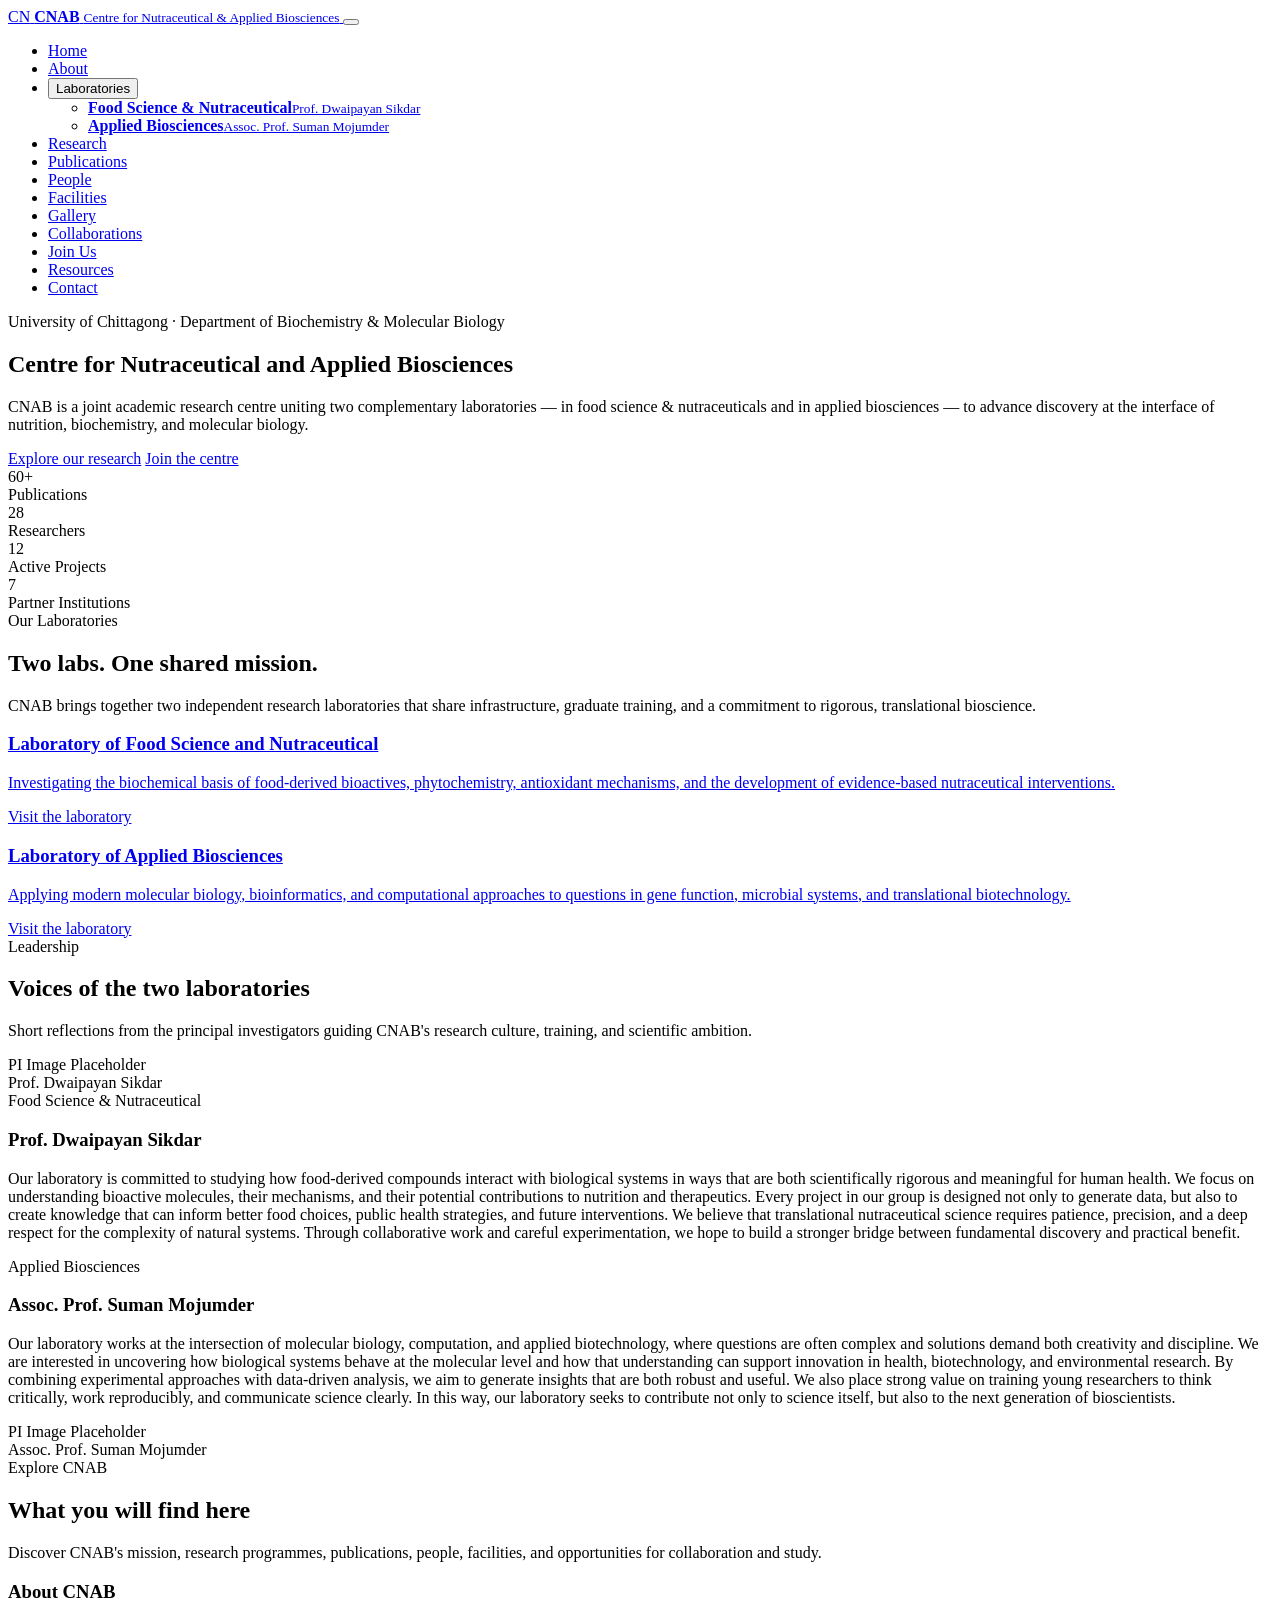
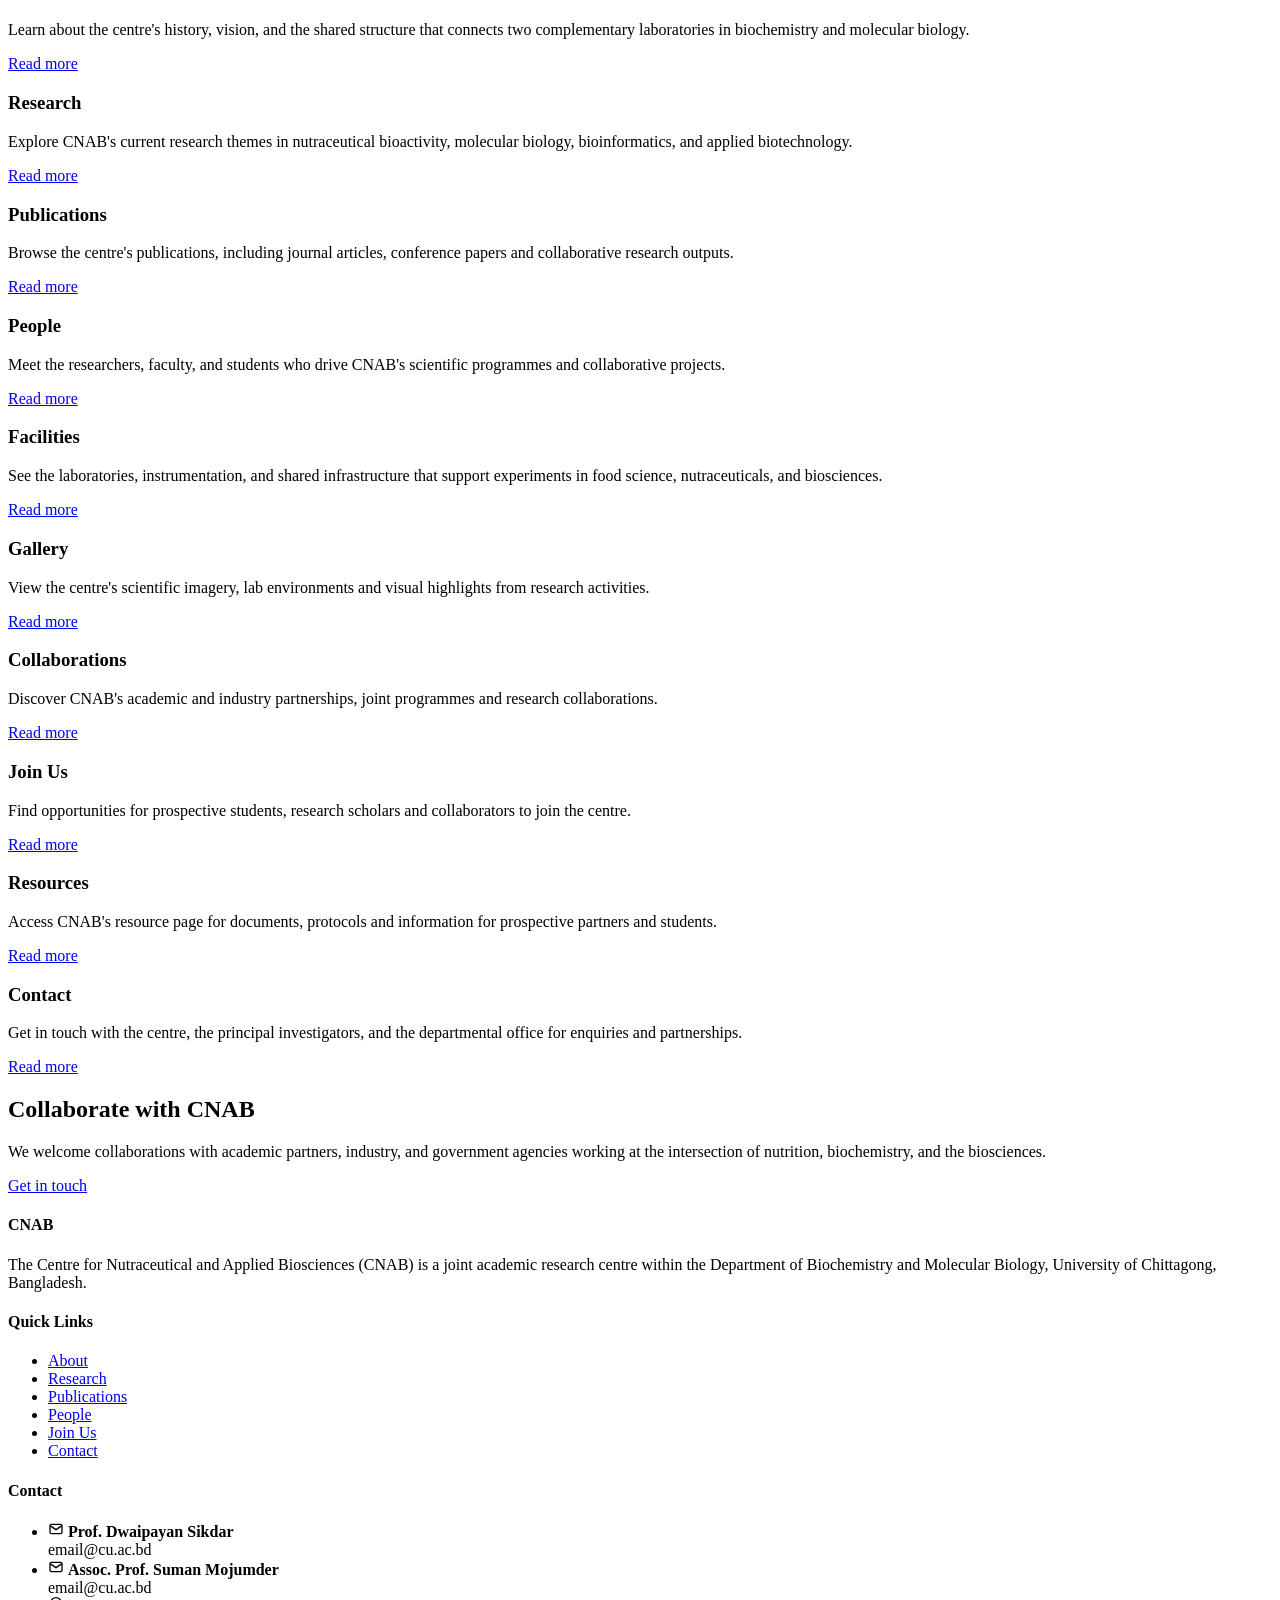
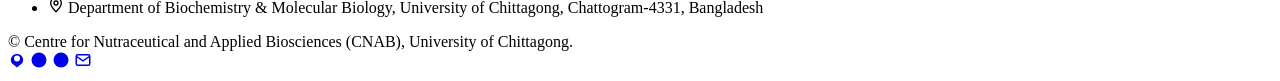
==== index.html @ 56a2db25 "Add files via upload" ====
<!DOCTYPE html>
<html lang="en">
<head>
  <meta charset="UTF-8" />
  <meta name="viewport" content="width=device-width, initial-scale=1.0" />
  <title>CNAB — Centre for Nutraceutical and Applied Biosciences | University of Chittagong</title>
  <meta name="description" content="CNAB is a joint academic research centre at the Department of Biochemistry and Molecular Biology, University of Chittagong, uniting the Laboratory of Food Science and Nutraceutical and the Laboratory of Applied Biosciences." />
  <meta name="keywords" content="CNAB, nutraceutical, food science, applied biosciences, University of Chittagong, biochemistry, molecular biology, Bangladesh" />
  <meta property="og:title" content="CNAB — Centre for Nutraceutical and Applied Biosciences" />
  <meta property="og:description" content="Joint academic research centre, Department of Biochemistry and Molecular Biology, University of Chittagong." />
  <meta property="og:type" content="website" />
  <meta property="og:url" content="./" />
  <link rel="preconnect" href="https://fonts.googleapis.com" />
  <link rel="preconnect" href="https://fonts.gstatic.com" crossorigin />
  <link href="https://fonts.googleapis.com/css2?family=Inter:wght@400;500;600;700&family=Playfair+Display:wght@600;700&display=swap" rel="stylesheet" />
  <link rel="stylesheet" href="./css/style.css" />
  <link rel="stylesheet" href="./css/responsive.css" />
</head>
<body class="home-page">

  <!-- ============ HEADER ============ -->
  <header class="site-header" role="banner">
    <div class="container header-inner">
      <a href="./index.html" class="logo" aria-label="CNAB home">
        <span class="logo-mark" aria-hidden="true">CN</span>
        <span class="logo-text">
          <strong>CNAB</strong>
          <small>Centre for Nutraceutical &amp; Applied Biosciences</small>
        </span>
      </a>

      <button class="nav-toggle" aria-label="Toggle navigation" aria-expanded="false" aria-controls="primary-nav">
        <span></span><span></span><span></span>
      </button>

      <nav class="primary-nav" id="primary-nav" aria-label="Primary">
        <ul class="nav-list">
          <li class="nav-item"><a href="./index.html">Home</a></li>
          <li class="nav-item"><a href="./about.html">About</a></li>
          <li class="nav-item has-dropdown">
            <button class="nav-link" aria-haspopup="true" aria-expanded="false">Laboratories</button>
            <ul class="dropdown" role="menu">
              <li><a href="./lab-food-nutraceutical.html" class="lab1" role="menuitem"><span class="dot"></span><span><strong>Food Science &amp; Nutraceutical</strong><small>Prof. Dwaipayan Sikdar</small></span></a></li>
              <li><a href="./lab-applied-biosciences.html" class="lab2" role="menuitem"><span class="dot"></span><span><strong>Applied Biosciences</strong><small>Assoc. Prof. Suman Mojumder</small></span></a></li>
            </ul>
          </li>
          <li class="nav-item"><a href="./research.html">Research</a></li>
          <li class="nav-item"><a href="./publications.html">Publications</a></li>
          <li class="nav-item"><a href="./people.html">People</a></li>
          <li class="nav-item"><a href="./facilities.html">Facilities</a></li>          <li class="nav-item"><a href="./gallery.html">Gallery</a></li>
          <li class="nav-item"><a href="./collaborations.html">Collaborations</a></li>
          <li class="nav-item"><a href="./join-us.html">Join Us</a></li>
          <li class="nav-item"><a href="./resources.html">Resources</a></li>
          <li class="nav-item"><a href="./contact.html">Contact</a></li>
        </ul>
      </nav>
      <div class="nav-backdrop" aria-hidden="true"></div>
    </div>
  </header>

  <main id="main">

    <!-- ============ HERO ============ -->
    <section class="hero" aria-labelledby="hero-title">
      <div class="container hero-inner">
        <span class="eyebrow">University of Chittagong · Department of Biochemistry &amp; Molecular Biology</span>
        <h1 id="hero-title">Centre for Nutraceutical and Applied Biosciences</h1>
        <p class="lead">CNAB is a joint academic research centre uniting two complementary laboratories — in food science &amp; nutraceuticals and in applied biosciences — to advance discovery at the interface of nutrition, biochemistry, and molecular biology.</p>
        <div class="hero-actions">
          <a class="btn btn-primary" href="./research.html">Explore our research</a>
          <a class="btn btn-outline" href="./join-us.html">Join the centre</a>
        </div>
      </div>
    </section>

    <!-- ============ STATS ============ -->
    <section class="container" aria-label="Centre statistics">
      <!-- PLACEHOLDER: replace with real numbers -->
      <div class="stats-bar reveal">
        <div class="stat"><div class="stat-number">60+</div><div class="stat-label">Publications</div></div>
        <div class="stat"><div class="stat-number">28</div><div class="stat-label">Researchers</div></div>
        <div class="stat"><div class="stat-number">12</div><div class="stat-label">Active Projects</div></div>
        <div class="stat"><div class="stat-number">7</div><div class="stat-label">Partner Institutions</div></div>
      </div>
    </section>

    <!-- ============ LABORATORIES ============ -->
    <section class="section" aria-labelledby="labs-title">
      <div class="container">
        <div class="section-title">
          <span class="eyebrow">Our Laboratories</span>
          <h2 id="labs-title">Two labs. One shared mission.</h2>
        </div>
        <p class="section-subtitle">CNAB brings together two independent research laboratories that share infrastructure, graduate training, and a commitment to rigorous, translational bioscience.</p>

        <div class="labs-preview">
          <a href="./lab-food-nutraceutical.html" class="lab-preview-card lab1 reveal" aria-label="Laboratory of Food Science and Nutraceutical">
            <h3>Laboratory of Food Science and Nutraceutical</h3>
            <p>Investigating the biochemical basis of food-derived bioactives, phytochemistry, antioxidant mechanisms, and the development of evidence-based nutraceutical interventions.</p>
            <span class="cta">Visit the laboratory</span>
          </a>
          <a href="./lab-applied-biosciences.html" class="lab-preview-card lab2 reveal" aria-label="Laboratory of Applied Biosciences">
            <h3>Laboratory of Applied Biosciences</h3>
            <p>Applying modern molecular biology, bioinformatics, and computational approaches to questions in gene function, microbial systems, and translational biotechnology.</p>
            <span class="cta">Visit the laboratory</span>
          </a>
        </div>
      </div>
    </section>

    <!-- ============ LEADERSHIP ============ -->
    <section class="section" aria-labelledby="leadership-title">
      <div class="container">
        <div class="section-title">
          <span class="eyebrow">Leadership</span>
          <h2 id="leadership-title">Voices of the two laboratories</h2>
        </div>
        <p class="section-subtitle">Short reflections from the principal investigators guiding CNAB's research culture, training, and scientific ambition.</p>

        <div class="leadership-stack">
          <article class="card reveal pi-spotlight pi-spotlight-left">
            <div class="pi-spotlight-media" role="img" aria-label="Portrait placeholder for Prof. Dwaipayan Sikdar">
              <span>PI Image Placeholder<br/>Prof. Dwaipayan Sikdar</span>
            </div>
            <div class="pi-spotlight-content">
              <span class="badge badge-lab1">Food Science &amp; Nutraceutical</span>
              <h3>Prof. Dwaipayan Sikdar</h3>
              <p>Our laboratory is committed to studying how food-derived compounds interact with biological systems in ways that are both scientifically rigorous and meaningful for human health. We focus on understanding bioactive molecules, their mechanisms, and their potential contributions to nutrition and therapeutics. Every project in our group is designed not only to generate data, but also to create knowledge that can inform better food choices, public health strategies, and future interventions. We believe that translational nutraceutical science requires patience, precision, and a deep respect for the complexity of natural systems. Through collaborative work and careful experimentation, we hope to build a stronger bridge between fundamental discovery and practical benefit.</p>
            </div>
          </article>

          <article class="card reveal pi-spotlight pi-spotlight-right">
            <div class="pi-spotlight-content">
              <span class="badge badge-lab2">Applied Biosciences</span>
              <h3>Assoc. Prof. Suman Mojumder</h3>
              <p>Our laboratory works at the intersection of molecular biology, computation, and applied biotechnology, where questions are often complex and solutions demand both creativity and discipline. We are interested in uncovering how biological systems behave at the molecular level and how that understanding can support innovation in health, biotechnology, and environmental research. By combining experimental approaches with data-driven analysis, we aim to generate insights that are both robust and useful. We also place strong value on training young researchers to think critically, work reproducibly, and communicate science clearly. In this way, our laboratory seeks to contribute not only to science itself, but also to the next generation of bioscientists.</p>
            </div>
            <div class="pi-spotlight-media" role="img" aria-label="Portrait placeholder for Assoc. Prof. Suman Mojumder">
              <span>PI Image Placeholder<br/>Assoc. Prof. Suman Mojumder</span>
            </div>
          </article>
        </div>
      </div>
    </section>

    <!-- ============ SITE OVERVIEW ============ -->
    <section class="section" aria-labelledby="overview-title">
      <div class="container">
        <div class="section-title">
          <span class="eyebrow">Explore CNAB</span>
          <h2 id="overview-title">What you will find here</h2>
        </div>
        <p class="section-subtitle">Discover CNAB's mission, research programmes, publications, people, facilities, and opportunities for collaboration and study.</p>

        <div class="grid grid-3">
          <article class="card reveal">
            <h3>About CNAB</h3>
            <p>Learn about the centre's history, vision, and the shared structure that connects two complementary laboratories in biochemistry and molecular biology.</p>
            <div class="card-footer"><a class="btn btn-outline" href="./about.html">Read more</a></div>
          </article>
          <article class="card reveal">
            <h3>Research</h3>
            <p>Explore CNAB's current research themes in nutraceutical bioactivity, molecular biology, bioinformatics, and applied biotechnology.</p>
            <div class="card-footer"><a class="btn btn-outline" href="./research.html">Read more</a></div>
          </article>
          <article class="card reveal">
            <h3>Publications</h3>
            <p>Browse the centre's publications, including journal articles, conference papers and collaborative research outputs.</p>
            <div class="card-footer"><a class="btn btn-outline" href="./publications.html">Read more</a></div>
          </article>
          <article class="card reveal">
            <h3>People</h3>
            <p>Meet the researchers, faculty, and students who drive CNAB's scientific programmes and collaborative projects.</p>
            <div class="card-footer"><a class="btn btn-outline" href="./people.html">Read more</a></div>
          </article>
          <article class="card reveal">
            <h3>Facilities</h3>
            <p>See the laboratories, instrumentation, and shared infrastructure that support experiments in food science, nutraceuticals, and biosciences.</p>
            <div class="card-footer"><a class="btn btn-outline" href="./facilities.html">Read more</a></div>
          </article>
          <article class="card reveal">
            <h3>Gallery</h3>
            <p>View the centre's scientific imagery, lab environments and visual highlights from research activities.</p>
            <div class="card-footer"><a class="btn btn-outline" href="./gallery.html">Read more</a></div>
          </article>
          <article class="card reveal">
            <h3>Collaborations</h3>
            <p>Discover CNAB's academic and industry partnerships, joint programmes and research collaborations.</p>
            <div class="card-footer"><a class="btn btn-outline" href="./collaborations.html">Read more</a></div>
          </article>
          <article class="card reveal">
            <h3>Join Us</h3>
            <p>Find opportunities for prospective students, research scholars and collaborators to join the centre.</p>
            <div class="card-footer"><a class="btn btn-outline" href="./join-us.html">Read more</a></div>
          </article>
          <article class="card reveal">
            <h3>Resources</h3>
            <p>Access CNAB's resource page for documents, protocols and information for prospective partners and students.</p>
            <div class="card-footer"><a class="btn btn-outline" href="./resources.html">Read more</a></div>
          </article>
          <article class="card reveal">
            <h3>Contact</h3>
            <p>Get in touch with the centre, the principal investigators, and the departmental office for enquiries and partnerships.</p>
            <div class="card-footer"><a class="btn btn-outline" href="./contact.html">Read more</a></div>
          </article>
        </div>
      </div>
    </section>

    <!-- ============ CTA ============ -->
    <section class="section" aria-labelledby="cta-title">
      <div class="container">
        <div class="cta-banner reveal">
          <h2 id="cta-title">Collaborate with CNAB</h2>
          <p>We welcome collaborations with academic partners, industry, and government agencies working at the intersection of nutrition, biochemistry, and the biosciences.</p>
          <a class="btn btn-primary" href="./contact.html">Get in touch</a>
        </div>
      </div>
    </section>

  </main>

  <!-- ============ FOOTER ============ -->
  <footer class="site-footer" role="contentinfo">
    <div class="container">
      <div class="footer-grid">
        <div>
          <h4>CNAB</h4>
          <p>The Centre for Nutraceutical and Applied Biosciences (CNAB) is a joint academic research centre within the Department of Biochemistry and Molecular Biology, University of Chittagong, Bangladesh.</p>
        </div>
        <div>
          <h4>Quick Links</h4>
          <ul class="footer-links">
            <li><a href="./about.html">About</a></li>
            <li><a href="./research.html">Research</a></li>
            <li><a href="./publications.html">Publications</a></li>
            <li><a href="./people.html">People</a></li>
            <li><a href="./join-us.html">Join Us</a></li>
            <li><a href="./contact.html">Contact</a></li>
          </ul>
        </div>
        <div>
          <h4>Contact</h4>
          <ul class="footer-links footer-contact">
            <li>
              <svg width="16" height="16" viewBox="0 0 24 24" fill="none" stroke="currentColor" stroke-width="2" aria-hidden="true"><path d="M3 7l9 6 9-6M5 19h14a2 2 0 002-2V7a2 2 0 00-2-2H5a2 2 0 00-2 2v10a2 2 0 002 2z"/></svg>
              <span><strong>Prof. Dwaipayan Sikdar</strong><br/>email@cu.ac.bd</span>
            </li>
            <li>
              <svg width="16" height="16" viewBox="0 0 24 24" fill="none" stroke="currentColor" stroke-width="2" aria-hidden="true"><path d="M3 7l9 6 9-6M5 19h14a2 2 0 002-2V7a2 2 0 00-2-2H5a2 2 0 00-2 2v10a2 2 0 002 2z"/></svg>
              <span><strong>Assoc. Prof. Suman Mojumder</strong><br/>email@cu.ac.bd</span>
            </li>
            <li>
              <svg width="16" height="16" viewBox="0 0 24 24" fill="none" stroke="currentColor" stroke-width="2" aria-hidden="true"><path d="M12 22s-8-7.58-8-13a8 8 0 1116 0c0 5.42-8 13-8 13z"/><circle cx="12" cy="9" r="3"/></svg>
              <span>Department of Biochemistry &amp; Molecular Biology, University of Chittagong, Chattogram-4331, Bangladesh</span>
            </li>
          </ul>
        </div>
      </div>
      <div class="footer-bottom">
        <div>© <span id="current-year"></span> Centre for Nutraceutical and Applied Biosciences (CNAB), University of Chittagong.</div>
        <div class="social-links" aria-label="Social and academic links">
          <!-- PLACEHOLDER: replace hrefs with real profiles -->
          <a href="#" aria-label="Google Scholar"><svg width="18" height="18" viewBox="0 0 24 24" fill="currentColor" aria-hidden="true"><path d="M5.2 16.4A8 8 0 0112 4a8 8 0 016.8 12.4L12 22l-6.8-5.6zM12 6a4 4 0 100 8 4 4 0 000-8z"/></svg></a>
          <a href="#" aria-label="ResearchGate"><svg width="18" height="18" viewBox="0 0 24 24" fill="currentColor" aria-hidden="true"><circle cx="12" cy="12" r="10"/></svg></a>
          <a href="#" aria-label="ORCID"><svg width="18" height="18" viewBox="0 0 24 24" fill="currentColor" aria-hidden="true"><circle cx="12" cy="12" r="10"/></svg></a>
          <a href="#" aria-label="Email"><svg width="18" height="18" viewBox="0 0 24 24" fill="none" stroke="currentColor" stroke-width="2" aria-hidden="true"><path d="M3 7l9 6 9-6M5 19h14a2 2 0 002-2V7a2 2 0 00-2-2H5a2 2 0 00-2 2v10a2 2 0 002 2z"/></svg></a>
        </div>
      </div>
    </div>
  </footer>

  <script src="./js/main.js"></script>
</body>
</html>
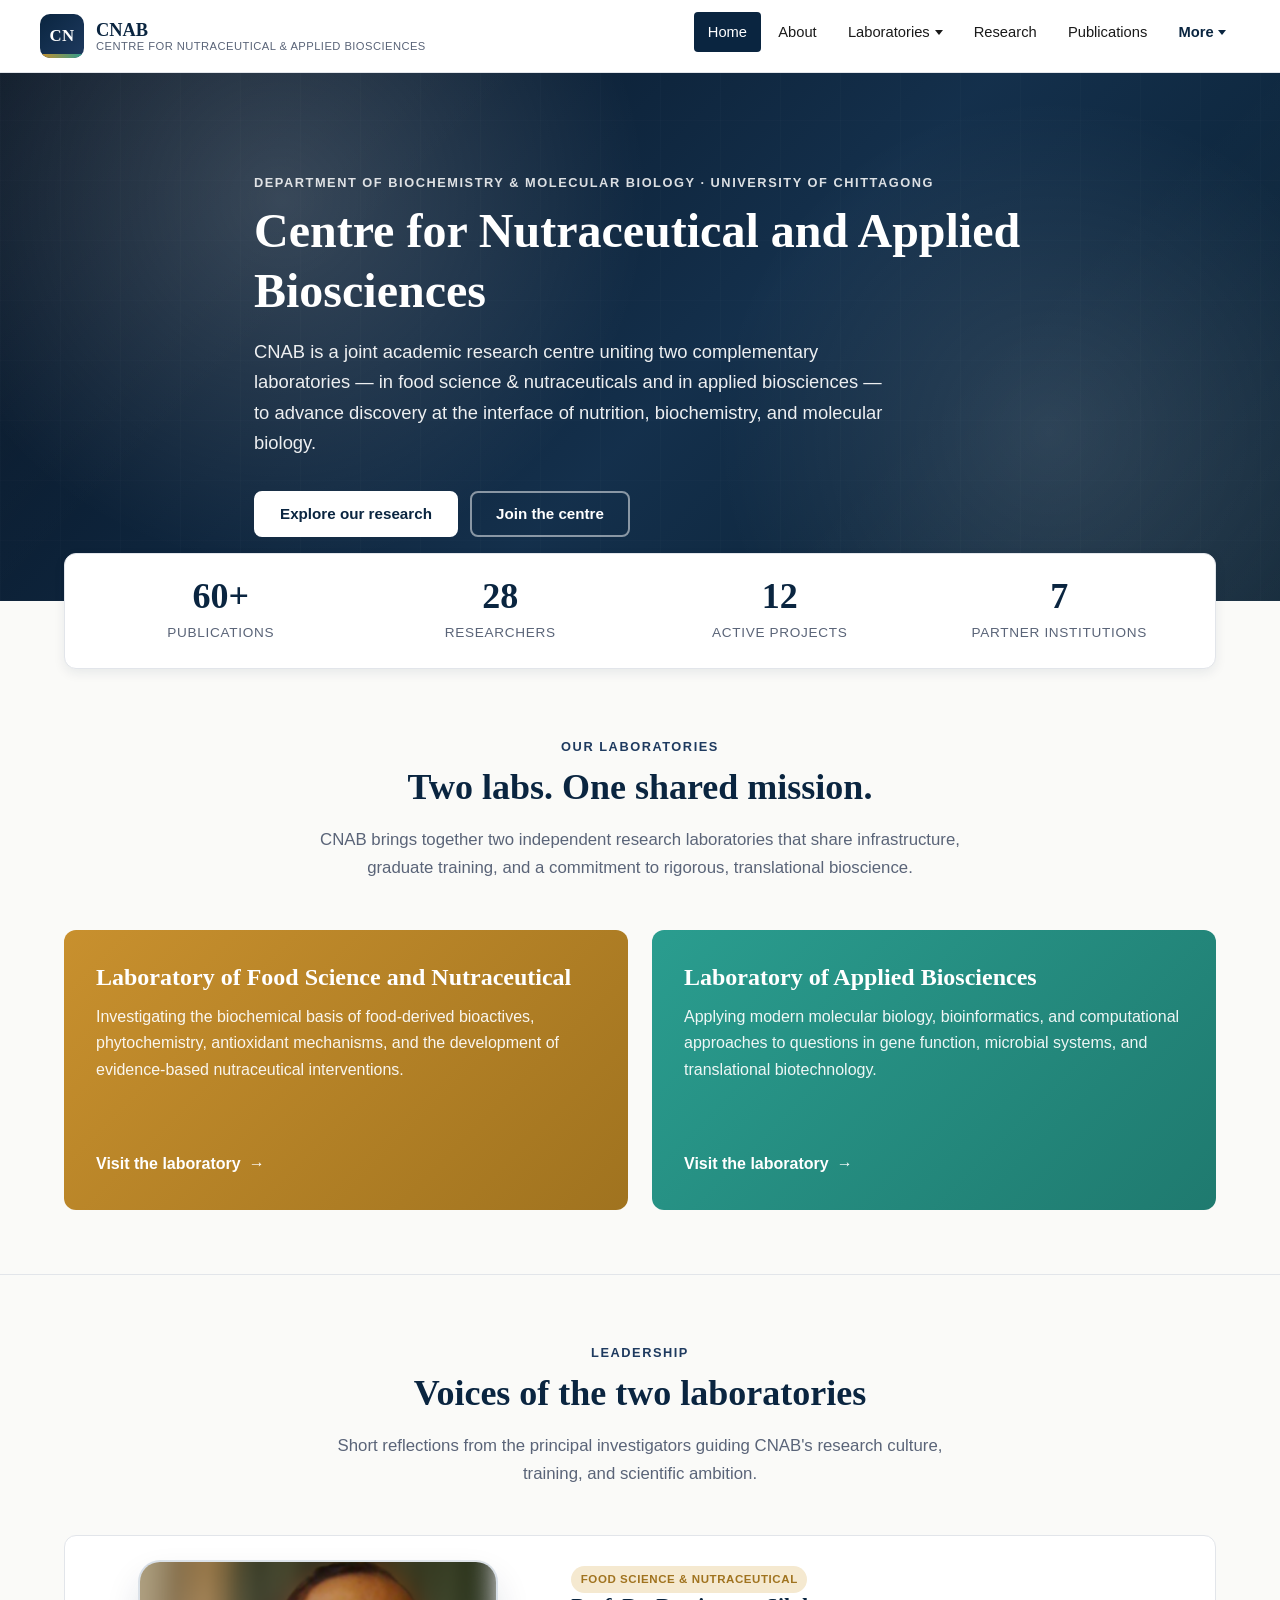
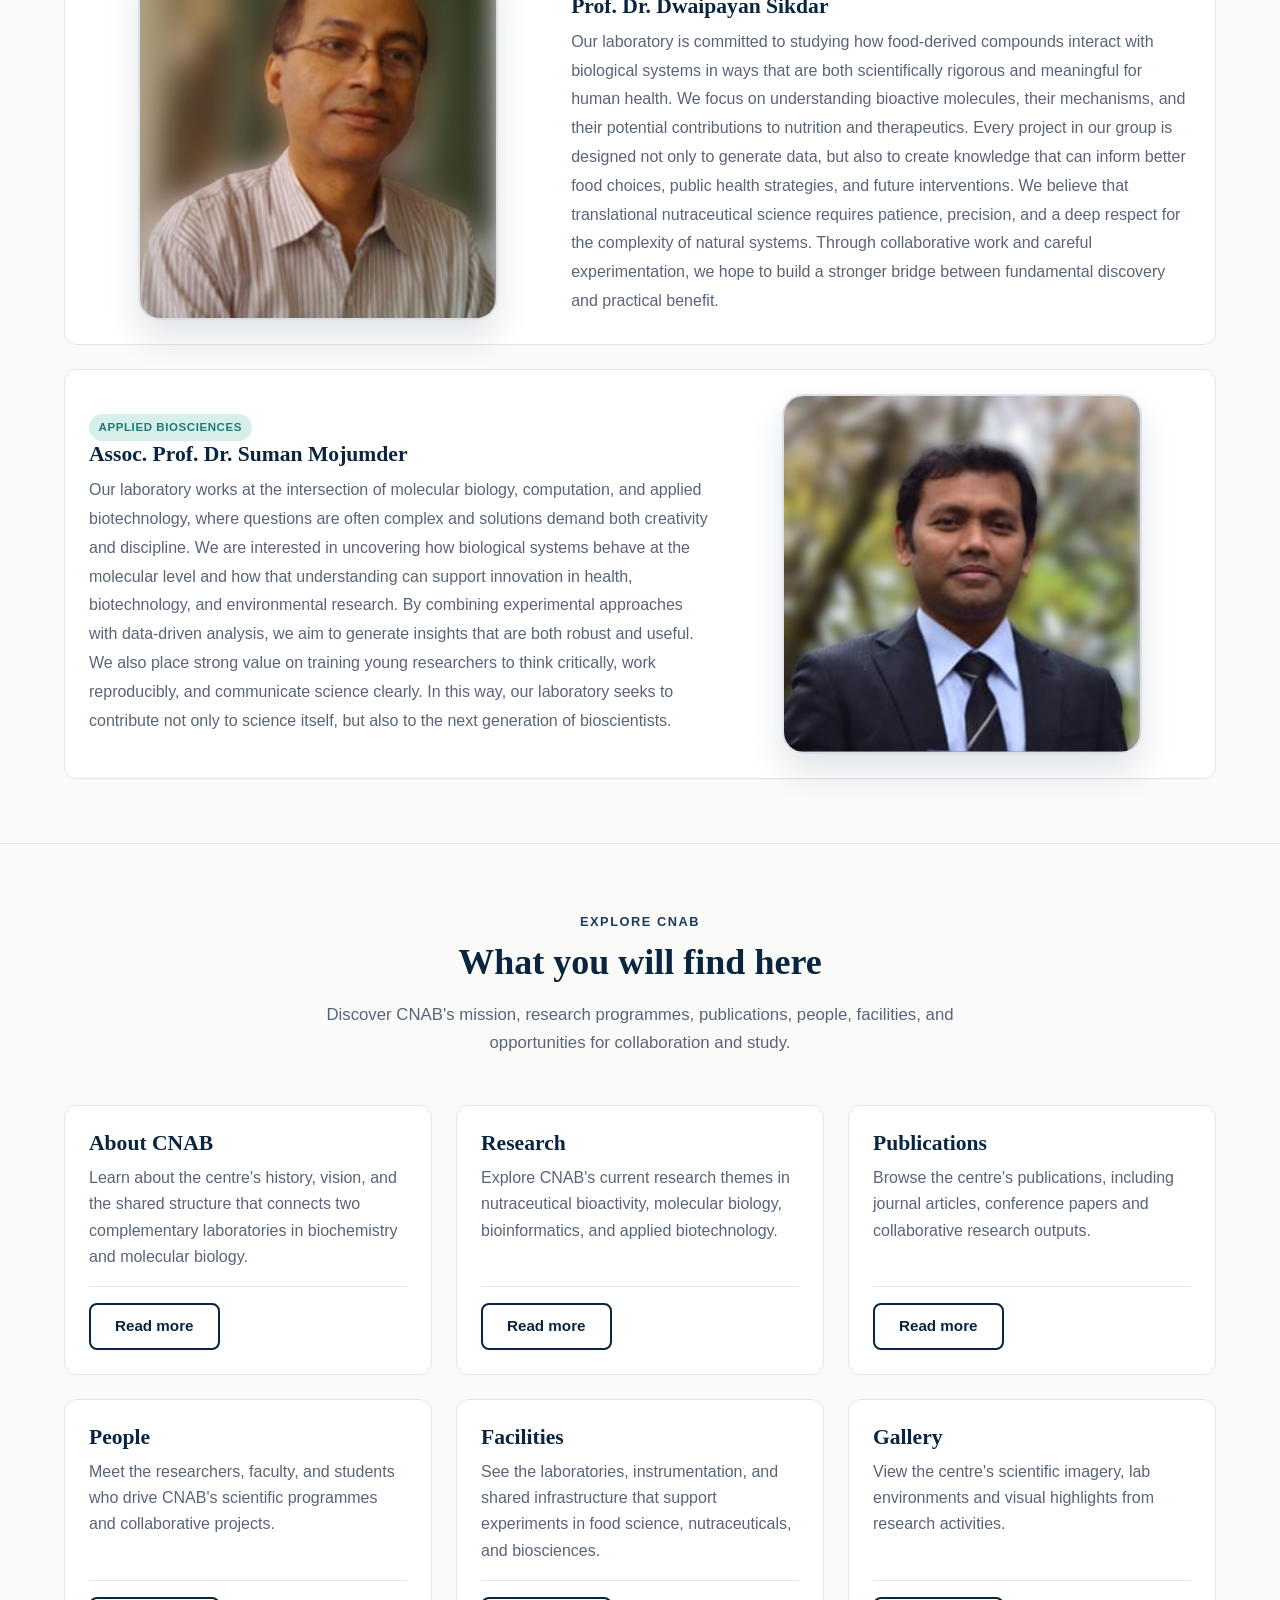
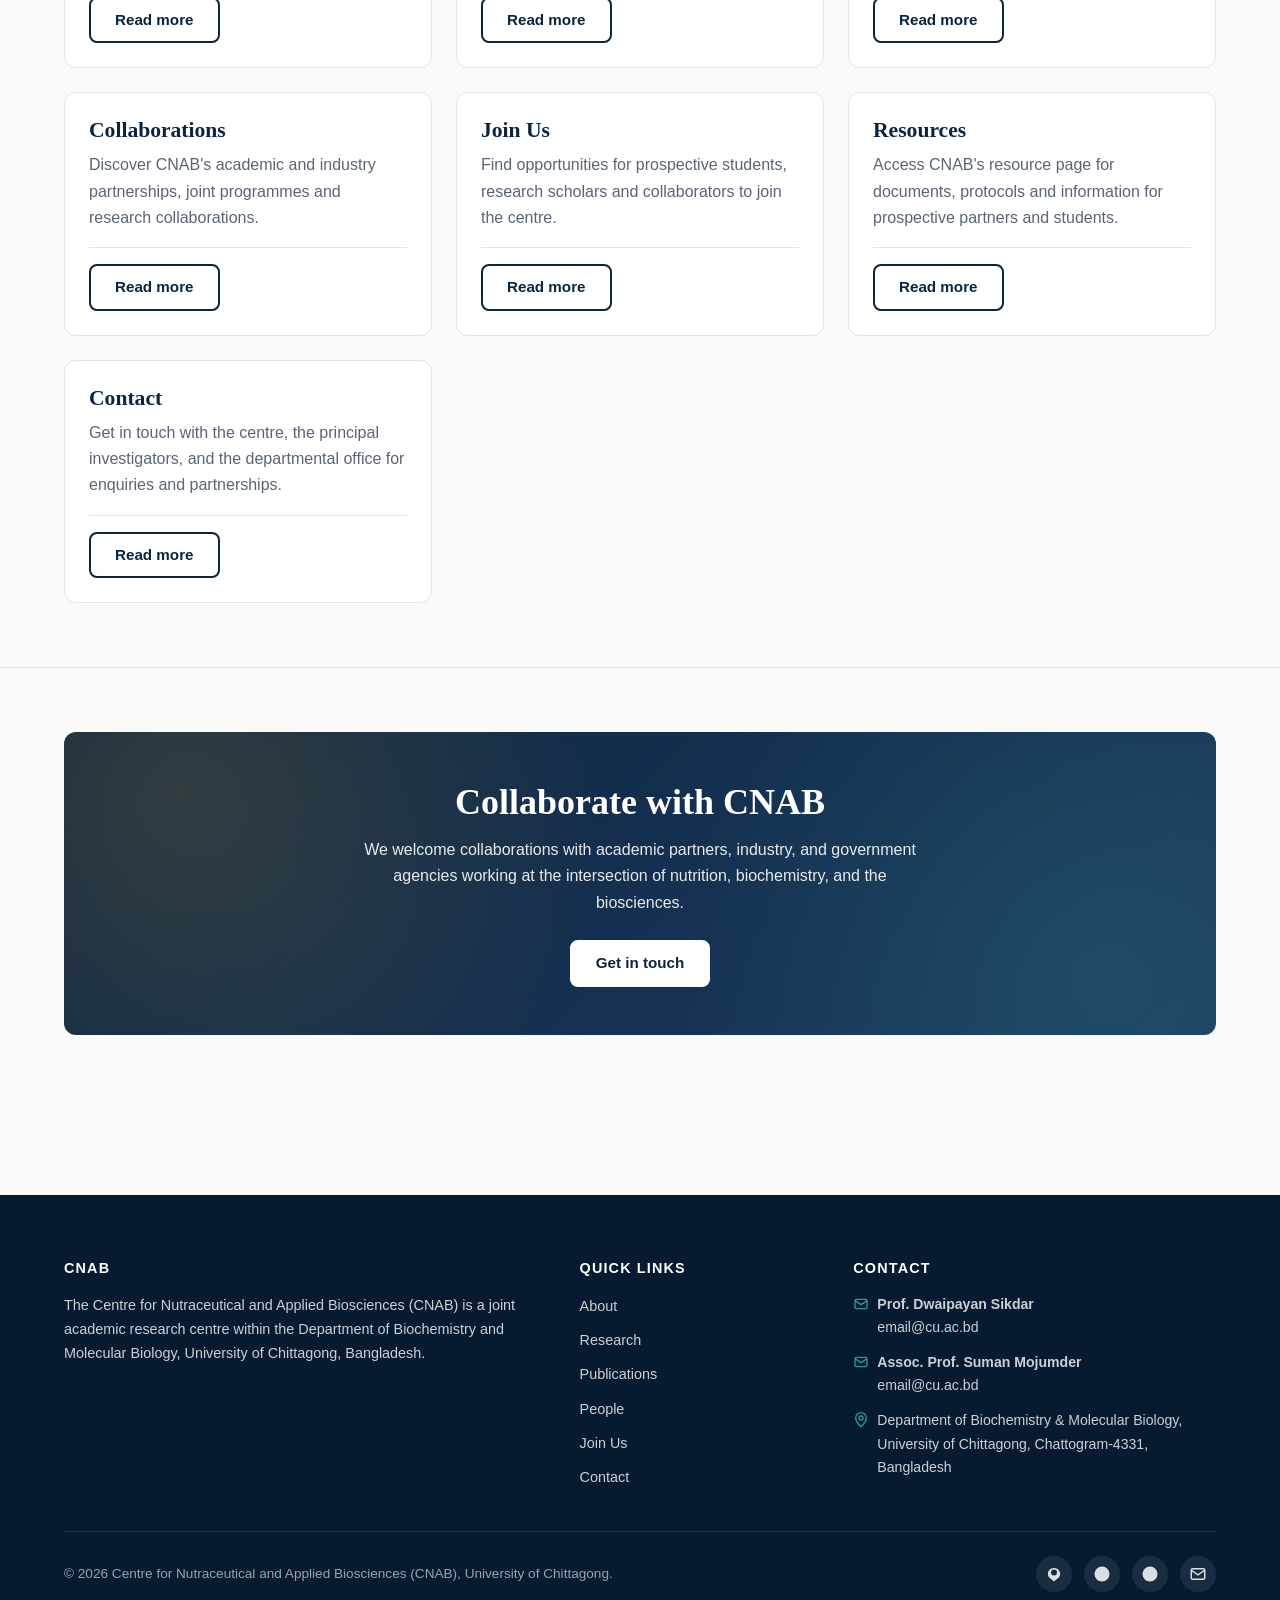
==== commit 80361023: "Add files via upload" ====
--- a/index.html
+++ b/index.html
@@ -61,9 +61,9 @@
   <main id="main">
 
     <!-- ============ HERO ============ -->
-    <section class="hero" aria-labelledby="hero-title">
+    <section class="hero" aria-labelledby="hero-title" data-bg-url="https://images.unsplash.com/photo-1628595351029-c2bf17511435?q=80&w=1332&auto=format&fit=crop&ixlib=rb-4.1.0&ixid=M3wxMjA3fDB8MHxwaG90by1wYWdlfHx8fGVufDB8fHx8fA%3D%3D">
       <div class="container hero-inner">
-        <span class="eyebrow">University of Chittagong · Department of Biochemistry &amp; Molecular Biology</span>
+        <span class="eyebrow">Department of Biochemistry &amp; Molecular Biology · University of Chittagong </span>
         <h1 id="hero-title">Centre for Nutraceutical and Applied Biosciences</h1>
         <p class="lead">CNAB is a joint academic research centre uniting two complementary laboratories — in food science &amp; nutraceuticals and in applied biosciences — to advance discovery at the interface of nutrition, biochemistry, and molecular biology.</p>
         <div class="hero-actions">
@@ -108,40 +108,80 @@
       </div>
     </section>
 
-    <!-- ============ LEADERSHIP ============ -->
-    <section class="section" aria-labelledby="leadership-title">
-      <div class="container">
-        <div class="section-title">
-          <span class="eyebrow">Leadership</span>
-          <h2 id="leadership-title">Voices of the two laboratories</h2>
-        </div>
-        <p class="section-subtitle">Short reflections from the principal investigators guiding CNAB's research culture, training, and scientific ambition.</p>
-
-        <div class="leadership-stack">
-          <article class="card reveal pi-spotlight pi-spotlight-left">
-            <div class="pi-spotlight-media" role="img" aria-label="Portrait placeholder for Prof. Dwaipayan Sikdar">
-              <span>PI Image Placeholder<br/>Prof. Dwaipayan Sikdar</span>
-            </div>
-            <div class="pi-spotlight-content">
-              <span class="badge badge-lab1">Food Science &amp; Nutraceutical</span>
-              <h3>Prof. Dwaipayan Sikdar</h3>
-              <p>Our laboratory is committed to studying how food-derived compounds interact with biological systems in ways that are both scientifically rigorous and meaningful for human health. We focus on understanding bioactive molecules, their mechanisms, and their potential contributions to nutrition and therapeutics. Every project in our group is designed not only to generate data, but also to create knowledge that can inform better food choices, public health strategies, and future interventions. We believe that translational nutraceutical science requires patience, precision, and a deep respect for the complexity of natural systems. Through collaborative work and careful experimentation, we hope to build a stronger bridge between fundamental discovery and practical benefit.</p>
-            </div>
-          </article>
-
-          <article class="card reveal pi-spotlight pi-spotlight-right">
-            <div class="pi-spotlight-content">
-              <span class="badge badge-lab2">Applied Biosciences</span>
-              <h3>Assoc. Prof. Suman Mojumder</h3>
-              <p>Our laboratory works at the intersection of molecular biology, computation, and applied biotechnology, where questions are often complex and solutions demand both creativity and discipline. We are interested in uncovering how biological systems behave at the molecular level and how that understanding can support innovation in health, biotechnology, and environmental research. By combining experimental approaches with data-driven analysis, we aim to generate insights that are both robust and useful. We also place strong value on training young researchers to think critically, work reproducibly, and communicate science clearly. In this way, our laboratory seeks to contribute not only to science itself, but also to the next generation of bioscientists.</p>
-            </div>
-            <div class="pi-spotlight-media" role="img" aria-label="Portrait placeholder for Assoc. Prof. Suman Mojumder">
-              <span>PI Image Placeholder<br/>Assoc. Prof. Suman Mojumder</span>
-            </div>
-          </article>
-        </div>
-      </div>
-    </section>
+   <!-- ============ LEADERSHIP ============ -->
+<section class="section" aria-labelledby="leadership-title">
+  <div class="container">
+    <div class="section-title">
+      <span class="eyebrow">Leadership</span>
+      <h2 id="leadership-title">Voices of the two laboratories</h2>
+    </div>
+
+    <p class="section-subtitle">
+      Short reflections from the principal investigators guiding CNAB's research culture,
+      training, and scientific ambition.
+    </p>
+
+    <div class="leadership-stack">
+
+      <!-- PI 1 -->
+      <article class="card reveal pi-spotlight pi-spotlight-left">
+
+        <img
+          src="Team/Dr. Dwaipayan Sikdar.png"
+          alt="Portrait of Prof. Dr. Dwaipayan Sikdar"
+          class="pi-spotlight-media"
+        >
+
+        <div class="pi-spotlight-content">
+          <span class="badge badge-lab1">Food Science &amp; Nutraceutical</span>
+          <h3>Prof. Dr. Dwaipayan Sikdar</h3>
+
+          <p>
+            Our laboratory is committed to studying how food-derived compounds interact with biological
+            systems in ways that are both scientifically rigorous and meaningful for human health. We
+            focus on understanding bioactive molecules, their mechanisms, and their potential
+            contributions to nutrition and therapeutics. Every project in our group is designed not only
+            to generate data, but also to create knowledge that can inform better food choices, public
+            health strategies, and future interventions. We believe that translational nutraceutical
+            science requires patience, precision, and a deep respect for the complexity of natural
+            systems. Through collaborative work and careful experimentation, we hope to build a stronger
+            bridge between fundamental discovery and practical benefit.
+          </p>
+        </div>
+
+      </article>
+
+      <!-- PI 2 -->
+      <article class="card reveal pi-spotlight pi-spotlight-right">
+
+        <div class="pi-spotlight-content">
+          <span class="badge badge-lab2">Applied Biosciences</span>
+          <h3>Assoc. Prof. Dr. Suman Mojumder</h3>
+
+          <p>
+            Our laboratory works at the intersection of molecular biology, computation, and applied
+            biotechnology, where questions are often complex and solutions demand both creativity and
+            discipline. We are interested in uncovering how biological systems behave at the molecular
+            level and how that understanding can support innovation in health, biotechnology, and
+            environmental research. By combining experimental approaches with data-driven analysis, we
+            aim to generate insights that are both robust and useful. We also place strong value on
+            training young researchers to think critically, work reproducibly, and communicate science
+            clearly. In this way, our laboratory seeks to contribute not only to science itself, but
+            also to the next generation of bioscientists.
+          </p>
+        </div>
+
+        <img
+          src="Team/Dr. Suman Mojumder.png"
+          alt="Portrait of Assoc. Prof. Dr. Suman Mojumder"
+          class="pi-spotlight-media"
+        >
+
+      </article>
+
+    </div>
+  </div>
+</section>
 
     <!-- ============ SITE OVERVIEW ============ -->
     <section class="section" aria-labelledby="overview-title">
--- a/css/style.css
+++ b/css/style.css
@@ -0,0 +1,1325 @@
+/* ==========================================================================
+   CNAB — Centre for Nutraceutical and Applied Biosciences
+   Global stylesheet: variables, typography, layout primitives, header, footer
+   ========================================================================== */
+
+:root {
+  /* Brand palette */
+  --primary: #0A2540;
+  --primary-dark: #061A30;
+  --primary-light: #1E3A5F;
+  --primary-soft: #E8EEF5;
+
+  /* Lab accent colors */
+  --lab1-accent: #C8902E;          /* Food Science & Nutraceutical — amber/gold */
+  --lab1-accent-dark: #A0731F;
+  --lab1-accent-soft: #F5E9D0;
+
+  --lab2-accent: #2A9D8F;          /* Applied Biosciences — teal/green */
+  --lab2-accent-dark: #1F7A6F;
+  --lab2-accent-soft: #D6EFEB;
+
+  /* Neutrals */
+  --text: #1A1A1A;
+  --text-muted: #5A6478;
+  --bg: #FAFAF8;
+  --bg-alt: #F2F4F7;
+  --border: #E2E5EA;
+  --white: #FFFFFF;
+
+  /* Typography */
+  --font-heading: 'Playfair Display', 'Georgia', serif;
+  --font-body: 'Inter', -apple-system, BlinkMacSystemFont, 'Segoe UI', Roboto, sans-serif;
+  --font-mono: 'JetBrains Mono', 'Consolas', monospace;
+
+  /* Spacing scale */
+  --space-1: 0.25rem;
+  --space-2: 0.5rem;
+  --space-3: 0.75rem;
+  --space-4: 1rem;
+  --space-5: 1.5rem;
+  --space-6: 2rem;
+  --space-7: 3rem;
+  --space-8: 4rem;
+  --space-9: 6rem;
+
+  /* Radii */
+  --radius-sm: 4px;
+  --radius-md: 8px;
+  --radius-lg: 12px;
+
+  /* Shadows */
+  --shadow-sm: 0 1px 2px rgba(10, 37, 64, 0.06);
+  --shadow-md: 0 4px 12px rgba(10, 37, 64, 0.08);
+  --shadow-lg: 0 12px 32px rgba(10, 37, 64, 0.12);
+
+  /* Layout */
+  --container-max: 1200px;
+  --header-height: 72px;
+
+  /* Motion */
+  --ease: cubic-bezier(0.4, 0, 0.2, 1);
+}
+
+/* ---------- Reset & base ---------- */
+*, *::before, *::after { box-sizing: border-box; }
+html { scroll-behavior: smooth; -webkit-text-size-adjust: 100%; }
+body {
+  margin: 0;
+  font-family: var(--font-body);
+  font-size: 1rem;
+  line-height: 1.65;
+  color: var(--text);
+  background: var(--bg);
+  -webkit-font-smoothing: antialiased;
+  -moz-osx-font-smoothing: grayscale;
+}
+
+img, svg { max-width: 100%; display: block; }
+a { color: var(--primary-light); text-decoration: none; transition: color .2s var(--ease); }
+a:hover, a:focus { color: var(--primary); text-decoration: underline; }
+a:focus-visible, button:focus-visible, input:focus-visible, textarea:focus-visible, select:focus-visible {
+  outline: 2px solid var(--primary);
+  outline-offset: 2px;
+}
+
+h1, h2, h3, h4, h5, h6 {
+  font-family: var(--font-heading);
+  font-weight: 700;
+  color: var(--primary);
+  line-height: 1.25;
+  margin: 0 0 var(--space-4);
+}
+h1 { font-size: clamp(2rem, 4vw + 1rem, 3rem); }
+h2 { font-size: clamp(1.6rem, 2.5vw + 1rem, 2.25rem); }
+h3 { font-size: 1.35rem; }
+h4 { font-size: 1.1rem; }
+p { margin: 0 0 var(--space-4); }
+
+ul, ol { padding-left: 1.25rem; }
+ul li, ol li { margin-bottom: var(--space-2); }
+
+hr { border: 0; border-top: 1px solid var(--border); margin: var(--space-6) 0; }
+
+/* ---------- Layout primitives ---------- */
+.container {
+  width: 100%;
+  max-width: var(--container-max);
+  margin: 0 auto;
+  padding: 0 var(--space-5);
+}
+
+.section {
+  padding: var(--space-8) 0;
+}
+.section + .section { border-top: 1px solid var(--border); }
+
+.section-title {
+  text-align: center;
+  margin-bottom: var(--space-3);
+}
+.section-subtitle {
+  text-align: center;
+  color: var(--text-muted);
+  max-width: 640px;
+  margin: 0 auto var(--space-7);
+  font-size: 1.05rem;
+}
+
+.eyebrow {
+  display: inline-block;
+  font-family: var(--font-body);
+  font-size: 0.8rem;
+  font-weight: 600;
+  letter-spacing: 0.12em;
+  text-transform: uppercase;
+  color: var(--primary-light);
+  margin-bottom: var(--space-2);
+}
+
+.grid { display: grid; gap: var(--space-5); }
+.grid-2 { grid-template-columns: repeat(1, 1fr); }
+.grid-3 { grid-template-columns: repeat(1, 1fr); }
+.grid-4 { grid-template-columns: repeat(1, 1fr); }
+
+.flex { display: flex; gap: var(--space-4); }
+.flex-center { display: flex; align-items: center; justify-content: center; }
+.flex-between { display: flex; align-items: center; justify-content: space-between; }
+
+/* ---------- Buttons ---------- */
+.btn {
+  display: inline-flex;
+  align-items: center;
+  gap: var(--space-2);
+  padding: 0.75rem 1.5rem;
+  font-family: var(--font-body);
+  font-size: 0.95rem;
+  font-weight: 600;
+  border-radius: var(--radius-md);
+  border: 2px solid transparent;
+  cursor: pointer;
+  text-decoration: none;
+  transition: all .2s var(--ease);
+  line-height: 1.2;
+}
+.btn-primary {
+  background: var(--primary);
+  color: var(--white);
+  border-color: var(--primary);
+}
+.btn-primary:hover, .btn-primary:focus {
+  background: var(--primary-dark);
+  border-color: var(--primary-dark);
+  color: var(--white);
+  text-decoration: none;
+  transform: translateY(-1px);
+  box-shadow: var(--shadow-md);
+}
+.btn-outline {
+  background: transparent;
+  color: var(--primary);
+  border-color: var(--primary);
+}
+.btn-outline:hover, .btn-outline:focus {
+  background: var(--primary);
+  color: var(--white);
+  text-decoration: none;
+}
+.btn-lab1 { background: var(--lab1-accent); color: var(--white); border-color: var(--lab1-accent); }
+.btn-lab1:hover, .btn-lab1:focus { background: var(--lab1-accent-dark); border-color: var(--lab1-accent-dark); color: var(--white); text-decoration: none; }
+.btn-lab2 { background: var(--lab2-accent); color: var(--white); border-color: var(--lab2-accent); }
+.btn-lab2:hover, .btn-lab2:focus { background: var(--lab2-accent-dark); border-color: var(--lab2-accent-dark); color: var(--white); text-decoration: none; }
+
+/* ---------- Badges ---------- */
+.badge {
+  display: inline-block;
+  font-size: 0.72rem;
+  font-weight: 600;
+  letter-spacing: 0.05em;
+  text-transform: uppercase;
+  padding: 0.25rem 0.6rem;
+  border-radius: 999px;
+  background: var(--primary-soft);
+  color: var(--primary);
+}
+.badge-lab1 { background: var(--lab1-accent-soft); color: var(--lab1-accent-dark); }
+.badge-lab2 { background: var(--lab2-accent-soft); color: var(--lab2-accent-dark); }
+
+/* ---------- Cards ---------- */
+.card {
+  background: var(--white);
+  border: 1px solid var(--border);
+  border-radius: var(--radius-lg);
+  padding: var(--space-5);
+  transition: transform .25s var(--ease), box-shadow .25s var(--ease);
+  display: flex;
+  flex-direction: column;
+  min-width: 0;
+}
+.card:hover {
+  transform: translateY(-3px);
+  box-shadow: var(--shadow-lg);
+}
+.card h3 { margin-bottom: var(--space-2); }
+.card p { color: var(--text-muted); margin-bottom: var(--space-4); flex-grow: 1; }
+.card img {
+  width: 100%;
+  border-radius: var(--radius-md);
+  object-fit: cover;
+  aspect-ratio: 16 / 9;
+  margin-bottom: var(--space-4);
+}
+.card .pi-spotlight-media {
+  width: 100%;
+  height: auto;
+  aspect-ratio: 1 / 1;
+  object-fit: cover;
+  object-position: center;
+  border-radius: 22px;
+  margin-bottom: 0;
+  display: block;
+}
+.card-meta {
+  font-size: 0.85rem;
+  color: var(--text-muted);
+  margin-bottom: var(--space-3);
+}
+.card-footer {
+  margin-top: auto;
+  padding-top: var(--space-4);
+  border-top: 1px solid var(--border);
+  display: flex;
+  justify-content: space-between;
+  align-items: center;
+  gap: var(--space-3);
+}
+
+.leadership-stack {
+  display: grid;
+  gap: var(--space-5);
+}
+.pi-spotlight {
+  display: grid;
+  grid-template-columns: 1fr;
+  gap: var(--space-5);
+  align-items: center;
+}
+.pi-spotlight-media {
+  overflow: hidden;
+  border-radius: 22px;
+  width: 100%;
+  max-width: 360px;
+  aspect-ratio: 1 / 1;
+  object-fit: cover;
+  object-position: center;
+  box-shadow: 0 18px 34px rgba(10, 37, 64, 0.12);
+  background: linear-gradient(135deg, var(--primary-soft) 0%, var(--bg-alt) 100%);
+  border: 2px solid rgba(10, 37, 64, 0.08);
+  display: block;
+  align-items: center;
+  justify-content: center;
+  text-align: center;
+  color: var(--text-muted);
+  font-weight: 600;
+  padding: 0;
+  margin: 0 auto;
+}
+.pi-spotlight-content h3 {
+  margin-bottom: var(--space-2);
+}
+.pi-spotlight-content p {
+  color: var(--text-muted);
+  font-size: 1rem;
+  line-height: 1.8;
+  margin-bottom: 0;
+}
+.pi-spotlight-right {
+  grid-template-columns: 1.15fr 0.85fr;
+}
+.pi-spotlight-left {
+  grid-template-columns: 0.85fr 1.15fr;
+}
+
+/* ---------- Placeholder image ---------- */
+.placeholder-img {
+  background:
+    linear-gradient(135deg, var(--primary-soft) 0%, var(--bg-alt) 100%);
+  border: 1px dashed var(--border);
+  border-radius: var(--radius-md);
+  display: flex;
+  align-items: center;
+  justify-content: center;
+  color: var(--text-muted);
+  font-size: 0.85rem;
+  font-style: italic;
+  text-align: center;
+  padding: var(--space-4);
+  min-height: 180px;
+  position: relative;
+  overflow: hidden;
+}
+.placeholder-img::before {
+  content: '';
+  position: absolute;
+  inset: 0;
+  background-image:
+    linear-gradient(45deg, transparent 48%, rgba(10,37,64,0.04) 48%, rgba(10,37,64,0.04) 52%, transparent 52%),
+    linear-gradient(-45deg, transparent 48%, rgba(10,37,64,0.04) 48%, rgba(10,37,64,0.04) 52%, transparent 52%);
+  background-size: 24px 24px;
+  pointer-events: none;
+}
+.placeholder-img span { position: relative; z-index: 1; }
+
+/* ---------- Header ---------- */
+.site-header {
+  position: sticky;
+  top: 0;
+  z-index: 100;
+  background: rgba(255, 255, 255, 0.97);
+  backdrop-filter: saturate(180%) blur(8px);
+  -webkit-backdrop-filter: saturate(180%) blur(8px);
+  border-bottom: 1px solid var(--border);
+  transition: box-shadow .25s var(--ease);
+}
+.site-header.scrolled { box-shadow: var(--shadow-sm); }
+
+.header-inner {
+  display: flex;
+  align-items: center;
+  justify-content: space-between;
+  min-height: var(--header-height);
+  height: auto;
+  gap: var(--space-3);
+  padding: 0.5rem 0;
+}
+
+/* Logo wordmark */
+.logo {
+  display: flex;
+  align-items: center;
+  gap: var(--space-3);
+  text-decoration: none;
+  color: var(--primary);
+  min-width: 0;
+  flex: 0 0 auto;
+}
+.logo:hover { text-decoration: none; color: var(--primary); }
+.logo-mark {
+  width: 44px;
+  height: 44px;
+  border-radius: 10px;
+  background: linear-gradient(135deg, var(--primary) 0%, var(--primary-light) 100%);
+  color: var(--white);
+  display: flex;
+  align-items: center;
+  justify-content: center;
+  font-family: var(--font-heading);
+  font-weight: 700;
+  font-size: 1.05rem;
+  letter-spacing: 0.02em;
+  position: relative;
+  overflow: hidden;
+}
+.logo-mark::after {
+  content: '';
+  position: absolute;
+  bottom: 0; left: 0; right: 0;
+  height: 4px;
+  background: linear-gradient(90deg, var(--lab1-accent) 0%, var(--lab2-accent) 100%);
+}
+.logo-text { display: flex; flex-direction: column; line-height: 1.1; }
+.logo-text strong {
+  font-family: var(--font-heading);
+  font-size: 1.15rem;
+  font-weight: 700;
+  color: var(--primary);
+}
+.logo-text small {
+  font-size: 0.7rem;
+  color: var(--text-muted);
+  letter-spacing: 0.04em;
+  text-transform: uppercase;
+}
+
+/* Navigation */
+.primary-nav {
+  display: flex;
+  align-items: center;
+  justify-content: flex-end;
+  min-width: 0;
+  flex: 1 1 auto;
+}
+.nav-list {
+  list-style: none;
+  margin: 0;
+  padding: 0;
+  display: flex;
+  align-items: center;
+  justify-content: flex-end;
+  flex-wrap: wrap;
+  gap: var(--space-1);
+}
+.nav-list a, .nav-list button.nav-link {
+  display: block;
+  padding: 0.5rem 0.85rem;
+  font-size: 0.92rem;
+  font-weight: 500;
+  color: var(--text);
+  border-radius: var(--radius-sm);
+  background: transparent;
+  border: 0;
+  cursor: pointer;
+  font-family: inherit;
+  transition: background .2s var(--ease), color .2s var(--ease);
+}
+.nav-list a:hover, .nav-list button.nav-link:hover,
+.nav-list a:focus, .nav-list button.nav-link:focus {
+  background: var(--primary-soft);
+  color: var(--primary);
+  text-decoration: none;
+}
+.nav-list a.active {
+  background: var(--primary);
+  color: var(--white);
+}
+
+/* Dropdown */
+.nav-item { position: relative; }
+.nav-item.has-dropdown > .nav-link {
+  display: inline-flex;
+  align-items: center;
+  gap: 0.3rem;
+}
+.nav-item.has-dropdown > .nav-link::after {
+  content: '';
+  width: 0; height: 0;
+  border-left: 4px solid transparent;
+  border-right: 4px solid transparent;
+  border-top: 5px solid currentColor;
+  transition: transform .2s var(--ease);
+}
+.dropdown {
+  position: absolute;
+  top: calc(100% + 4px);
+  left: 0;
+  min-width: 260px;
+  background: var(--white);
+  border: 1px solid var(--border);
+  border-radius: var(--radius-md);
+  box-shadow: var(--shadow-lg);
+  padding: var(--space-2);
+  list-style: none;
+  margin: 0;
+  opacity: 0;
+  visibility: hidden;
+  transform: translateY(-6px);
+  transition: opacity .2s var(--ease), transform .2s var(--ease), visibility .2s;
+}
+.nav-item.has-dropdown:hover .dropdown,
+.nav-item.has-dropdown:focus-within .dropdown,
+.nav-item.has-dropdown.open .dropdown {
+  opacity: 1;
+  visibility: visible;
+  transform: translateY(0);
+}
+.nav-item.has-dropdown:hover > .nav-link::after,
+.nav-item.has-dropdown:focus-within > .nav-link::after {
+  transform: rotate(180deg);
+}
+.dropdown li { margin: 0; }
+.dropdown a {
+  display: flex;
+  align-items: center;
+  gap: var(--space-3);
+  padding: 0.65rem 0.75rem;
+  border-radius: var(--radius-sm);
+  font-size: 0.9rem;
+}
+.dropdown a .dot {
+  width: 8px; height: 8px; border-radius: 50%;
+  background: var(--primary-light);
+  flex-shrink: 0;
+}
+.dropdown a.lab1 .dot { background: var(--lab1-accent); }
+.dropdown a.lab2 .dot { background: var(--lab2-accent); }
+.dropdown a:hover { background: var(--bg-alt); text-decoration: none; }
+.dropdown a strong { display: block; font-weight: 600; color: var(--text); }
+.dropdown a small { display: block; font-size: 0.78rem; color: var(--text-muted); }
+.nav-item.more-nav > .nav-link { font-weight: 600; color: var(--primary); }
+
+/* Hamburger */
+.nav-toggle {
+  display: none;
+  background: transparent;
+  border: 0;
+  padding: 0.5rem;
+  cursor: pointer;
+  width: 44px; height: 44px;
+  position: relative;
+}
+.nav-toggle span {
+  display: block;
+  width: 22px;
+  height: 2px;
+  background: var(--primary);
+  margin: 5px auto;
+  transition: all .3s var(--ease);
+}
+.nav-toggle[aria-expanded="true"] span:nth-child(1) { transform: translateY(7px) rotate(45deg); }
+.nav-toggle[aria-expanded="true"] span:nth-child(2) { opacity: 0; }
+.nav-toggle[aria-expanded="true"] span:nth-child(3) { transform: translateY(-7px) rotate(-45deg); }
+
+/* ---------- Hero ---------- */
+.hero {
+  --banner-bg-image: none;
+  background-color: var(--primary);
+  background-image: linear-gradient(135deg, rgba(4, 16, 31, 0.94) 0%, rgba(22, 50, 78, 0.82) 55%, rgba(7, 29, 46, 0.9) 100%), var(--banner-bg-image, none);
+  background-position: center;
+  background-size: cover;
+  background-repeat: no-repeat;
+  color: var(--white);
+  padding: var(--space-9) 0 var(--space-8);
+  position: relative;
+  overflow: hidden;
+}
+.hero::before {
+  content: '';
+  position: absolute;
+  inset: 0;
+  background-image:
+    radial-gradient(circle at 22% 24%, rgba(255,255,255,0.18) 0%, transparent 34%),
+    radial-gradient(circle at 82% 68%, rgba(255,255,255,0.12) 0%, transparent 30%),
+    linear-gradient(135deg, rgba(255,255,255,0.04) 0%, transparent 30%, transparent 70%, rgba(255,255,255,0.06) 100%);
+  pointer-events: none;
+}
+.hero::after {
+  content: '';
+  position: absolute;
+  inset: 0;
+  background-image: repeating-linear-gradient(90deg, rgba(255,255,255,0.04) 0 1px, transparent 1px 60px), repeating-linear-gradient(0deg, rgba(255,255,255,0.03) 0 1px, transparent 1px 60px);
+  opacity: 0.4;
+  pointer-events: none;
+}
+.hero-inner { position: relative; max-width: 820px; }
+.hero .eyebrow { color: rgba(255,255,255,0.85); }
+.hero h1 { color: var(--white); margin-bottom: var(--space-4); }
+.hero p.lead {
+  font-size: 1.15rem;
+  color: rgba(255,255,255,0.92);
+  max-width: 640px;
+  margin-bottom: var(--space-6);
+}
+.hero-actions { display: flex; flex-wrap: wrap; gap: var(--space-3); }
+.hero .btn-primary { background: var(--white); color: var(--primary); border-color: var(--white); }
+.hero .btn-primary:hover { background: var(--bg-alt); color: var(--primary); }
+.hero .btn-outline { color: var(--white); border-color: rgba(255,255,255,0.5); }
+.hero .btn-outline:hover { background: rgba(255,255,255,0.1); color: var(--white); border-color: var(--white); }
+
+/* ---------- Page banner (for inner pages) ---------- */
+.page-banner {
+  --banner-bg-image: none;
+  background-color: var(--primary);
+  background-image: linear-gradient(135deg, rgba(6, 26, 48, 0.94) 0%, rgba(31, 82, 110, 0.88) 48%, rgba(42, 157, 143, 0.72) 100%), var(--banner-bg-image, none);
+  background-position: center;
+  background-size: cover;
+  background-repeat: no-repeat;
+  color: var(--white);
+  padding: var(--space-8) 0 var(--space-7);
+  position: relative;
+  overflow: hidden;
+  min-height: 320px;
+}
+body.about-page .page-banner {
+  background-image: linear-gradient(135deg, rgba(6, 26, 48, 0.94) 0%, rgba(31, 82, 110, 0.88) 48%, rgba(42, 157, 143, 0.72) 100%), var(--banner-bg-image, none);
+}
+body.collaborations-page .page-banner {
+  background-image: linear-gradient(135deg, rgba(6, 26, 48, 0.94) 0%, rgba(31, 82, 110, 0.88) 48%, rgba(42, 157, 143, 0.72) 100%), var(--banner-bg-image, none);
+}
+body.contact-page .page-banner {
+  background-image: linear-gradient(135deg, rgba(6, 26, 48, 0.94) 0%, rgba(31, 82, 110, 0.88) 48%, rgba(42, 157, 143, 0.72) 100%), var(--banner-bg-image, none);
+}
+body.facilities-page .page-banner {
+  background-image: linear-gradient(135deg, rgba(6, 26, 48, 0.94) 0%, rgba(31, 82, 110, 0.88) 48%, rgba(42, 157, 143, 0.72) 100%), var(--banner-bg-image, none);
+}
+body.gallery-page .page-banner {
+  background-image: linear-gradient(135deg, rgba(6, 26, 48, 0.94) 0%, rgba(31, 82, 110, 0.88) 48%, rgba(42, 157, 143, 0.72) 100%), var(--banner-bg-image, none);
+}
+body.join-us-page .page-banner {
+  background-image: linear-gradient(135deg, rgba(6, 26, 48, 0.94) 0%, rgba(31, 82, 110, 0.88) 48%, rgba(42, 157, 143, 0.72) 100%), var(--banner-bg-image, none);
+}
+body.lab1-page .page-banner {
+  background-image: linear-gradient(135deg, rgba(6, 26, 48, 0.94) 0%, rgba(31, 82, 110, 0.88) 48%, rgba(42, 157, 143, 0.72) 100%), var(--banner-bg-image, none);
+}
+body.lab2-page .page-banner {
+  background-image: linear-gradient(135deg, rgba(6, 26, 48, 0.94) 0%, rgba(31, 82, 110, 0.88) 48%, rgba(42, 157, 143, 0.72) 100%), var(--banner-bg-image, none);
+}
+body.people-page .page-banner {
+  background-image: linear-gradient(135deg, rgba(6, 26, 48, 0.94) 0%, rgba(31, 82, 110, 0.88) 48%, rgba(42, 157, 143, 0.72) 100%), var(--banner-bg-image, none);
+}
+body.publications-page .page-banner {
+  background-image: linear-gradient(135deg, rgba(6, 26, 48, 0.94) 0%, rgba(31, 82, 110, 0.88) 48%, rgba(42, 157, 143, 0.72) 100%), var(--banner-bg-image, none);
+}
+body.research-page .page-banner {
+  background-image: linear-gradient(135deg, rgba(6, 26, 48, 0.94) 0%, rgba(31, 82, 110, 0.88) 48%, rgba(42, 157, 143, 0.72) 100%), var(--banner-bg-image, none);
+}
+body.resources-page .page-banner {
+  background-image: linear-gradient(135deg, rgba(6, 26, 48, 0.94) 0%, rgba(31, 82, 110, 0.88) 48%, rgba(42, 157, 143, 0.72) 100%), var(--banner-bg-image, none);
+}
+.page-banner::before {
+  content: '';
+  position: absolute;
+  inset: 0;
+  background-image:
+    radial-gradient(circle at 18% 25%, rgba(255,255,255,0.12) 0%, transparent 28%),
+    radial-gradient(circle at 85% 24%, rgba(42, 157, 143, 0.18) 0%, transparent 28%),
+    radial-gradient(circle at 50% 80%, rgba(200, 144, 46, 0.12) 0%, transparent 25%);
+  pointer-events: none;
+}
+.page-banner::after {
+  content: '';
+  position: absolute;
+  inset: 0;
+  background-image: repeating-linear-gradient(45deg, rgba(255,255,255,0.04) 0 1px, transparent 1px 40px);
+  opacity: 0.35;
+  pointer-events: none;
+}
+.page-banner h1 { color: var(--white); margin-bottom: var(--space-2); }
+.page-banner p { color: rgba(255,255,255,0.88); max-width: 640px; margin: 0; }
+
+.breadcrumbs {
+  font-size: 0.85rem;
+  color: rgba(255,255,255,0.72);
+  margin-bottom: var(--space-3);
+}
+.breadcrumbs a { color: rgba(255,255,255,0.9); }
+.breadcrumbs a:hover { color: var(--white); }
+.breadcrumbs span { margin: 0 0.4rem; opacity: 0.65; }
+
+/* ---------- Stats bar ---------- */
+.stats-bar {
+  background: var(--white);
+  border: 1px solid var(--border);
+  border-radius: var(--radius-lg);
+  padding: var(--space-5);
+  display: grid;
+  grid-template-columns: repeat(4, 1fr);
+  gap: var(--space-4);
+  margin-top: calc(var(--space-7) * -1);
+  position: relative;
+  z-index: 2;
+  box-shadow: var(--shadow-md);
+}
+.stat { text-align: center; }
+.stat-number {
+  font-family: var(--font-heading);
+  font-size: 2.25rem;
+  font-weight: 700;
+  color: var(--primary);
+  line-height: 1;
+  margin-bottom: var(--space-2);
+}
+.stat-label {
+  font-size: 0.85rem;
+  color: var(--text-muted);
+  text-transform: uppercase;
+  letter-spacing: 0.05em;
+}
+
+/* ---------- Labs preview ---------- */
+.labs-preview {
+  display: grid;
+  grid-template-columns: repeat(2, 1fr);
+  gap: var(--space-5);
+}
+.lab-preview-card {
+  border-radius: var(--radius-lg);
+  padding: var(--space-6);
+  color: var(--white);
+  position: relative;
+  overflow: hidden;
+  transition: transform .3s var(--ease), box-shadow .3s var(--ease);
+  display: flex;
+  flex-direction: column;
+  min-height: 280px;
+}
+.lab-preview-card:hover { transform: translateY(-4px); box-shadow: var(--shadow-lg); text-decoration: none; }
+.lab-preview-card.lab1 { background: linear-gradient(135deg, var(--lab1-accent) 0%, var(--lab1-accent-dark) 100%); }
+.lab-preview-card.lab2 { background: linear-gradient(135deg, var(--lab2-accent) 0%, var(--lab2-accent-dark) 100%); }
+.lab-preview-card h3 { color: var(--white); font-size: 1.5rem; margin-bottom: var(--space-3); }
+.lab-preview-card p { color: rgba(255,255,255,0.92); margin-bottom: var(--space-5); flex-grow: 1; }
+.lab-preview-card .cta {
+  display: inline-flex;
+  align-items: center;
+  gap: var(--space-2);
+  font-weight: 600;
+  color: var(--white);
+}
+.lab-preview-card .cta::after {
+  content: '→';
+  transition: transform .2s var(--ease);
+}
+.lab-preview-card:hover .cta::after { transform: translateX(4px); }
+
+/* ---------- PI profile ---------- */
+.pi-profile {
+  display: grid;
+  grid-template-columns: 240px 1fr;
+  gap: var(--space-6);
+  align-items: start;
+  background: var(--white);
+  padding: var(--space-6);
+  border-radius: var(--radius-lg);
+  border: 1px solid var(--border);
+}
+.pi-photo {
+  aspect-ratio: 1;
+  border-radius: var(--radius-md);
+}
+.pi-info h2 { margin-bottom: var(--space-2); }
+.pi-info .pi-title {
+  color: var(--text-muted);
+  font-size: 1rem;
+  margin-bottom: var(--space-4);
+}
+.pi-contact {
+  display: flex;
+  flex-wrap: wrap;
+  gap: var(--space-3);
+  margin-top: var(--space-4);
+  padding-top: var(--space-4);
+  border-top: 1px solid var(--border);
+}
+.pi-contact a {
+  display: inline-flex;
+  align-items: center;
+  gap: var(--space-2);
+  font-size: 0.9rem;
+  color: var(--primary);
+}
+
+/* ---------- Filter bar ---------- */
+.filter-bar {
+  background: var(--white);
+  border: 1px solid var(--border);
+  border-radius: var(--radius-md);
+  padding: var(--space-4);
+  margin-bottom: var(--space-6);
+  display: flex;
+  flex-wrap: wrap;
+  gap: var(--space-3);
+  align-items: center;
+}
+.filter-bar label {
+  font-size: 0.85rem;
+  font-weight: 600;
+  color: var(--text-muted);
+  text-transform: uppercase;
+  letter-spacing: 0.05em;
+}
+.filter-bar input[type="search"],
+.filter-bar select {
+  font-family: inherit;
+  font-size: 0.95rem;
+  padding: 0.55rem 0.85rem;
+  border: 1px solid var(--border);
+  border-radius: var(--radius-sm);
+  background: var(--white);
+  color: var(--text);
+  min-width: 180px;
+}
+.filter-bar input[type="search"] { flex: 1; min-width: 220px; }
+.filter-bar input[type="search"]:focus,
+.filter-bar select:focus {
+  border-color: var(--primary);
+  outline: none;
+  box-shadow: 0 0 0 3px var(--primary-soft);
+}
+
+/* ---------- Tabs ---------- */
+.tabs {
+  display: flex;
+  flex-wrap: wrap;
+  gap: var(--space-2);
+  margin-bottom: var(--space-5);
+  border-bottom: 1px solid var(--border);
+}
+.tab-btn {
+  background: transparent;
+  border: 0;
+  border-bottom: 3px solid transparent;
+  padding: 0.75rem 1.25rem;
+  font-family: inherit;
+  font-size: 0.95rem;
+  font-weight: 500;
+  color: var(--text-muted);
+  cursor: pointer;
+  margin-bottom: -1px;
+  transition: all .2s var(--ease);
+}
+.tab-btn:hover { color: var(--primary); }
+.tab-btn.active {
+  color: var(--primary);
+  border-bottom-color: var(--primary);
+  font-weight: 600;
+}
+.tab-btn[data-tab="lab1"].active { color: var(--lab1-accent-dark); border-bottom-color: var(--lab1-accent); }
+.tab-btn[data-tab="lab2"].active { color: var(--lab2-accent-dark); border-bottom-color: var(--lab2-accent); }
+.tab-panel { display: none; }
+.tab-panel.active { display: block; animation: fadeIn .3s var(--ease); }
+@keyframes fadeIn { from { opacity: 0; transform: translateY(6px); } to { opacity: 1; transform: translateY(0); } }
+
+/* ---------- Publication list ---------- */
+.pub-list { list-style: none; padding: 0; margin: 0; }
+.pub-item {
+  background: var(--white);
+  border: 1px solid var(--border);
+  border-left: 4px solid var(--primary-light);
+  border-radius: var(--radius-md);
+  padding: var(--space-4) var(--space-5);
+  margin-bottom: var(--space-3);
+  transition: box-shadow .2s var(--ease), transform .2s var(--ease);
+}
+.pub-item:hover { box-shadow: var(--shadow-md); transform: translateX(2px); }
+.pub-item.lab1 { border-left-color: var(--lab1-accent); }
+.pub-item.lab2 { border-left-color: var(--lab2-accent); }
+.pub-item h4 { margin-bottom: var(--space-2); font-family: var(--font-body); font-weight: 600; color: var(--text); }
+.pub-authors { font-size: 0.9rem; color: var(--text-muted); margin-bottom: var(--space-2); }
+.pub-journal { font-style: italic; font-size: 0.9rem; color: var(--text); }
+.pub-meta {
+  display: flex;
+  flex-wrap: wrap;
+  gap: var(--space-3);
+  align-items: center;
+  margin-top: var(--space-3);
+  font-size: 0.85rem;
+}
+.pub-meta .badge { font-size: 0.7rem; }
+.pub-doi {
+  font-family: var(--font-mono);
+  font-size: 0.8rem;
+  color: var(--primary-light);
+}
+.empty-state {
+  text-align: center;
+  padding: var(--space-7);
+  color: var(--text-muted);
+  background: var(--bg-alt);
+  border-radius: var(--radius-md);
+}
+
+/* ---------- People grid ---------- */
+.people-grid {
+  display: grid;
+  grid-template-columns: repeat(1, 1fr);
+  gap: var(--space-5);
+}
+.person-card {
+  background: var(--white);
+  border: 1px solid var(--border);
+  border-radius: var(--radius-lg);
+  padding: var(--space-5);
+  text-align: center;
+  transition: transform .25s var(--ease), box-shadow .25s var(--ease);
+}
+.person-card:hover { transform: translateY(-3px); box-shadow: var(--shadow-md); }
+.person-photo {
+  width: 120px;
+  height: 120px;
+  border-radius: 50%;
+  margin: 0 auto var(--space-4);
+}
+.person-card h4 { margin-bottom: var(--space-1); }
+.person-role { color: var(--text-muted); font-size: 0.9rem; margin-bottom: var(--space-3); }
+
+/* ---------- Facilities ---------- */
+.facility-card {
+  background: var(--white);
+  border: 1px solid var(--border);
+  border-radius: var(--radius-lg);
+  overflow: hidden;
+  transition: transform .25s var(--ease), box-shadow .25s var(--ease);
+}
+.facility-card:hover { transform: translateY(-3px); box-shadow: var(--shadow-md); }
+.facility-img { aspect-ratio: 16 / 10; }
+.facility-body { padding: var(--space-4) var(--space-5) var(--space-5); }
+.facility-body h3 { font-size: 1.15rem; margin-bottom: var(--space-2); }
+.facility-body p { font-size: 0.92rem; color: var(--text-muted); margin: 0; }
+
+/* ---------- Timeline / News ---------- */
+.timeline {
+  list-style: none;
+  padding: 0;
+  margin: 0;
+  position: relative;
+}
+.timeline::before {
+  content: '';
+  position: absolute;
+  left: 12px;
+  top: 8px;
+  bottom: 8px;
+  width: 2px;
+  background: var(--border);
+}
+.timeline-item {
+  position: relative;
+  padding-left: 48px;
+  padding-bottom: var(--space-5);
+}
+.timeline-item::before {
+  content: '';
+  position: absolute;
+  left: 6px;
+  top: 6px;
+  width: 14px;
+  height: 14px;
+  border-radius: 50%;
+  background: var(--white);
+  border: 3px solid var(--primary);
+}
+.timeline-item.lab1::before { border-color: var(--lab1-accent); }
+.timeline-item.lab2::before { border-color: var(--lab2-accent); }
+.timeline-date {
+  font-size: 0.82rem;
+  font-weight: 600;
+  color: var(--text-muted);
+  text-transform: uppercase;
+  letter-spacing: 0.05em;
+  margin-bottom: var(--space-1);
+}
+.timeline-item h3 { font-size: 1.15rem; margin-bottom: var(--space-2); }
+.timeline-item p { color: var(--text-muted); margin: 0; }
+
+/* ---------- Gallery ---------- */
+.gallery-grid {
+  display: grid;
+  grid-template-columns: repeat(2, 1fr);
+  gap: var(--space-3);
+}
+.gallery-item {
+  aspect-ratio: 4 / 3;
+  border-radius: var(--radius-md);
+  overflow: hidden;
+  cursor: pointer;
+  transition: transform .25s var(--ease);
+  position: relative;
+}
+.gallery-item:hover { transform: scale(1.02); }
+.gallery-item:focus-visible { outline: 3px solid var(--primary); outline-offset: 2px; }
+.gallery-caption {
+  position: absolute;
+  left: 0; right: 0; bottom: 0;
+  padding: var(--space-3) var(--space-4);
+  background: linear-gradient(to top, rgba(10,37,64,0.85), transparent);
+  color: var(--white);
+  font-size: 0.85rem;
+  font-weight: 500;
+}
+
+/* Lightbox */
+.lightbox {
+  position: fixed;
+  inset: 0;
+  background: rgba(6, 26, 48, 0.95);
+  z-index: 1000;
+  display: none;
+  align-items: center;
+  justify-content: center;
+  padding: var(--space-5);
+}
+.lightbox.open { display: flex; animation: fadeIn .2s var(--ease); }
+.lightbox-content {
+  max-width: 900px;
+  width: 100%;
+  background: var(--white);
+  border-radius: var(--radius-lg);
+  overflow: hidden;
+  position: relative;
+}
+.lightbox-media {
+  aspect-ratio: 16 / 10;
+  background: var(--bg-alt);
+  display: flex;
+  align-items: center;
+  justify-content: center;
+  color: var(--text-muted);
+  font-style: italic;
+  padding: var(--space-6);
+  text-align: center;
+}
+.lightbox-media img {
+  width: 100%;
+  height: 100%;
+  object-fit: contain;
+}
+.lightbox-caption {
+  padding: var(--space-4) var(--space-5);
+  border-top: 1px solid var(--border);
+}
+.lightbox-caption h4 { margin: 0 0 var(--space-1); }
+.lightbox-caption p { margin: 0; color: var(--text-muted); font-size: 0.9rem; }
+.lightbox-close, .lightbox-prev, .lightbox-next {
+  position: absolute;
+  background: rgba(255,255,255,0.95);
+  border: 0;
+  width: 44px; height: 44px;
+  border-radius: 50%;
+  font-size: 1.2rem;
+  cursor: pointer;
+  display: flex;
+  align-items: center;
+  justify-content: center;
+  color: var(--primary);
+  transition: background .2s var(--ease), transform .2s var(--ease);
+  box-shadow: var(--shadow-md);
+}
+.lightbox-close:hover, .lightbox-prev:hover, .lightbox-next:hover { background: var(--white); transform: scale(1.08); }
+.lightbox-close { top: var(--space-4); right: var(--space-4); }
+.lightbox-prev { left: var(--space-4); top: 50%; transform: translateY(-50%); }
+.lightbox-next { right: var(--space-4); top: 50%; transform: translateY(-50%); }
+.lightbox-prev:hover { transform: translateY(-50%) scale(1.08); }
+.lightbox-next:hover { transform: translateY(-50%) scale(1.08); }
+
+/* ---------- Forms ---------- */
+.form-group { margin-bottom: var(--space-4); }
+.form-group label {
+  display: block;
+  font-size: 0.9rem;
+  font-weight: 600;
+  margin-bottom: var(--space-2);
+  color: var(--text);
+}
+.form-group input,
+.form-group textarea,
+.form-group select {
+  width: 100%;
+  font-family: inherit;
+  font-size: 0.95rem;
+  padding: 0.7rem 0.9rem;
+  border: 1px solid var(--border);
+  border-radius: var(--radius-sm);
+  background: var(--white);
+  color: var(--text);
+  transition: border-color .2s var(--ease), box-shadow .2s var(--ease);
+}
+.form-group input:focus,
+.form-group textarea:focus,
+.form-group select:focus {
+  border-color: var(--primary);
+  outline: none;
+  box-shadow: 0 0 0 3px var(--primary-soft);
+}
+.form-group textarea { min-height: 140px; resize: vertical; }
+
+/* ---------- Contact blocks ---------- */
+.contact-grid {
+  display: grid;
+  grid-template-columns: repeat(2, 1fr);
+  gap: var(--space-5);
+}
+.contact-block {
+  background: var(--white);
+  border: 1px solid var(--border);
+  border-radius: var(--radius-lg);
+  padding: var(--space-5);
+}
+.contact-block.lab1 { border-top: 4px solid var(--lab1-accent); }
+.contact-block.lab2 { border-top: 4px solid var(--lab2-accent); }
+.contact-block h3 { margin-bottom: var(--space-3); }
+.contact-block .pi-name { font-weight: 600; color: var(--primary); margin-bottom: var(--space-3); }
+.contact-block ul { list-style: none; padding: 0; margin: 0; }
+.contact-block li {
+  display: flex;
+  align-items: flex-start;
+  gap: var(--space-3);
+  padding: var(--space-2) 0;
+  font-size: 0.92rem;
+  color: var(--text-muted);
+}
+.contact-block li svg { flex-shrink: 0; color: var(--primary); margin-top: 2px; }
+
+/* ---------- Map placeholder ---------- */
+.map-embed {
+  aspect-ratio: 16 / 7;
+  background: var(--bg-alt);
+  border: 1px solid var(--border);
+  border-radius: var(--radius-lg);
+  display: flex;
+  align-items: center;
+  justify-content: center;
+  color: var(--text-muted);
+  font-style: italic;
+  text-align: center;
+  padding: var(--space-5);
+  margin-top: var(--space-6);
+}
+
+/* ---------- Resources list ---------- */
+.resource-list { list-style: none; padding: 0; margin: 0; }
+.resource-item {
+  display: flex;
+  align-items: center;
+  gap: var(--space-4);
+  padding: var(--space-4);
+  background: var(--white);
+  border: 1px solid var(--border);
+  border-radius: var(--radius-md);
+  margin-bottom: var(--space-3);
+  transition: border-color .2s var(--ease), box-shadow .2s var(--ease);
+}
+.resource-item:hover { border-color: var(--primary-light); box-shadow: var(--shadow-sm); }
+.resource-icon {
+  width: 44px; height: 44px;
+  border-radius: var(--radius-sm);
+  background: var(--primary-soft);
+  color: var(--primary);
+  display: flex;
+  align-items: center;
+  justify-content: center;
+  flex-shrink: 0;
+}
+.resource-info { flex: 1; }
+.resource-info h4 { margin: 0 0 2px; font-family: var(--font-body); font-size: 1rem; }
+.resource-info small { color: var(--text-muted); font-size: 0.82rem; }
+.resource-download {
+  font-size: 0.85rem;
+  font-weight: 600;
+  color: var(--primary);
+}
+
+/* ---------- CTA banner ---------- */
+.cta-banner {
+  background: linear-gradient(135deg, var(--primary) 0%, var(--primary-light) 100%);
+  color: var(--white);
+  padding: var(--space-7) var(--space-5);
+  border-radius: var(--radius-lg);
+  text-align: center;
+  position: relative;
+  overflow: hidden;
+}
+.cta-banner::before {
+  content: '';
+  position: absolute;
+  inset: 0;
+  background-image:
+    radial-gradient(circle at 10% 20%, rgba(200, 144, 46, 0.2) 0%, transparent 40%),
+    radial-gradient(circle at 90% 80%, rgba(42, 157, 143, 0.2) 0%, transparent 40%);
+  pointer-events: none;
+}
+.cta-banner > * { position: relative; }
+.cta-banner h2 { color: var(--white); margin-bottom: var(--space-3); }
+.cta-banner p { color: rgba(255,255,255,0.9); max-width: 560px; margin: 0 auto var(--space-5); }
+.cta-banner .btn-primary { background: var(--white); color: var(--primary); border-color: var(--white); }
+.cta-banner .btn-primary:hover { background: var(--bg-alt); }
+
+/* ---------- Org chart ---------- */
+.org-chart {
+  display: flex;
+  flex-direction: column;
+  align-items: center;
+  gap: var(--space-5);
+  padding: var(--space-6) var(--space-4);
+  background: var(--white);
+  border: 1px solid var(--border);
+  border-radius: var(--radius-lg);
+}
+.org-node {
+  background: var(--primary);
+  color: var(--white);
+  padding: var(--space-4) var(--space-5);
+  border-radius: var(--radius-md);
+  text-align: center;
+  min-width: 240px;
+  max-width: 360px;
+  box-shadow: var(--shadow-md);
+}
+.org-node h4 { color: var(--white); margin: 0 0 var(--space-1); font-size: 1.05rem; }
+.org-node small { color: rgba(255,255,255,0.8); font-size: 0.82rem; }
+.org-node.lab1 { background: var(--lab1-accent); }
+.org-node.lab2 { background: var(--lab2-accent); }
+.org-connector {
+  width: 2px;
+  height: 28px;
+  background: var(--border);
+  position: relative;
+}
+.org-branch {
+  display: grid;
+  grid-template-columns: 1fr 1fr;
+  gap: var(--space-5);
+  width: 100%;
+  max-width: 720px;
+  position: relative;
+}
+.org-branch::before {
+  content: '';
+  position: absolute;
+  top: -28px;
+  left: 25%;
+  right: 25%;
+  height: 2px;
+  background: var(--border);
+}
+.org-branch::after {
+  content: '';
+  position: absolute;
+  top: -28px;
+  left: 50%;
+  width: 2px;
+  height: 28px;
+  background: var(--border);
+  transform: translateX(-50%);
+}
+.org-branch .org-node { width: 100%; }
+
+/* ---------- Footer ---------- */
+.site-footer {
+  background: var(--primary-dark);
+  color: rgba(255,255,255,0.8);
+  padding: var(--space-8) 0 var(--space-5);
+  margin-top: var(--space-9);
+}
+.footer-grid {
+  display: grid;
+  grid-template-columns: 2fr 1fr 1.5fr;
+  gap: var(--space-6);
+  margin-bottom: var(--space-6);
+}
+.site-footer h4 {
+  color: var(--white);
+  font-family: var(--font-body);
+  font-size: 0.9rem;
+  text-transform: uppercase;
+  letter-spacing: 0.08em;
+  margin-bottom: var(--space-4);
+}
+.site-footer p { font-size: 0.9rem; line-height: 1.7; }
+.site-footer a { color: rgba(255,255,255,0.8); }
+.site-footer a:hover { color: var(--white); }
+.footer-links { list-style: none; padding: 0; margin: 0; }
+.footer-links li { margin-bottom: var(--space-2); }
+.footer-links a { font-size: 0.9rem; }
+.footer-contact li {
+  display: flex;
+  align-items: flex-start;
+  gap: var(--space-2);
+  margin-bottom: var(--space-3);
+  font-size: 0.88rem;
+}
+.footer-contact svg { flex-shrink: 0; margin-top: 3px; color: var(--lab2-accent); }
+.footer-bottom {
+  border-top: 1px solid rgba(255,255,255,0.1);
+  padding-top: var(--space-5);
+  display: flex;
+  flex-wrap: wrap;
+  justify-content: space-between;
+  align-items: center;
+  gap: var(--space-4);
+  font-size: 0.85rem;
+  color: rgba(255,255,255,0.6);
+}
+.social-links {
+  display: flex;
+  gap: var(--space-3);
+}
+.social-links a {
+  width: 36px; height: 36px;
+  border-radius: 50%;
+  background: rgba(255,255,255,0.08);
+  display: inline-flex;
+  align-items: center;
+  justify-content: center;
+  color: rgba(255,255,255,0.85);
+  transition: background .2s var(--ease), color .2s var(--ease);
+}
+.social-links a:hover { background: var(--lab2-accent); color: var(--white); text-decoration: none; }
+
+/* ---------- Animations ---------- */
+.reveal {
+  opacity: 0;
+  transform: translateY(24px);
+  transition: opacity .6s var(--ease), transform .6s var(--ease);
+}
+.reveal.visible { opacity: 1; transform: translateY(0); }
+
+/* ---------- Utilities ---------- */
+.text-center { text-align: center; }
+.mt-0 { margin-top: 0; }
+.mb-0 { margin-bottom: 0; }
+.sr-only {
+  position: absolute;
+  width: 1px; height: 1px;
+  padding: 0; margin: -1px;
+  overflow: hidden; clip: rect(0,0,0,0);
+  white-space: nowrap; border: 0;
+}
+
+/* ---------- Print ---------- */
+@media print {
+  .site-header, .site-footer, .nav-toggle, .cta-banner, .filter-bar, .tabs, .lightbox { display: none !important; }
+  body { background: white; color: black; font-size: 11pt; }
+  a { color: black; text-decoration: underline; }
+  .card, .pub-item, .person-card, .facility-card, .contact-block { break-inside: avoid; box-shadow: none; border: 1px solid #ccc; }
+  .hero, .page-banner { background: white !important; color: black !important; }
+  .hero h1, .page-banner h1, h1, h2, h3 { color: black !important; }
+}
--- a/css/responsive.css
+++ b/css/responsive.css
@@ -0,0 +1,179 @@
+/* ==========================================================================
+   Responsive breakpoints — mobile-first
+   ========================================================================== */
+
+/* Tablet (≥ 640px) */
+@media (min-width: 640px) {
+  .grid-2 { grid-template-columns: repeat(2, 1fr); }
+  .grid-3 { grid-template-columns: repeat(2, 1fr); }
+  .grid-4 { grid-template-columns: repeat(2, 1fr); }
+  .people-grid { grid-template-columns: repeat(2, 1fr); }
+  .gallery-grid { grid-template-columns: repeat(3, 1fr); }
+  .focus-list { grid-template-columns: repeat(2, 1fr); }
+  .members-list { grid-template-columns: repeat(2, 1fr); }
+}
+
+/* Desktop (≥ 960px) */
+@media (min-width: 960px) {
+  .grid-3 { grid-template-columns: repeat(3, 1fr); }
+  .grid-4 { grid-template-columns: repeat(4, 1fr); }
+  .people-grid { grid-template-columns: repeat(3, 1fr); }
+  .gallery-grid { grid-template-columns: repeat(4, 1fr); }
+  .focus-list { grid-template-columns: repeat(2, 1fr); }
+  .members-list { grid-template-columns: repeat(2, 1fr); }
+}
+
+/* Large desktop (≥ 1200px) */
+@media (min-width: 1200px) {
+  .people-grid { grid-template-columns: repeat(4, 1fr); }
+  .focus-list { grid-template-columns: repeat(3, 1fr); }
+}
+
+/* ---------- Mobile navigation ---------- */
+@media (max-width: 959px) {
+  .header-inner {
+    min-height: 64px;
+    padding: 0.5rem 0;
+  }
+  .logo {
+    flex: 1 1 auto;
+    min-width: 0;
+  }
+  .logo-text strong { font-size: 0.95rem; }
+  .logo-text small { display: none; }
+  .nav-toggle { display: block; flex-shrink: 0; }
+
+  .primary-nav {
+    position: fixed;
+    top: var(--header-height);
+    right: 0;
+    bottom: 0;
+    width: min(320px, 100%);
+    background: var(--white);
+    border-left: 1px solid var(--border);
+    box-shadow: var(--shadow-lg);
+    padding: var(--space-5);
+    transform: translateX(100%);
+    transition: transform .3s var(--ease);
+    overflow-y: auto;
+    z-index: 99;
+    overscroll-behavior: contain;
+  }
+  .primary-nav.open { transform: translateX(0); }
+
+  .nav-list {
+    flex-direction: column;
+    align-items: stretch;
+    gap: var(--space-1);
+  }
+  .nav-list a, .nav-list button.nav-link {
+    padding: 0.85rem 1rem;
+    font-size: 1rem;
+    width: 100%;
+    text-align: left;
+  }
+
+  .nav-item.has-dropdown > .nav-link::after {
+    margin-left: auto;
+  }
+  .dropdown {
+    position: static;
+    opacity: 1;
+    visibility: visible;
+    transform: none;
+    box-shadow: none;
+    border: 0;
+    padding: 0 0 0 var(--space-4);
+    margin: 0;
+    max-height: 0;
+    overflow: hidden;
+    transition: max-height .3s var(--ease);
+    background: var(--bg-alt);
+    border-radius: var(--radius-sm);
+  }
+  .nav-item.has-dropdown.open .dropdown { max-height: 500px; }
+  .nav-item.has-dropdown.open > .nav-link::after { transform: rotate(180deg); }
+
+  /* Overlay backdrop */
+  .nav-backdrop {
+    display: none;
+    position: fixed;
+    inset: 0 0 0 0;
+    background: rgba(6, 26, 48, 0.42);
+    z-index: 98;
+  }
+  .nav-backdrop.open { display: block; }
+
+  /* Logo text adjustments */
+  .logo-text strong { font-size: 1rem; }
+  .logo-text small { font-size: 0.62rem; }
+}
+
+/* ---------- Tablet+ header tweaks ---------- */
+@media (min-width: 960px) {
+  .nav-backdrop { display: none !important; }
+}
+
+/* ---------- Stats bar responsive ---------- */
+@media (max-width: 639px) {
+  .stats-bar {
+    grid-template-columns: repeat(2, 1fr);
+    gap: var(--space-4);
+  }
+  .stat-number { font-size: 1.75rem; }
+  .labs-preview { grid-template-columns: 1fr; }
+  .pi-profile { grid-template-columns: 1fr; text-align: center; }
+  .pi-photo { margin: 0 auto; max-width: 200px; }
+  .pi-contact { justify-content: center; }
+  .pi-spotlight,
+  .pi-spotlight-left,
+  .pi-spotlight-right {
+    grid-template-columns: 1fr;
+    gap: var(--space-4);
+  }
+  .pi-spotlight-media {
+    max-width: min(100%, 280px);
+    width: 100%;
+    margin: 0 auto;
+  }
+  .page-banner {
+    min-height: 260px;
+    padding: var(--space-7) 0 var(--space-6);
+  }
+  .page-banner h1 {
+    font-size: clamp(1.8rem, 5vw, 2.4rem);
+  }
+  .contact-grid { grid-template-columns: 1fr; }
+  .footer-grid { grid-template-columns: 1fr; gap: var(--space-5); }
+  .footer-bottom { flex-direction: column; text-align: center; }
+  .org-branch { grid-template-columns: 1fr; }
+  .org-branch::before { display: none; }
+  .org-node { min-width: 0; width: 100%; }
+}
+
+/* ---------- Small mobile ---------- */
+@media (max-width: 480px) {
+  .container { padding: 0 var(--space-4); }
+  .section { padding: var(--space-6) 0; }
+  .header-inner { min-height: 60px; }
+  .hero { padding: var(--space-7) 0 var(--space-6); }
+  .hero-inner { max-width: 100%; }
+  .hero-actions { flex-direction: column; align-items: stretch; }
+  .hero-actions .btn { justify-content: center; }
+  .page-banner { min-height: 230px; padding: var(--space-6) 0; }
+  .page-banner h1 { font-size: 1.8rem; }
+  .filter-bar { flex-direction: column; align-items: stretch; }
+  .filter-bar input[type="search"], .filter-bar select { min-width: 0; width: 100%; }
+  .lightbox-prev { left: var(--space-2); }
+  .lightbox-next { right: var(--space-2); }
+}
+
+/* ---------- Reduced motion ---------- */
+@media (prefers-reduced-motion: reduce) {
+  *, *::before, *::after {
+    animation-duration: 0.01ms !important;
+    transition-duration: 0.01ms !important;
+    scroll-behavior: auto !important;
+  }
+  .reveal { opacity: 1; transform: none; }
+}
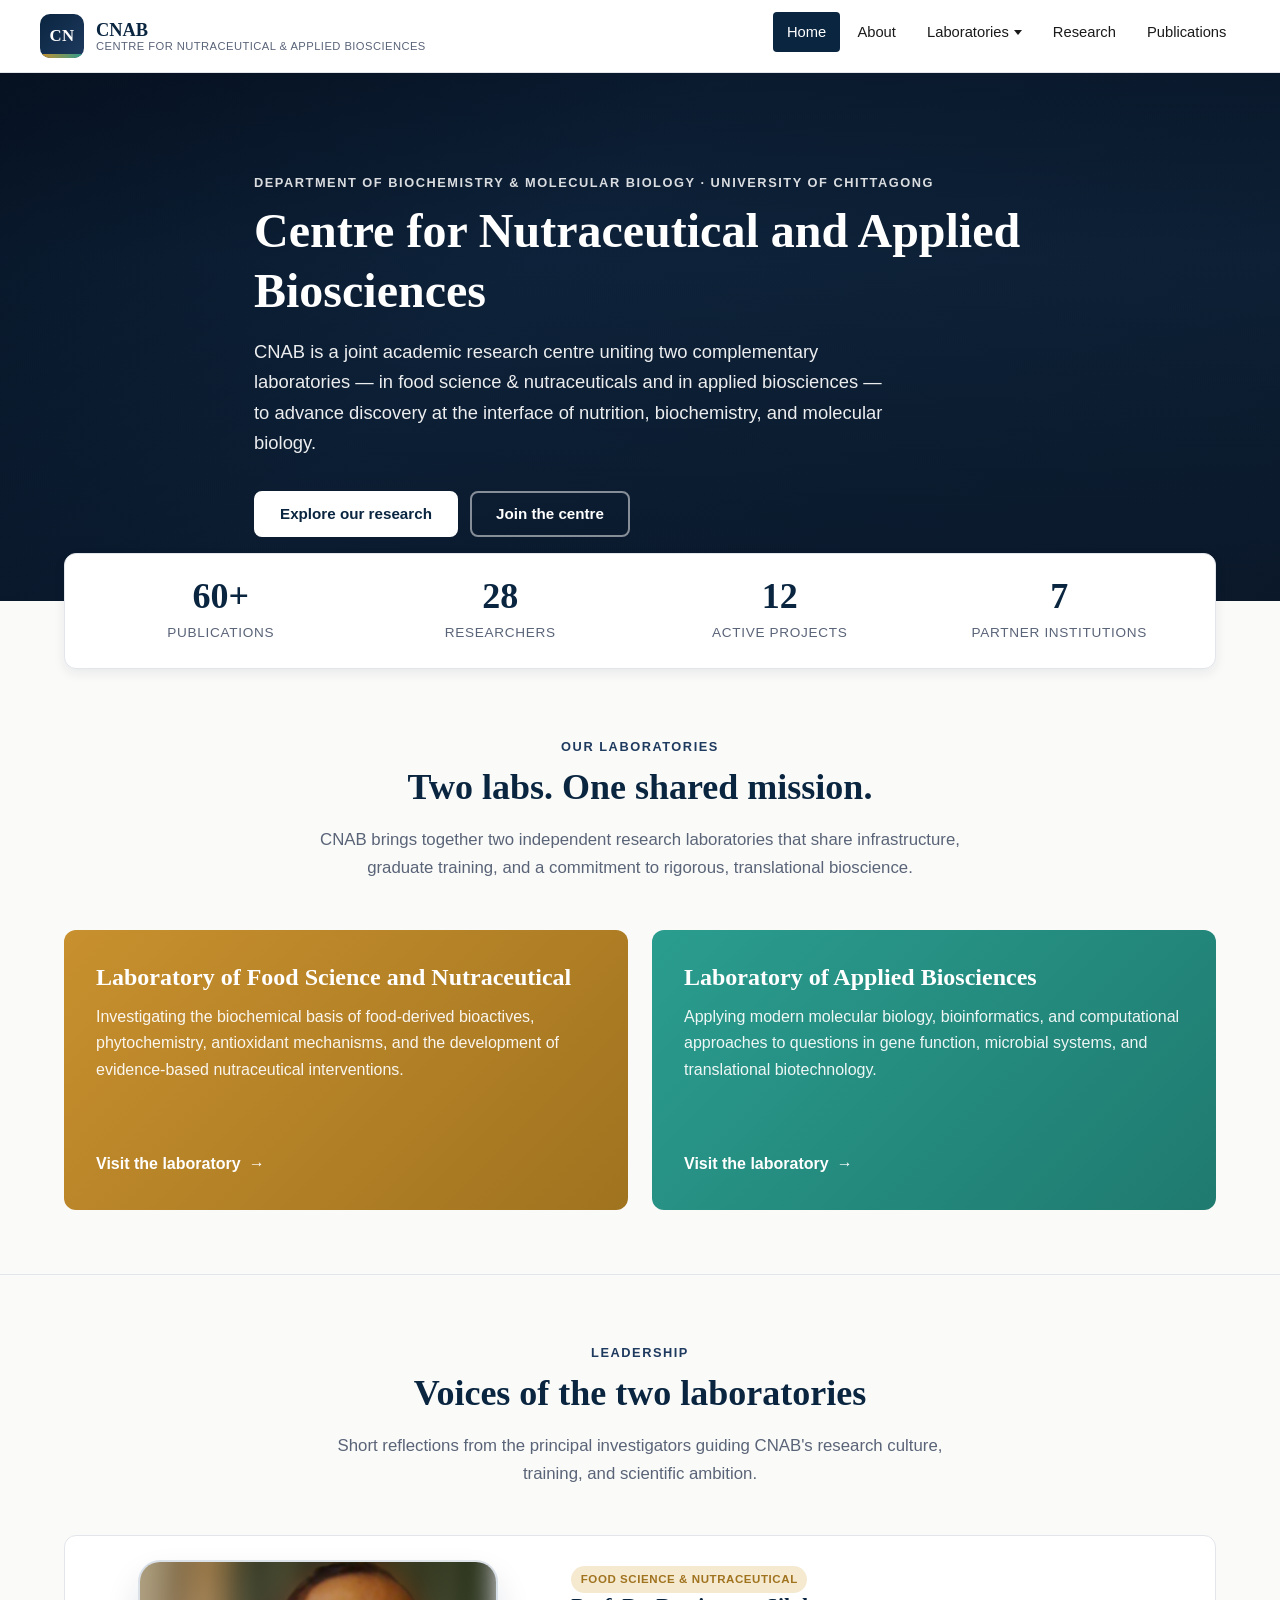
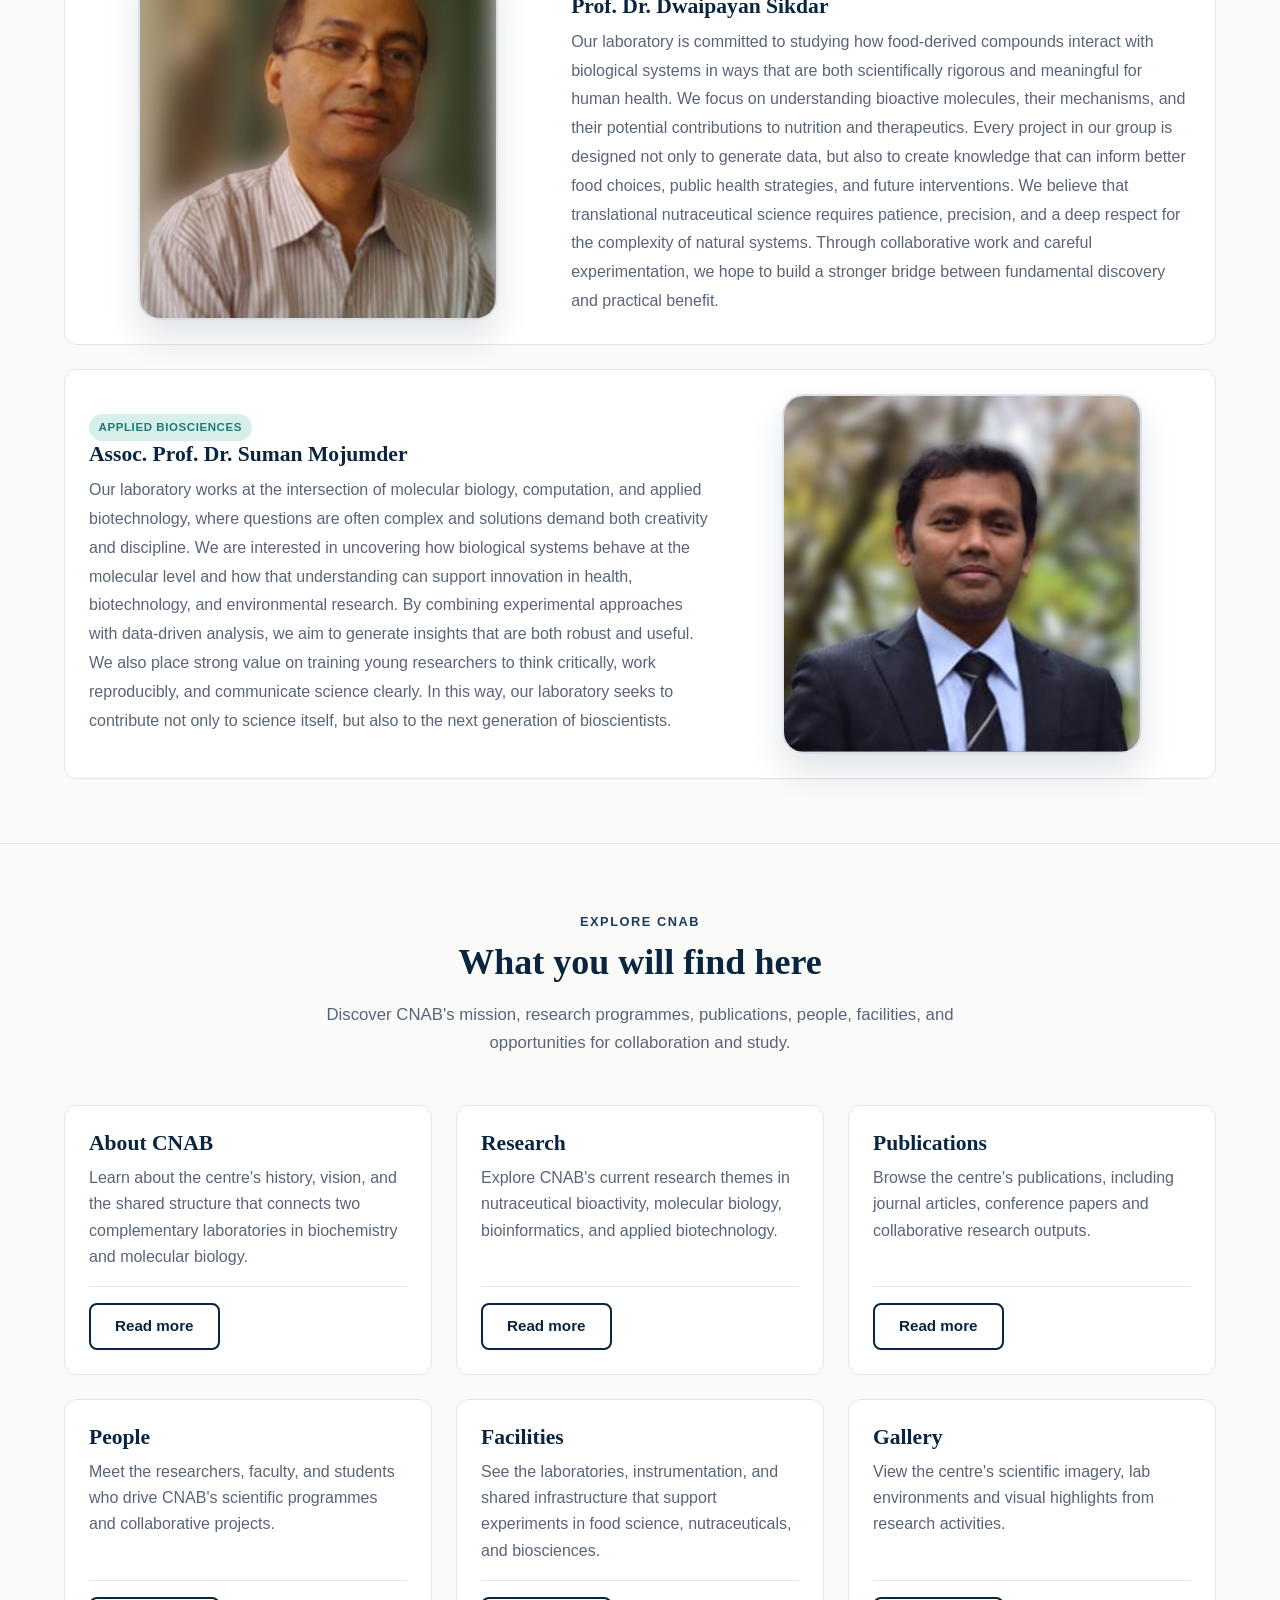
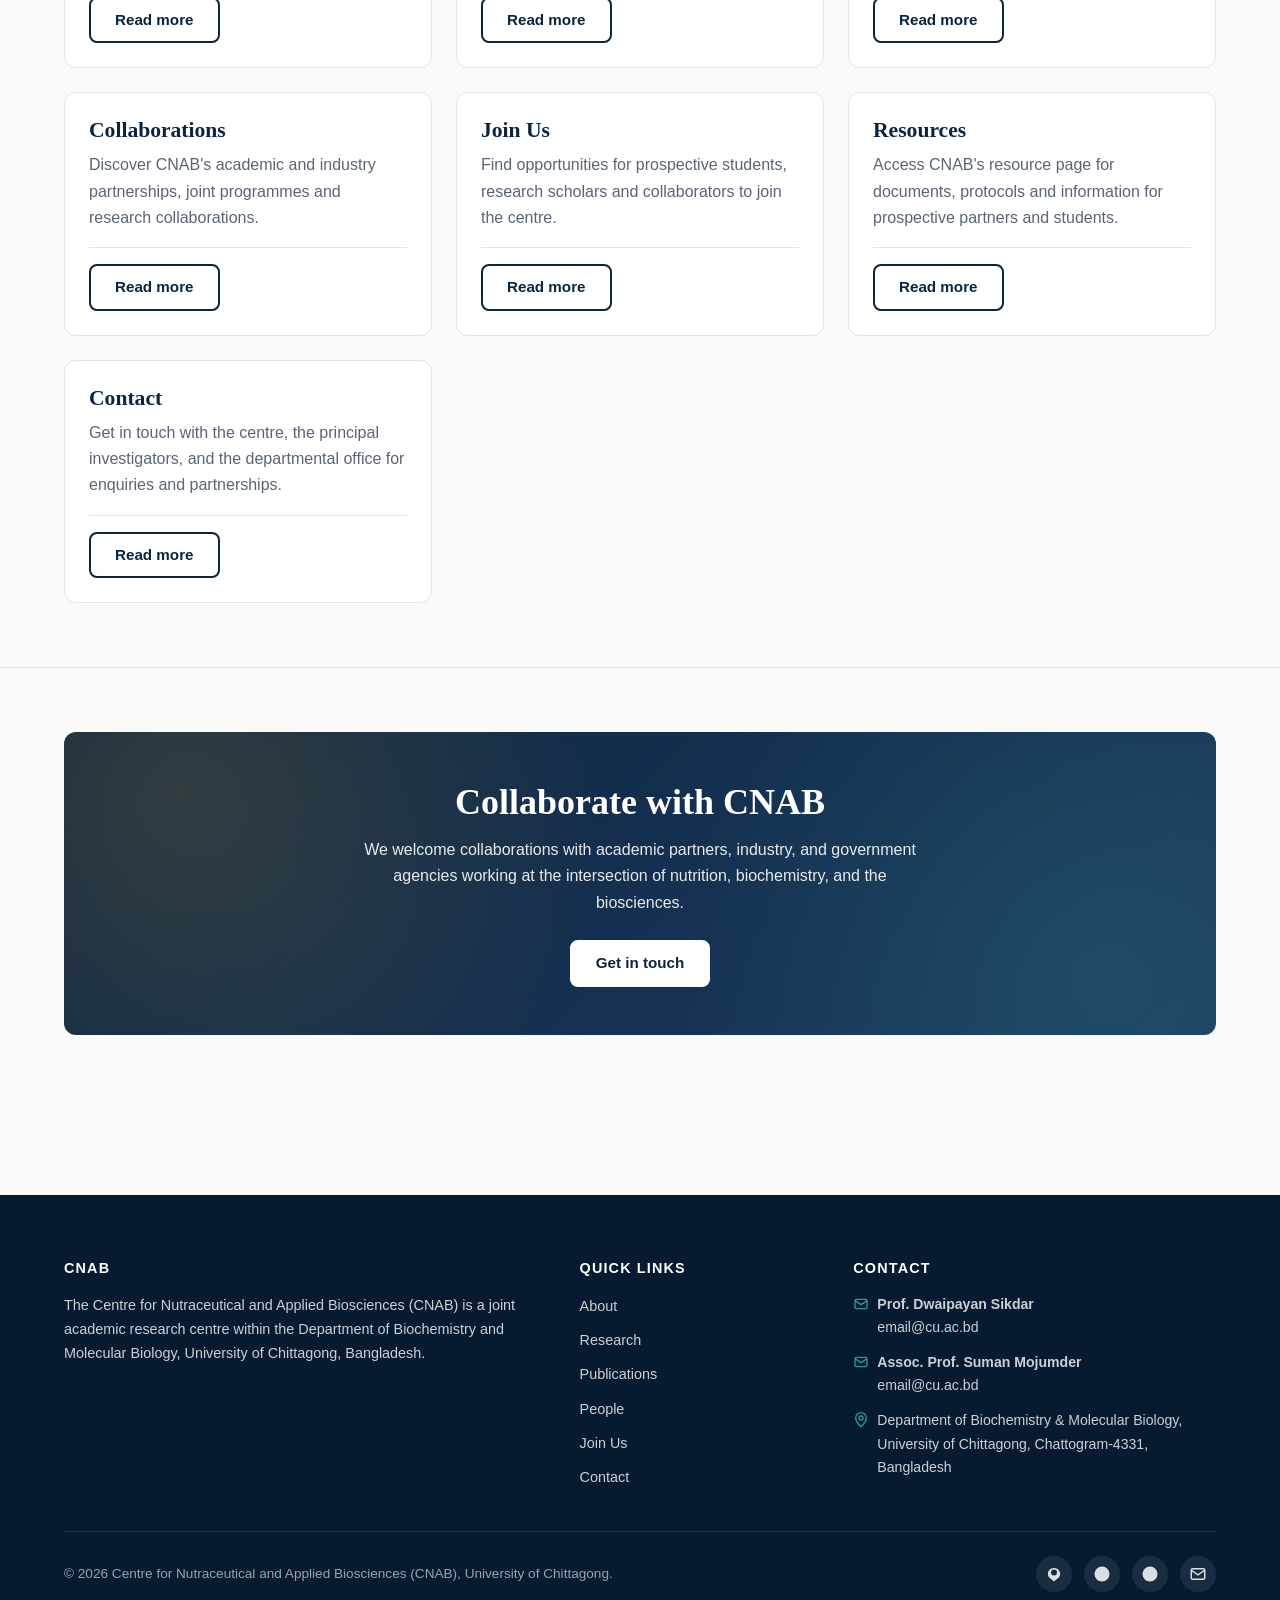
==== commit 3c602eaf: "Add files via upload" ====
--- a/index.html
+++ b/index.html
@@ -61,7 +61,7 @@
   <main id="main">
 
     <!-- ============ HERO ============ -->
-    <section class="hero" aria-labelledby="hero-title" data-bg-url="https://images.unsplash.com/photo-1628595351029-c2bf17511435?q=80&w=1332&auto=format&fit=crop&ixlib=rb-4.1.0&ixid=M3wxMjA3fDB8MHxwaG90by1wYWdlfHx8fGVufDB8fHx8fA%3D%3D">
+    <section class="hero" aria-labelledby="hero-title" data-bg-urls="https://images.unsplash.com/photo-1628595351029-c2bf17511435?q=80&w=1332&auto=format&fit=crop&ixlib=rb-4.1.0&ixid=M3wxMjA3fDB8MHxwaG90by1wYWdlfHx8fGVufDB8fHx8fA%3D%3D, https://images.unsplash.com/photo-1576086213369-97a306d36557?q=80&w=2080&auto=format&fit=crop&ixlib=rb-4.1.0&ixid=M3wxMjA3fDB8MHxwaG90by1wYWdlfHx8fGVufDB8fHx8fA%3D%3D, https://images.unsplash.com/photo-1631816285219-c6af3851e360?q=80&w=2076&auto=format&fit=crop&ixlib=rb-4.1.0&ixid=M3wxMjA3fDB8MHxwaG90by1wYWdlfHx8fGVufDB8fHx8fA%3D%3D , https://images.unsplash.com/photo-1747454250258-1ca7fdc21ae3?q=80&w=2070&auto=format&fit=crop&ixlib=rb-4.1.0&ixid=M3wxMjA3fDB8MHxwaG90by1wYWdlfHx8fGVufDB8fHx8fA%3D%3D">
       <div class="container hero-inner">
         <span class="eyebrow">Department of Biochemistry &amp; Molecular Biology · University of Chittagong </span>
         <h1 id="hero-title">Centre for Nutraceutical and Applied Biosciences</h1>
--- a/css/style.css
+++ b/css/style.css
@@ -18,6 +18,9 @@
   --lab2-accent: #2A9D8F;          /* Applied Biosciences — teal/green */
   --lab2-accent-dark: #1F7A6F;
   --lab2-accent-soft: #D6EFEB;
+  /* DNA cursor colors (high-contrast defaults) */
+  --dna-strand-1: #0B3D91; /* deep blue */
+  --dna-strand-2: #A3E635; /* lime */
 
   /* Neutrals */
   --text: #1A1A1A;
@@ -533,7 +536,7 @@
 .hero {
   --banner-bg-image: none;
   background-color: var(--primary);
-  background-image: linear-gradient(135deg, rgba(4, 16, 31, 0.94) 0%, rgba(22, 50, 78, 0.82) 55%, rgba(7, 29, 46, 0.9) 100%), var(--banner-bg-image, none);
+  background-image: linear-gradient(135deg, rgba(6, 16, 30, 0.75) 0%, rgba(18, 40, 65, 0.58) 40%, rgba(15, 32, 50, 0.75) 100%), var(--banner-bg-image, none);
   background-position: center;
   background-size: cover;
   background-repeat: no-repeat;
@@ -542,7 +545,51 @@
   position: relative;
   overflow: hidden;
 }
+.hero-slider-bg-wrapper {
+  position: absolute;
+  inset: 0;
+  overflow: hidden;
+  pointer-events: none;
+  z-index: 0;
+}
+.hero-slider-bg {
+  position: absolute;
+  inset: 0;
+  background-position: center;
+  background-size: cover;
+  background-repeat: no-repeat;
+  opacity: 0;
+  transition: opacity 0.9s ease;
+  filter: brightness(0.55) saturate(1.08);
+}
+.hero-slider-bg-current {
+  opacity: 1;
+}
+.hero-slider-bg-next.visible {
+  opacity: 1;
+}
 .hero::before {
+  z-index: 1;
+  content: '';
+  position: absolute;
+  inset: 0;
+  background: linear-gradient(180deg, rgba(5, 11, 25, 0.45) 0%, rgba(10, 22, 40, 0.25) 35%, rgba(8, 18, 34, 0.60) 100%);
+  pointer-events: none;
+}
+.hero::after {
+  content: '';
+  position: absolute;
+  inset: 0;
+  background-image: repeating-linear-gradient(90deg, rgba(255,255,255,0.03) 0 1px, transparent 1px 60px), repeating-linear-gradient(0deg, rgba(255,255,255,0.02) 0 1px, transparent 1px 60px);
+  opacity: 0.12;
+  z-index: 1;
+  pointer-events: none;
+}
+.hero-inner {
+  position: relative;
+  max-width: 820px;
+  z-index: 2;
+}
   content: '';
   position: absolute;
   inset: 0;
@@ -558,9 +605,10 @@
   inset: 0;
   background-image: repeating-linear-gradient(90deg, rgba(255,255,255,0.04) 0 1px, transparent 1px 60px), repeating-linear-gradient(0deg, rgba(255,255,255,0.03) 0 1px, transparent 1px 60px);
   opacity: 0.4;
+  z-index: 1;
   pointer-events: none;
 }
-.hero-inner { position: relative; max-width: 820px; }
+.hero-inner { position: relative; max-width: 820px; z-index: 2; }
 .hero .eyebrow { color: rgba(255,255,255,0.85); }
 .hero h1 { color: var(--white); margin-bottom: var(--space-4); }
 .hero p.lead {
@@ -1015,6 +1063,7 @@
 .lightbox-caption {
   padding: var(--space-4) var(--space-5);
   border-top: 1px solid var(--border);
+  display: none !important;
 }
 .lightbox-caption h4 { margin: 0 0 var(--space-1); }
 .lightbox-caption p { margin: 0; color: var(--text-muted); font-size: 0.9rem; }
@@ -1039,6 +1088,61 @@
 .lightbox-next { right: var(--space-4); top: 50%; transform: translateY(-50%); }
 .lightbox-prev:hover { transform: translateY(-50%) scale(1.08); }
 .lightbox-next:hover { transform: translateY(-50%) scale(1.08); }
+
+/* ---------- Custom pointer (desktop only) ---------- */
+@media (hover: hover) and (pointer: fine) {
+  body.custom-cursor-enabled { cursor: none; }
+
+  .custom-cursor {
+    position: fixed;
+    left: 0;
+    top: 0;
+    width: 40px;
+    height: 40px;
+    pointer-events: none;
+    transform: translate(-50%, -50%);
+    z-index: 2147483647;
+    will-change: transform, opacity;
+    display: grid;
+    place-items: center;
+    transition: transform .12s var(--ease), opacity .12s linear;
+    opacity: 1;
+  }
+
+  .custom-cursor .ring {
+    position: absolute;
+    width: 44px;
+    height: 44px;
+    border-radius: 50%;
+    border: 2.6px solid rgba(6,26,48,0.98);
+    background: radial-gradient(circle at 30% 30%, rgba(255,255,255,0.08), rgba(255,255,255,0.02));
+    box-shadow: 0 12px 28px rgba(10,37,64,0.18), 0 2px 0 rgba(255,255,255,0.2) inset;
+    transition: transform .18s var(--ease), background .18s var(--ease), border-color .18s var(--ease), box-shadow .18s var(--ease);
+    animation: cursor-rotate 6s linear infinite;
+  }
+
+  .custom-cursor .dot {
+    position: relative;
+    width: 12px;
+    height: 12px;
+    border-radius: 50%;
+    background: linear-gradient(135deg, var(--lab2-accent), var(--lab1-accent));
+    box-shadow: 0 6px 18px rgba(42,157,143,0.28), 0 1px 0 rgba(255,255,255,0.25) inset;
+    transition: transform .12s var(--ease), background .12s var(--ease), box-shadow .12s var(--ease);
+  }
+
+  /* when over interactive elements, make the ring shrink and accent the dot */
+  .custom-cursor.interact .ring { transform: scale(0.6); border-color: var(--lab1-accent-dark); background: rgba(200,200,200,0.04); }
+  .custom-cursor.interact .dot { transform: scale(0.8); background: var(--lab1-accent); box-shadow: 0 4px 14px rgba(200,140,46,0.28); }
+
+  .custom-cursor.hidden { opacity: 0; }
+  .custom-cursor.shrink { transform: translate(-50%, -50%) scale(0.6); }
+}
+
+@keyframes cursor-rotate {
+  from { transform: rotate(0deg); }
+  to { transform: rotate(360deg); }
+}
 
 /* ---------- Forms ---------- */
 .form-group { margin-bottom: var(--space-4); }
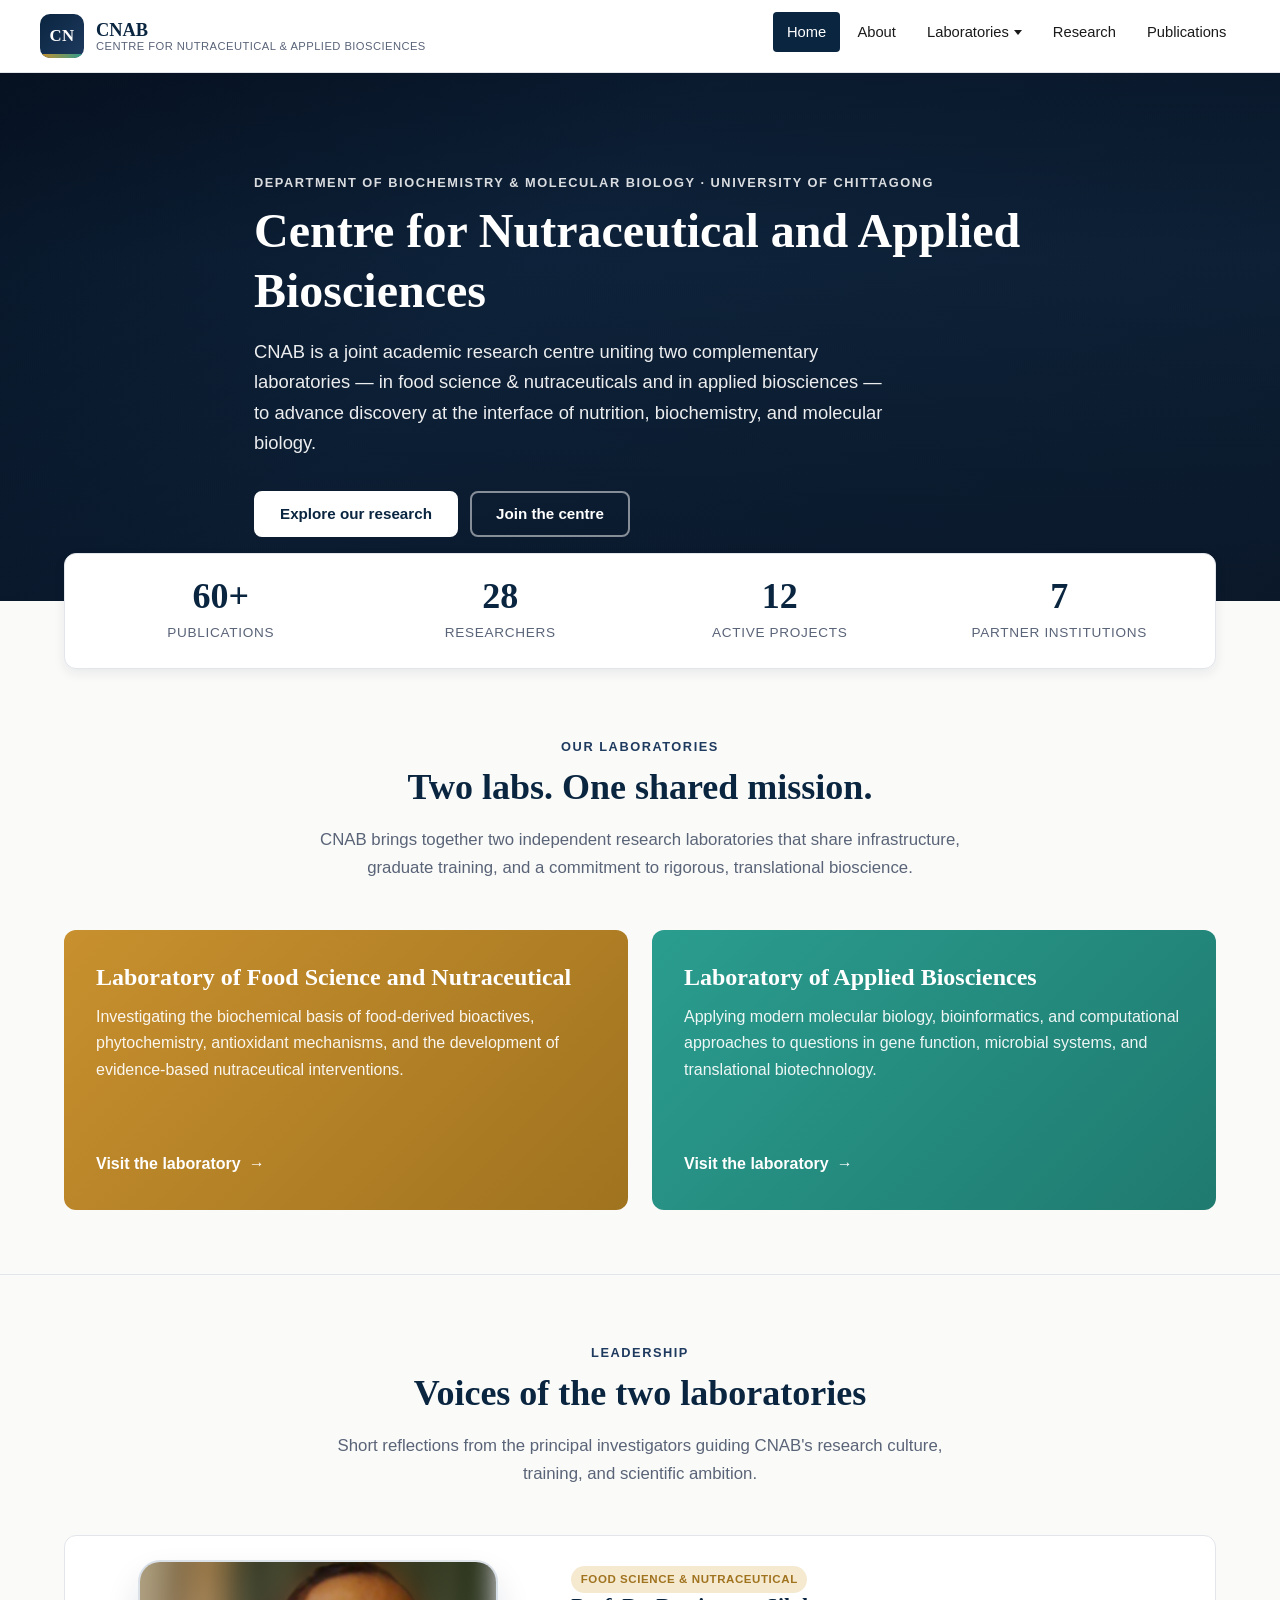
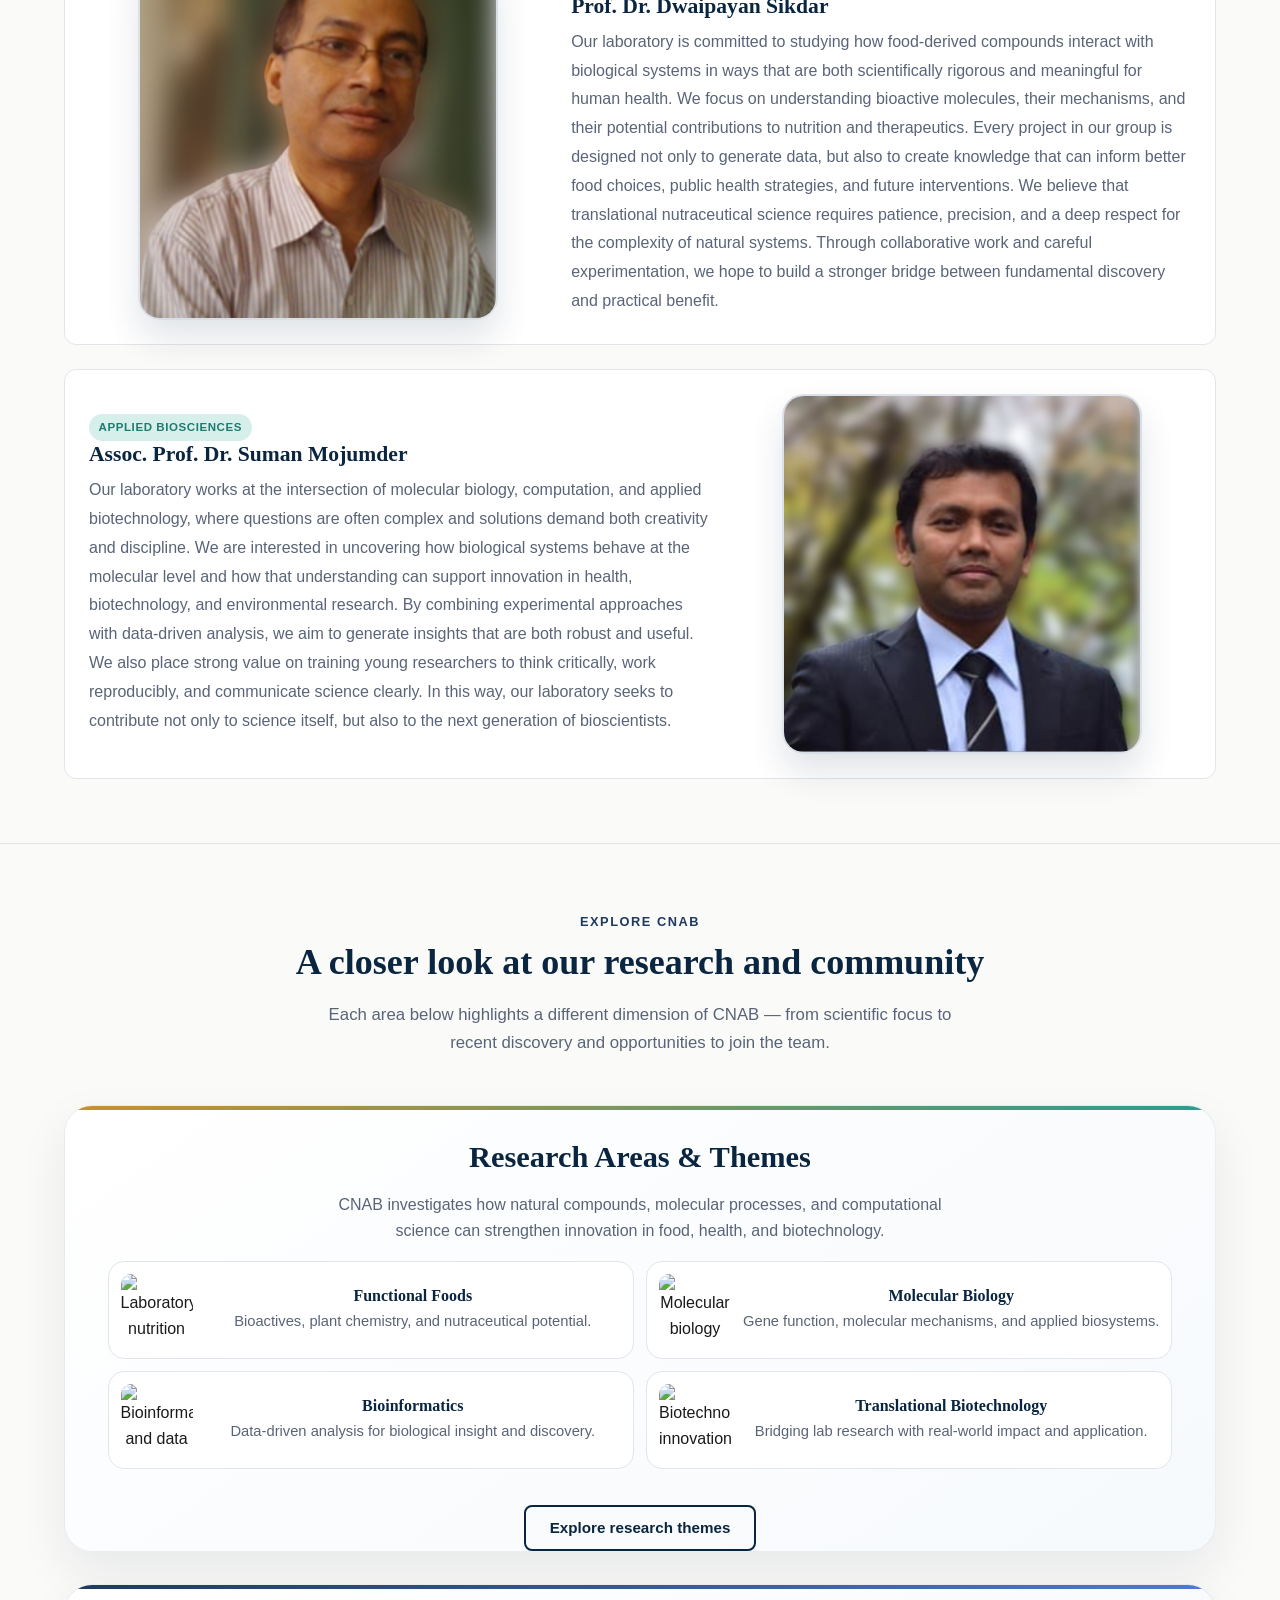
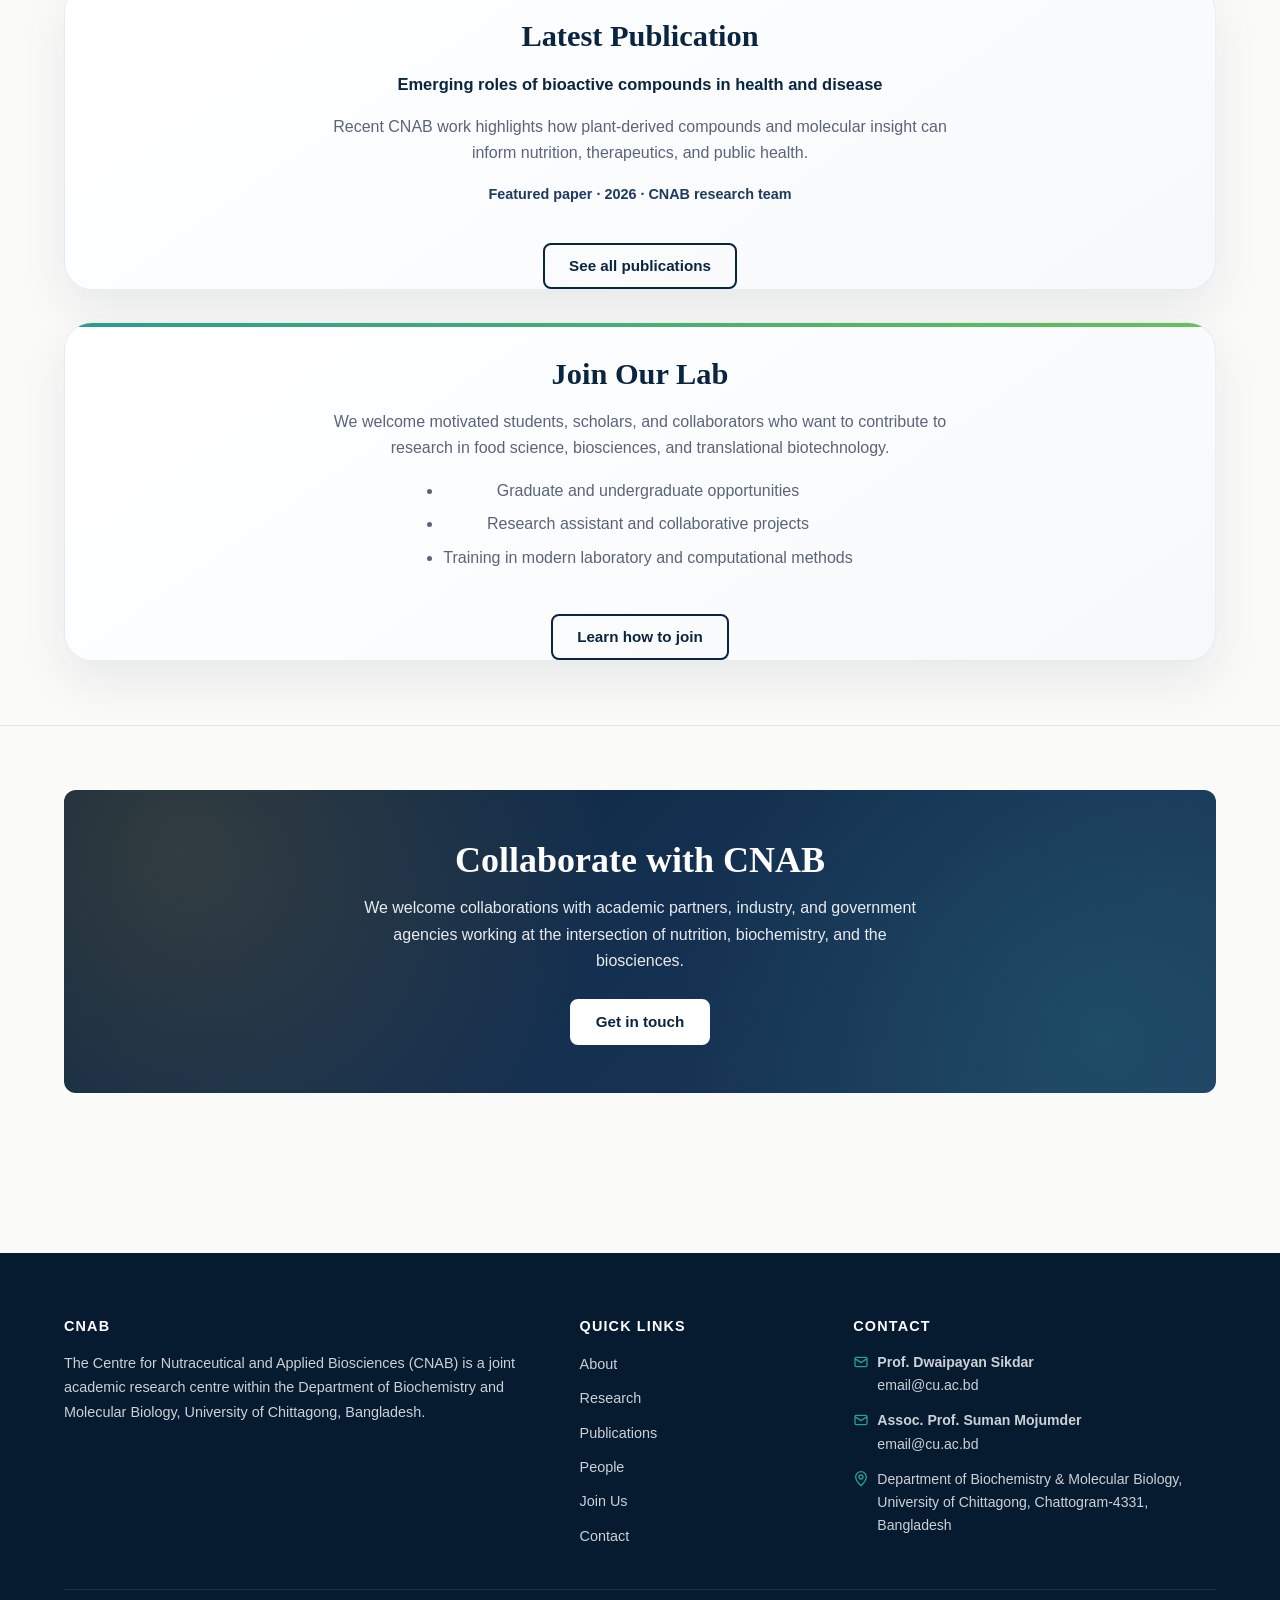
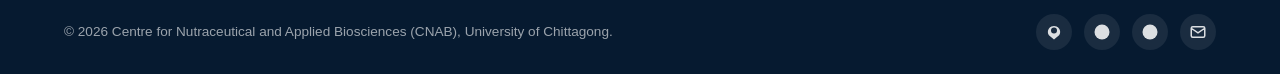
==== commit 50b70506: "Add files via upload" ====
--- a/index.html
+++ b/index.html
@@ -29,7 +29,7 @@
         </span>
       </a>
 
-      <button class="nav-toggle" aria-label="Toggle navigation" aria-expanded="false" aria-controls="primary-nav">
+      <button type="button" class="nav-toggle" aria-label="Toggle navigation" aria-expanded="false" aria-controls="primary-nav">
         <span></span><span></span><span></span>
       </button>
 
@@ -61,7 +61,7 @@
   <main id="main">
 
     <!-- ============ HERO ============ -->
-    <section class="hero" aria-labelledby="hero-title" data-bg-urls="https://images.unsplash.com/photo-1628595351029-c2bf17511435?q=80&w=1332&auto=format&fit=crop&ixlib=rb-4.1.0&ixid=M3wxMjA3fDB8MHxwaG90by1wYWdlfHx8fGVufDB8fHx8fA%3D%3D, https://images.unsplash.com/photo-1576086213369-97a306d36557?q=80&w=2080&auto=format&fit=crop&ixlib=rb-4.1.0&ixid=M3wxMjA3fDB8MHxwaG90by1wYWdlfHx8fGVufDB8fHx8fA%3D%3D, https://images.unsplash.com/photo-1631816285219-c6af3851e360?q=80&w=2076&auto=format&fit=crop&ixlib=rb-4.1.0&ixid=M3wxMjA3fDB8MHxwaG90by1wYWdlfHx8fGVufDB8fHx8fA%3D%3D , https://images.unsplash.com/photo-1747454250258-1ca7fdc21ae3?q=80&w=2070&auto=format&fit=crop&ixlib=rb-4.1.0&ixid=M3wxMjA3fDB8MHxwaG90by1wYWdlfHx8fGVufDB8fHx8fA%3D%3D">
+    <section class="hero" aria-labelledby="hero-title" data-bg-urls="https://img.magnific.com/premium-photo/dna-molecules-science-human-cell-biology-dna-strands-virus-molecular-structure-dna-molecule-helix-spiral-medical-science-background_265223-179394.jpg, https://images.unsplash.com/photo-1576086213369-97a306d36557?q=80&w=2080&auto=format&fit=crop&ixlib=rb-4.1.0&ixid=M3wxMjA3fDB8MHxwaG90by1wYWdlfHx8fGVufDB8fHx8fA%3D%3D, https://images.unsplash.com/photo-1631816285219-c6af3851e360?q=80&w=2076&auto=format&fit=crop&ixlib=rb-4.1.0&ixid=M3wxMjA3fDB8MHxwaG90by1wYWdlfHx8fGVufDB8fHx8fA%3D%3D , https://images.unsplash.com/photo-1747454250258-1ca7fdc21ae3?q=80&w=2070&auto=format&fit=crop&ixlib=rb-4.1.0&ixid=M3wxMjA3fDB8MHxwaG90by1wYWdlfHx8fGVufDB8fHx8fA%3D%3D ,https://img.magnific.com/free-photo/scientist-analyzes-bacterium-with-high-scale-magnification-generated-by-ai_188544-27928.jpg?t=st=1783873572~exp=1783877172~hmac=1850373dd4701625a5b773dc2b15715718b3562d58d96479065324a5aa9c9d1f&w=1060 ">
       <div class="container hero-inner">
         <span class="eyebrow">Department of Biochemistry &amp; Molecular Biology · University of Chittagong </span>
         <h1 id="hero-title">Centre for Nutraceutical and Applied Biosciences</h1>
@@ -188,60 +188,71 @@
       <div class="container">
         <div class="section-title">
           <span class="eyebrow">Explore CNAB</span>
-          <h2 id="overview-title">What you will find here</h2>
-        </div>
-        <p class="section-subtitle">Discover CNAB's mission, research programmes, publications, people, facilities, and opportunities for collaboration and study.</p>
-
-        <div class="grid grid-3">
-          <article class="card reveal">
-            <h3>About CNAB</h3>
-            <p>Learn about the centre's history, vision, and the shared structure that connects two complementary laboratories in biochemistry and molecular biology.</p>
-            <div class="card-footer"><a class="btn btn-outline" href="./about.html">Read more</a></div>
+          <h2 id="overview-title">A closer look at our research and community</h2>
+        </div>
+        <p class="section-subtitle">Each area below highlights a different dimension of CNAB — from scientific focus to recent discovery and opportunities to join the team.</p>
+
+        <div class="overview-showcase">
+          <article class="overview-card overview-card-research reveal">
+            <div class="overview-card-body">
+              <h3>Research Areas &amp; Themes</h3>
+              <p>CNAB investigates how natural compounds, molecular processes, and computational science can strengthen innovation in food, health, and biotechnology.</p>
+
+              <div class="overview-theme-grid">
+                <div class="overview-theme-card">
+                  <img src="https://img.magnific.com/premium-photo/biology-laboratory-nature-science-plants-with-biochemistry-structure-chemical-formula-green-background_1033579-172153.jpg?w=1060" alt="Laboratory nutrition and food science theme" />
+                  <div>
+                    <h4>Functional Foods</h4>
+                    <p>Bioactives, plant chemistry, and nutraceutical potential.</p>
+                  </div>
+                </div>
+                <div class="overview-theme-card">
+                  <img src="https://images.unsplash.com/photo-1576086213369-97a306d36557?auto=format&fit=crop&w=800&q=80" alt="Molecular biology and biotechnology theme" />
+                  <div>
+                    <h4>Molecular Biology</h4>
+                    <p>Gene function, molecular mechanisms, and applied biosystems.</p>
+                  </div>
+                </div>
+                <div class="overview-theme-card">
+                  <img src="https://img.magnific.com/free-photo/ai-dna-gene-editing-technology-biotech-genetic-engineering_53876-143120.jpg?t=st=1783875547~exp=1783879147~hmac=2b0c31e6eddbb53845acd81fe6bf3d6c83292e5fe1fb3116baf1dd58cfade4ed&w=1060" alt="Bioinformatics and data science theme" />
+                  <div>
+                    <h4>Bioinformatics</h4>
+                    <p>Data-driven analysis for biological insight and discovery.</p>
+                  </div>
+                </div>
+                <div class="overview-theme-card">
+                  <img src="https://images.unsplash.com/photo-1531746790731-6c087fecd65a?auto=format&fit=crop&w=900&q=80" alt="Biotechnology innovation theme" />
+                  <div>
+                    <h4>Translational Biotechnology</h4>
+                    <p>Bridging lab research with real-world impact and application.</p>
+                  </div>
+                </div>
+              </div>
+            </div>
+            <div class="card-footer"><a class="btn btn-outline" href="./research.html">Explore research themes</a></div>
           </article>
-          <article class="card reveal">
-            <h3>Research</h3>
-            <p>Explore CNAB's current research themes in nutraceutical bioactivity, molecular biology, bioinformatics, and applied biotechnology.</p>
-            <div class="card-footer"><a class="btn btn-outline" href="./research.html">Read more</a></div>
+
+          <article class="overview-card overview-card-publication reveal">
+            <div class="overview-card-body">
+              <h3>Latest Publication</h3>
+              <p class="overview-highlight">Emerging roles of bioactive compounds in health and disease</p>
+              <p>Recent CNAB work highlights how plant-derived compounds and molecular insight can inform nutrition, therapeutics, and public health.</p>
+              <div class="overview-meta">Featured paper · 2026 · CNAB research team</div>
+            </div>
+            <div class="card-footer"><a class="btn btn-outline" href="./publications.html">See all publications</a></div>
           </article>
-          <article class="card reveal">
-            <h3>Publications</h3>
-            <p>Browse the centre's publications, including journal articles, conference papers and collaborative research outputs.</p>
-            <div class="card-footer"><a class="btn btn-outline" href="./publications.html">Read more</a></div>
-          </article>
-          <article class="card reveal">
-            <h3>People</h3>
-            <p>Meet the researchers, faculty, and students who drive CNAB's scientific programmes and collaborative projects.</p>
-            <div class="card-footer"><a class="btn btn-outline" href="./people.html">Read more</a></div>
-          </article>
-          <article class="card reveal">
-            <h3>Facilities</h3>
-            <p>See the laboratories, instrumentation, and shared infrastructure that support experiments in food science, nutraceuticals, and biosciences.</p>
-            <div class="card-footer"><a class="btn btn-outline" href="./facilities.html">Read more</a></div>
-          </article>
-          <article class="card reveal">
-            <h3>Gallery</h3>
-            <p>View the centre's scientific imagery, lab environments and visual highlights from research activities.</p>
-            <div class="card-footer"><a class="btn btn-outline" href="./gallery.html">Read more</a></div>
-          </article>
-          <article class="card reveal">
-            <h3>Collaborations</h3>
-            <p>Discover CNAB's academic and industry partnerships, joint programmes and research collaborations.</p>
-            <div class="card-footer"><a class="btn btn-outline" href="./collaborations.html">Read more</a></div>
-          </article>
-          <article class="card reveal">
-            <h3>Join Us</h3>
-            <p>Find opportunities for prospective students, research scholars and collaborators to join the centre.</p>
-            <div class="card-footer"><a class="btn btn-outline" href="./join-us.html">Read more</a></div>
-          </article>
-          <article class="card reveal">
-            <h3>Resources</h3>
-            <p>Access CNAB's resource page for documents, protocols and information for prospective partners and students.</p>
-            <div class="card-footer"><a class="btn btn-outline" href="./resources.html">Read more</a></div>
-          </article>
-          <article class="card reveal">
-            <h3>Contact</h3>
-            <p>Get in touch with the centre, the principal investigators, and the departmental office for enquiries and partnerships.</p>
-            <div class="card-footer"><a class="btn btn-outline" href="./contact.html">Read more</a></div>
+
+          <article class="overview-card overview-card-join reveal">
+            <div class="overview-card-body">
+              <h3>Join Our Lab</h3>
+              <p>We welcome motivated students, scholars, and collaborators who want to contribute to research in food science, biosciences, and translational biotechnology.</p>
+              <ul class="overview-list">
+                <li>Graduate and undergraduate opportunities</li>
+                <li>Research assistant and collaborative projects</li>
+                <li>Training in modern laboratory and computational methods</li>
+              </ul>
+            </div>
+            <div class="card-footer"><a class="btn btn-outline" href="./join-us.html">Learn how to join</a></div>
           </article>
         </div>
       </div>
--- a/css/style.css
+++ b/css/style.css
@@ -257,6 +257,116 @@
   gap: var(--space-3);
 }
 
+.overview-showcase {
+  display: grid;
+  gap: var(--space-6);
+}
+.overview-card {
+  position: relative;
+  background: linear-gradient(145deg, rgba(255,255,255,0.98) 0%, rgba(246,249,252,0.98) 100%);
+  border: 1px solid rgba(10, 37, 64, 0.08);
+  border-radius: 28px;
+  overflow: hidden;
+  box-shadow: 0 20px 48px rgba(10, 37, 64, 0.08);
+  display: flex;
+  flex-direction: column;
+  min-height: 100%;
+}
+.overview-card::before {
+  content: "";
+  position: absolute;
+  inset: 0 0 auto 0;
+  height: 4px;
+  background: linear-gradient(90deg, var(--lab1-accent), var(--lab2-accent));
+}
+.overview-card-research::before {
+  background: linear-gradient(90deg, #c8902e 0%, #2a9d8f 100%);
+}
+.overview-card-publication::before {
+  background: linear-gradient(90deg, #1e3a5f 0%, #4b7bd3 100%);
+}
+.overview-card-join::before {
+  background: linear-gradient(90deg, #2a9d8f 0%, #6bbf59 100%);
+}
+.overview-card:hover {
+  transform: translateY(-4px);
+  box-shadow: 0 26px 54px rgba(10, 37, 64, 0.12);
+}
+.overview-card-body {
+  padding: var(--space-6);
+  display: flex;
+  flex-direction: column;
+  gap: var(--space-4);
+  flex: 1;
+  text-align: center;
+  align-items: center;
+}
+.overview-card-body h3 {
+  margin-bottom: 0;
+  font-size: clamp(1.45rem, 1.8vw + 1rem, 1.9rem);
+}
+.overview-card-body p {
+  margin-bottom: 0;
+  color: var(--text-muted);
+  flex-grow: 0;
+  max-width: 640px;
+}
+.overview-card .card-footer {
+  width: 100%;
+  justify-content: center;
+  border-top: 0;
+  padding-top: 0;
+  margin-top: 0.25rem;
+}
+.overview-highlight {
+  font-weight: 700;
+  color: var(--primary) !important;
+  font-size: 1.03rem;
+}
+.overview-theme-grid {
+  display: grid;
+  gap: var(--space-3);
+  grid-template-columns: repeat(2, minmax(0, 1fr));
+}
+.overview-theme-card {
+  display: grid;
+  grid-template-columns: 72px 1fr;
+  gap: var(--space-3);
+  align-items: center;
+  padding: var(--space-3);
+  border: 1px solid var(--border);
+  border-radius: 16px;
+  background: var(--white);
+}
+.overview-theme-card img {
+  width: 72px;
+  height: 72px;
+  object-fit: cover;
+  border-radius: 10px;
+  margin: 0;
+}
+.overview-theme-card h4 {
+  font-size: 1rem;
+  margin-bottom: 0.2rem;
+}
+.overview-theme-card p {
+  margin-bottom: 0;
+  font-size: 0.92rem;
+}
+.overview-meta {
+  font-size: 0.9rem;
+  font-weight: 600;
+  color: var(--primary-light);
+}
+.overview-list {
+  padding-left: 1rem;
+  margin: 0;
+  color: var(--text-muted);
+}
+.overview-list li {
+  margin-bottom: 0.45rem;
+}
+
 .leadership-stack {
   display: grid;
   gap: var(--space-5);
@@ -519,14 +629,23 @@
   cursor: pointer;
   width: 44px; height: 44px;
   position: relative;
+  flex-direction: column;
+  justify-content: center;
+  align-items: center;
+  border-radius: 50%;
+  color: var(--primary);
 }
 .nav-toggle span {
   display: block;
   width: 22px;
   height: 2px;
-  background: var(--primary);
-  margin: 5px auto;
+  background: currentColor;
+  margin: 3px 0;
   transition: all .3s var(--ease);
+}
+.nav-toggle:focus-visible {
+  outline: 2px solid var(--primary);
+  outline-offset: 2px;
 }
 .nav-toggle[aria-expanded="true"] span:nth-child(1) { transform: translateY(7px) rotate(45deg); }
 .nav-toggle[aria-expanded="true"] span:nth-child(2) { opacity: 0; }
@@ -1175,7 +1294,89 @@
 }
 .form-group textarea { min-height: 140px; resize: vertical; }
 
-/* ---------- Contact blocks ---------- */
+/* ---------- Join page ---------- */
+.join-hero-card,
+.join-process-card,
+.join-enquiry-card {
+  background: linear-gradient(145deg, rgba(255,255,255,0.98) 0%, rgba(245,249,252,0.98) 100%);
+  border: 1px solid rgba(10, 37, 64, 0.08);
+  border-radius: 24px;
+  box-shadow: 0 16px 40px rgba(10, 37, 64, 0.08);
+  padding: var(--space-6);
+  min-height: 100%;
+  display: flex;
+  flex-direction: column;
+  justify-content: flex-start;
+}
+.join-hero-card {
+  display: flex;
+  align-items: center;
+  justify-content: space-between;
+  gap: var(--space-5);
+  margin-bottom: var(--space-5);
+}
+.join-hero-copy { max-width: 720px; }
+.join-hero-copy h2 { margin-bottom: var(--space-3); }
+.join-hero-actions {
+  display: flex;
+  flex-wrap: wrap;
+  gap: var(--space-3);
+  justify-content: center;
+}
+.join-form-shell {
+  background: linear-gradient(135deg, rgba(10, 37, 64, 0.04) 0%, rgba(42, 157, 143, 0.08) 100%);
+  border: 1px solid rgba(10, 37, 64, 0.08);
+  border-radius: 24px;
+  padding: var(--space-5);
+  box-shadow: 0 16px 40px rgba(10, 37, 64, 0.08);
+  min-height: 100%;
+}
+.join-form-callout {
+  display: flex;
+  align-items: center;
+  justify-content: space-between;
+  gap: var(--space-5);
+  padding: var(--space-5);
+  background: var(--white);
+  border-radius: 20px;
+  border: 1px solid var(--border);
+  min-height: 220px;
+}
+.join-form-callout h3 {
+  margin-bottom: var(--space-2);
+}
+.join-form-callout p {
+  margin-bottom: 0;
+  color: var(--text-muted);
+}
+.join-form-url {
+  margin-top: var(--space-4);
+  font-size: 0.95rem;
+  color: var(--text-muted);
+  word-break: break-all;
+}
+.join-form-url a {
+  color: var(--primary-light);
+  font-weight: 600;
+}
+.join-process-list {
+  display: grid;
+  gap: var(--space-3);
+  margin: var(--space-4) 0;
+}
+.join-process-item {
+  display: flex;
+  flex-direction: column;
+  gap: 0.2rem;
+  padding: var(--space-4);
+  border: 1px solid var(--border);
+  border-radius: 14px;
+  background: var(--white);
+}
+.join-process-item strong { color: var(--primary); }
+.join-process-item span { color: var(--text-muted); }
+.join-enquiry-card { margin-top: var(--space-2); }
+
 .contact-grid {
   display: grid;
   grid-template-columns: repeat(2, 1fr);
@@ -1202,20 +1403,68 @@
 }
 .contact-block li svg { flex-shrink: 0; color: var(--primary); margin-top: 2px; }
 
-/* ---------- Map placeholder ---------- */
+/* ---------- Map and location card ---------- */
 .map-embed {
-  aspect-ratio: 16 / 7;
-  background: var(--bg-alt);
-  border: 1px solid var(--border);
-  border-radius: var(--radius-lg);
-  display: flex;
-  align-items: center;
-  justify-content: center;
-  color: var(--text-muted);
-  font-style: italic;
-  text-align: center;
+  margin-top: var(--space-6);
+  background: linear-gradient(145deg, rgba(255,255,255,0.98) 0%, rgba(245,249,252,0.98) 100%);
+  border: 1px solid rgba(10, 37, 64, 0.08);
+  border-radius: 24px;
   padding: var(--space-5);
-  margin-top: var(--space-6);
+  box-shadow: 0 16px 40px rgba(10, 37, 64, 0.08);
+}
+.map-embed-content {
+  display: grid;
+  grid-template-columns: 1.15fr 0.85fr;
+  gap: var(--space-5);
+  align-items: center;
+}
+.map-embed-content img {
+  width: 100%;
+  height: 100%;
+  max-height: 300px;
+  object-fit: cover;
+  border-radius: 18px;
+}
+.map-embed-content h3 {
+  margin-bottom: var(--space-2);
+}
+.map-embed-content p {
+  color: var(--text-muted);
+  margin-bottom: var(--space-4);
+}
+
+/* ---------- Contact message box ---------- */
+.contact-form-card {
+  max-width: 760px;
+  margin: 0 auto;
+  padding: var(--space-6);
+  background: linear-gradient(145deg, rgba(255,255,255,0.98) 0%, rgba(245,249,252,0.98) 100%);
+  border: 1px solid rgba(10, 37, 64, 0.08);
+  border-radius: 24px;
+  box-shadow: 0 16px 40px rgba(10, 37, 64, 0.08);
+}
+.contact-form-intro {
+  margin-bottom: var(--space-5);
+}
+.contact-form-intro h2 {
+  margin-bottom: var(--space-2);
+}
+.contact-form-intro p {
+  color: var(--text-muted);
+  margin-bottom: 0;
+}
+.contact-form {
+  display: grid;
+  gap: var(--space-1);
+}
+.contact-form .btn {
+  justify-self: flex-start;
+  margin-top: var(--space-2);
+}
+.contact-form #contact-form-status {
+  margin-top: var(--space-3);
+  font-size: 0.92rem;
+  color: var(--text-muted);
 }
 
 /* ---------- Resources list ---------- */
--- a/css/responsive.css
+++ b/css/responsive.css
@@ -11,6 +11,7 @@
   .gallery-grid { grid-template-columns: repeat(3, 1fr); }
   .focus-list { grid-template-columns: repeat(2, 1fr); }
   .members-list { grid-template-columns: repeat(2, 1fr); }
+  .overview-showcase { grid-template-columns: 1fr; }
 }
 
 /* Desktop (≥ 960px) */
@@ -31,9 +32,13 @@
 
 /* ---------- Mobile navigation ---------- */
 @media (max-width: 959px) {
+  .site-header {
+    z-index: 130;
+  }
   .header-inner {
     min-height: 64px;
     padding: 0.5rem 0;
+    position: relative;
   }
   .logo {
     flex: 1 1 auto;
@@ -41,40 +46,75 @@
   }
   .logo-text strong { font-size: 0.95rem; }
   .logo-text small { display: none; }
-  .nav-toggle { display: block; flex-shrink: 0; }
+  .nav-toggle {
+    display: inline-flex;
+    flex-shrink: 0;
+    z-index: 101;
+  }
 
   .primary-nav {
-    position: fixed;
-    top: var(--header-height);
-    right: 0;
-    bottom: 0;
-    width: min(320px, 100%);
-    background: var(--white);
-    border-left: 1px solid var(--border);
-    box-shadow: var(--shadow-lg);
-    padding: var(--space-5);
-    transform: translateX(100%);
-    transition: transform .3s var(--ease);
-    overflow-y: auto;
-    z-index: 99;
-    overscroll-behavior: contain;
-  }
-  .primary-nav.open { transform: translateX(0); }
+    position: fixed !important;
+    top: 0 !important;
+    left: 100% !important;
+    right: 0 !important;
+    bottom: 0 !important;
+    display: flex !important;
+    flex-direction: column !important;
+    width: min(320px, 100vw) !important;
+    max-width: 100vw !important;
+    height: 100dvh !important;
+    min-height: 100dvh !important;
+    max-height: 100dvh !important;
+    background: var(--white) !important;
+    border-left: 1px solid var(--border) !important;
+    box-shadow: var(--shadow-lg) !important;
+    padding: calc(var(--header-height) + 0.75rem) var(--space-5) 4rem !important;
+    opacity: 1 !important;
+    visibility: visible !important;
+    pointer-events: auto !important;
+    transform: translateX(0) !important;
+    transition: left .28s cubic-bezier(.2,.8,.2,1) !important;
+    overflow-y: auto !important;
+    overflow-x: hidden !important;
+    -webkit-overflow-scrolling: touch !important;
+    z-index: 140 !important;
+    overscroll-behavior: contain !important;
+    box-sizing: border-box !important;
+    overscroll-behavior-y: contain !important;
+  }
+  .primary-nav.open {
+    left: calc(100% - min(320px, 100vw)) !important;
+  }
+  .primary-nav:not(.open) {
+    left: 100% !important;
+  }
 
   .nav-list {
+    display: flex;
     flex-direction: column;
     align-items: stretch;
     gap: var(--space-1);
+    padding-top: 0.25rem;
+    padding-bottom: 4rem;
+    width: 100%;
+    flex: 0 0 auto;
+    min-height: auto;
+    overflow: visible;
   }
   .nav-list a, .nav-list button.nav-link {
-    padding: 0.85rem 1rem;
+    padding: 0.95rem 1rem;
     font-size: 1rem;
     width: 100%;
     text-align: left;
+    min-height: 44px;
+    border-radius: 0.75rem;
   }
 
   .nav-item.has-dropdown > .nav-link::after {
     margin-left: auto;
+  }
+  .nav-item.has-dropdown > .nav-link {
+    justify-content: space-between;
   }
   .dropdown {
     position: static;
@@ -83,15 +123,15 @@
     transform: none;
     box-shadow: none;
     border: 0;
-    padding: 0 0 0 var(--space-4);
+    padding: 0.25rem 0 0.15rem var(--space-4);
     margin: 0;
     max-height: 0;
     overflow: hidden;
-    transition: max-height .3s var(--ease);
-    background: var(--bg-alt);
+    transition: max-height .28s ease, padding-top .24s ease, padding-bottom .24s ease;
+    background: transparent;
     border-radius: var(--radius-sm);
   }
-  .nav-item.has-dropdown.open .dropdown { max-height: 500px; }
+  .nav-item.has-dropdown.open .dropdown { max-height: 500px; padding-top: 0.4rem; padding-bottom: 0.2rem; }
   .nav-item.has-dropdown.open > .nav-link::after { transform: rotate(180deg); }
 
   /* Overlay backdrop */
@@ -100,7 +140,8 @@
     position: fixed;
     inset: 0 0 0 0;
     background: rgba(6, 26, 48, 0.42);
-    z-index: 98;
+    z-index: 135;
+    touch-action: none;
   }
   .nav-backdrop.open { display: block; }
 
@@ -140,10 +181,20 @@
     min-height: 260px;
     padding: var(--space-7) 0 var(--space-6);
   }
+  .join-hero-card {
+    flex-direction: column;
+    align-items: flex-start;
+  }
+  .join-hero-actions { width: 100%; justify-content: flex-start; }
+  .join-form-callout { flex-direction: column; align-items: flex-start; }
+  .overview-theme-grid { grid-template-columns: 1fr; }
+  .overview-theme-card { grid-template-columns: 1fr; text-align: center; justify-items: center; }
+  .overview-theme-card img { width: 100%; max-width: 100px; height: 100px; }
   .page-banner h1 {
     font-size: clamp(1.8rem, 5vw, 2.4rem);
   }
   .contact-grid { grid-template-columns: 1fr; }
+  .map-embed-content { grid-template-columns: 1fr; }
   .footer-grid { grid-template-columns: 1fr; gap: var(--space-5); }
   .footer-bottom { flex-direction: column; text-align: center; }
   .org-branch { grid-template-columns: 1fr; }
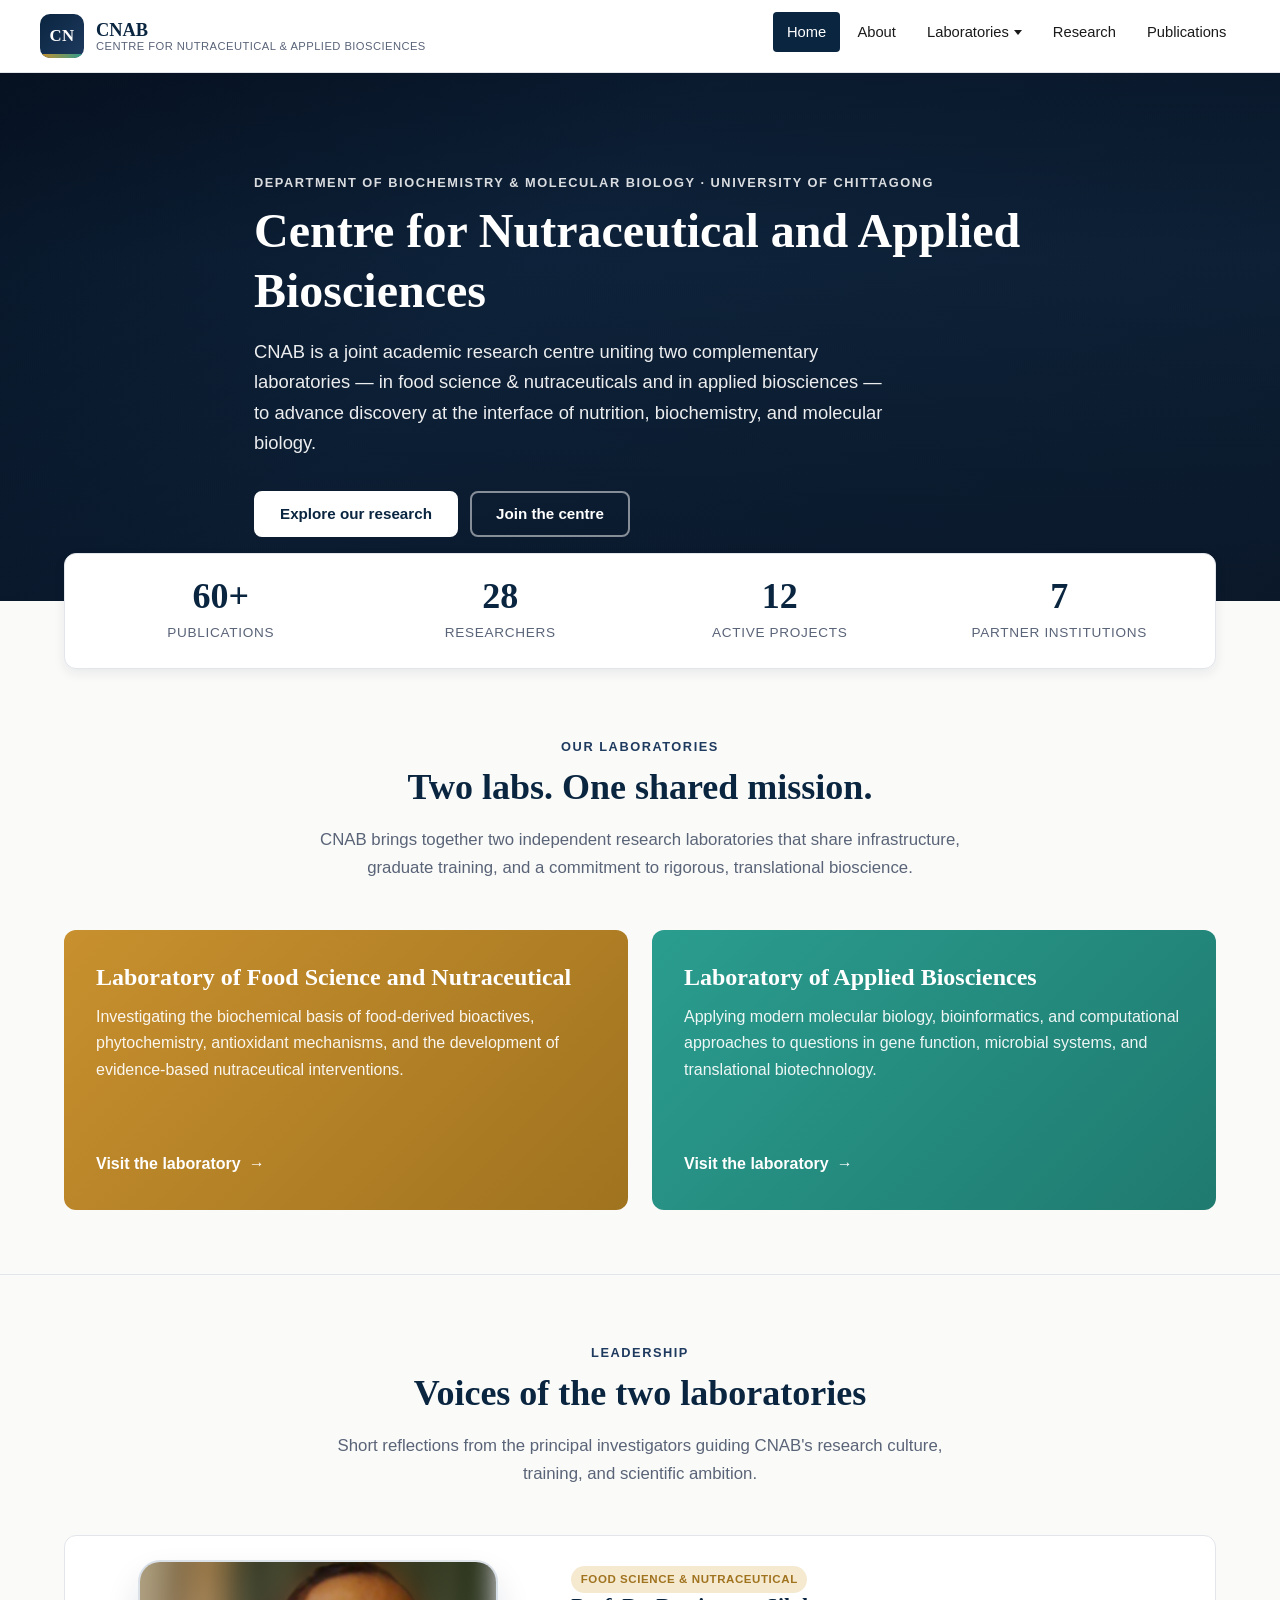
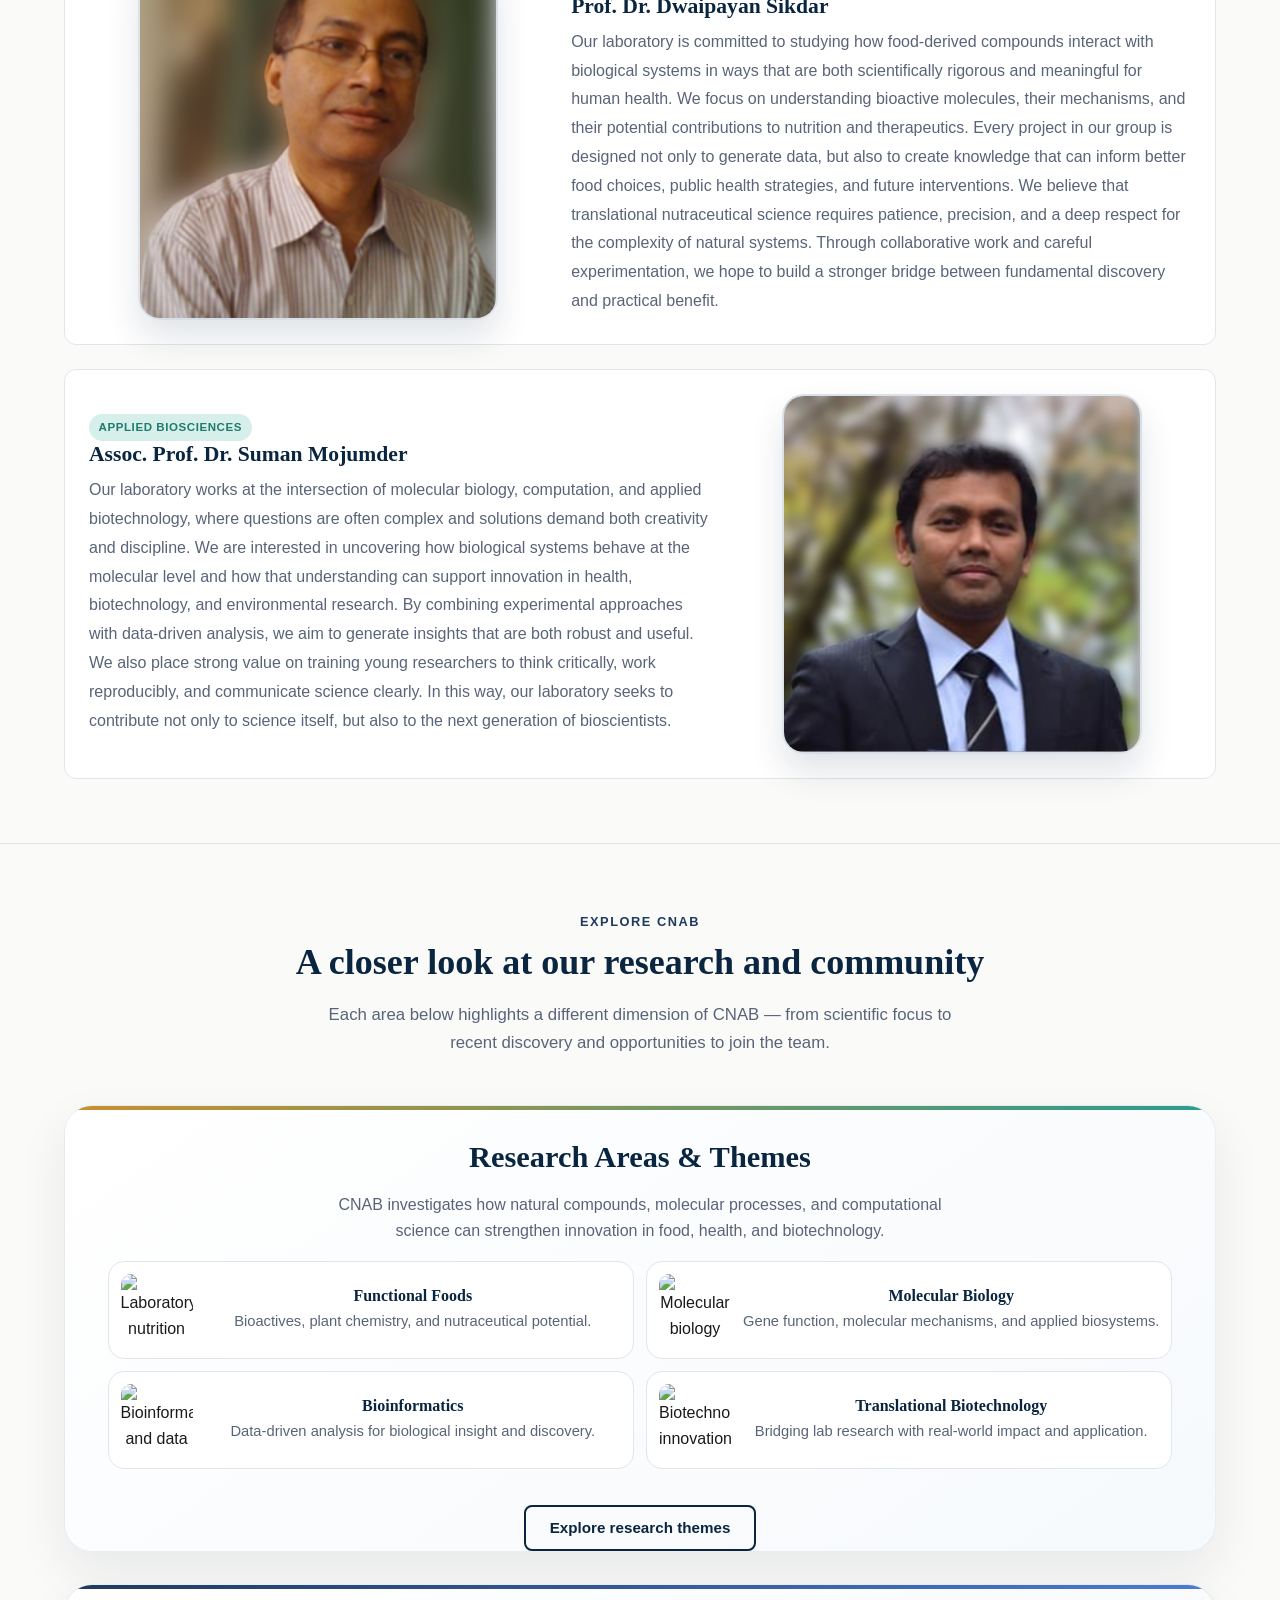
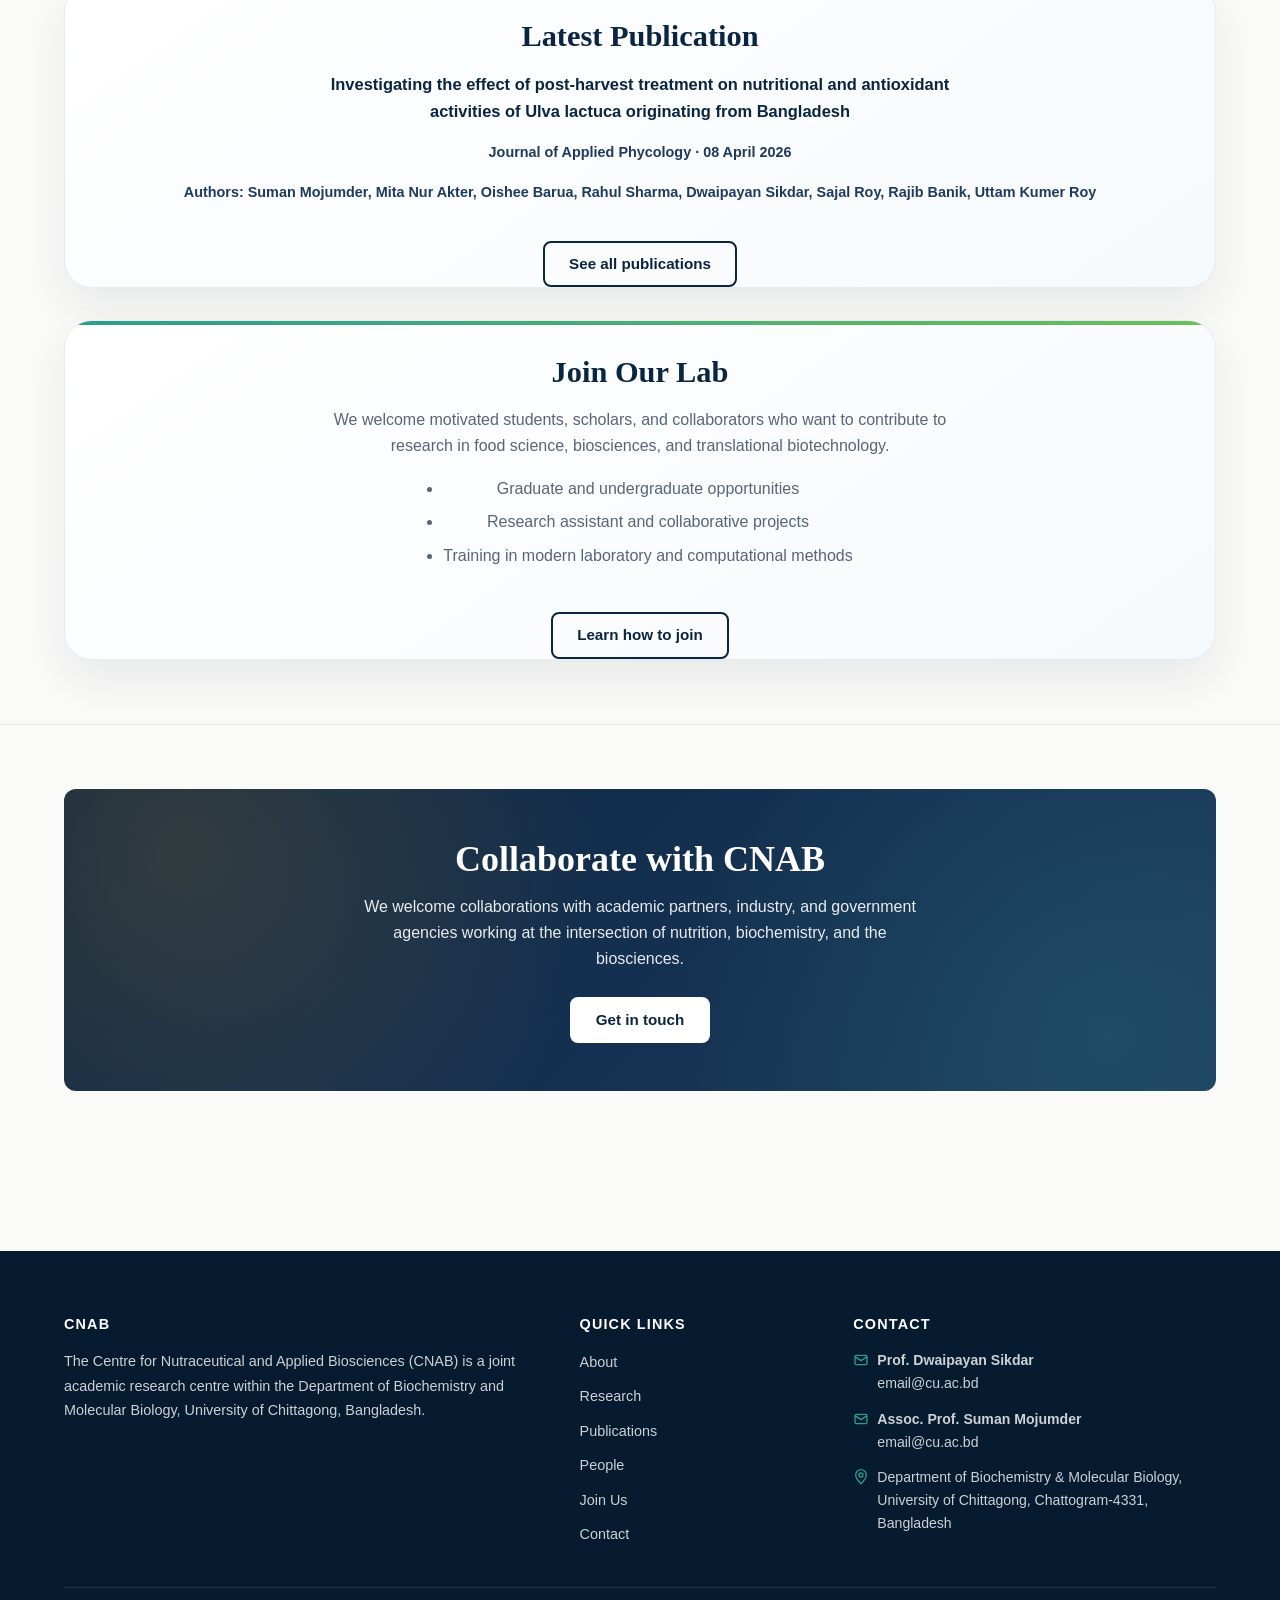
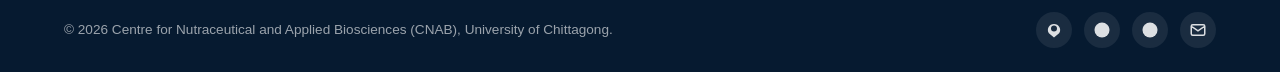
==== commit 914226d6: "Add files via upload" ====
--- a/index.html
+++ b/index.html
@@ -61,7 +61,7 @@
   <main id="main">
 
     <!-- ============ HERO ============ -->
-    <section class="hero" aria-labelledby="hero-title" data-bg-urls="https://img.magnific.com/premium-photo/dna-molecules-science-human-cell-biology-dna-strands-virus-molecular-structure-dna-molecule-helix-spiral-medical-science-background_265223-179394.jpg, https://images.unsplash.com/photo-1576086213369-97a306d36557?q=80&w=2080&auto=format&fit=crop&ixlib=rb-4.1.0&ixid=M3wxMjA3fDB8MHxwaG90by1wYWdlfHx8fGVufDB8fHx8fA%3D%3D, https://images.unsplash.com/photo-1631816285219-c6af3851e360?q=80&w=2076&auto=format&fit=crop&ixlib=rb-4.1.0&ixid=M3wxMjA3fDB8MHxwaG90by1wYWdlfHx8fGVufDB8fHx8fA%3D%3D , https://images.unsplash.com/photo-1747454250258-1ca7fdc21ae3?q=80&w=2070&auto=format&fit=crop&ixlib=rb-4.1.0&ixid=M3wxMjA3fDB8MHxwaG90by1wYWdlfHx8fGVufDB8fHx8fA%3D%3D ,https://img.magnific.com/free-photo/scientist-analyzes-bacterium-with-high-scale-magnification-generated-by-ai_188544-27928.jpg?t=st=1783873572~exp=1783877172~hmac=1850373dd4701625a5b773dc2b15715718b3562d58d96479065324a5aa9c9d1f&w=1060 ">
+    <section class="hero reveal" aria-labelledby="hero-title" data-bg-urls="https://img.magnific.com/premium-photo/dna-molecules-science-human-cell-biology-dna-strands-virus-molecular-structure-dna-molecule-helix-spiral-medical-science-background_265223-179394.jpg, https://images.unsplash.com/photo-1576086213369-97a306d36557?q=80&w=2080&auto=format&fit=crop&ixlib=rb-4.1.0&ixid=M3wxMjA3fDB8MHxwaG90by1wYWdlfHx8fGVufDB8fHx8fA%3D%3D, https://images.unsplash.com/photo-1631816285219-c6af3851e360?q=80&w=2076&auto=format&fit=crop&ixlib=rb-4.1.0&ixid=M3wxMjA3fDB8MHxwaG90by1wYWdlfHx8fGVufDB8fHx8fA%3D%3D , https://images.unsplash.com/photo-1747454250258-1ca7fdc21ae3?q=80&w=2070&auto=format&fit=crop&ixlib=rb-4.1.0&ixid=M3wxMjA3fDB8MHxwaG90by1wYWdlfHx8fGVufDB8fHx8fA%3D%3D ,https://img.magnific.com/free-photo/scientist-analyzes-bacterium-with-high-scale-magnification-generated-by-ai_188544-27928.jpg?t=st=1783873572~exp=1783877172~hmac=1850373dd4701625a5b773dc2b15715718b3562d58d96479065324a5aa9c9d1f&w=1060 ">
       <div class="container hero-inner">
         <span class="eyebrow">Department of Biochemistry &amp; Molecular Biology · University of Chittagong </span>
         <h1 id="hero-title">Centre for Nutraceutical and Applied Biosciences</h1>
@@ -74,7 +74,7 @@
     </section>
 
     <!-- ============ STATS ============ -->
-    <section class="container" aria-label="Centre statistics">
+    <section class="container reveal" aria-label="Centre statistics">
       <!-- PLACEHOLDER: replace with real numbers -->
       <div class="stats-bar reveal">
         <div class="stat"><div class="stat-number">60+</div><div class="stat-label">Publications</div></div>
@@ -85,7 +85,7 @@
     </section>
 
     <!-- ============ LABORATORIES ============ -->
-    <section class="section" aria-labelledby="labs-title">
+    <section class="section reveal" aria-labelledby="labs-title">
       <div class="container">
         <div class="section-title">
           <span class="eyebrow">Our Laboratories</span>
@@ -109,7 +109,7 @@
     </section>
 
    <!-- ============ LEADERSHIP ============ -->
-<section class="section" aria-labelledby="leadership-title">
+<section class="section reveal" aria-labelledby="leadership-title">
   <div class="container">
     <div class="section-title">
       <span class="eyebrow">Leadership</span>
@@ -184,7 +184,7 @@
 </section>
 
     <!-- ============ SITE OVERVIEW ============ -->
-    <section class="section" aria-labelledby="overview-title">
+    <section class="section reveal" aria-labelledby="overview-title">
       <div class="container">
         <div class="section-title">
           <span class="eyebrow">Explore CNAB</span>
@@ -235,9 +235,9 @@
           <article class="overview-card overview-card-publication reveal">
             <div class="overview-card-body">
               <h3>Latest Publication</h3>
-              <p class="overview-highlight">Emerging roles of bioactive compounds in health and disease</p>
-              <p>Recent CNAB work highlights how plant-derived compounds and molecular insight can inform nutrition, therapeutics, and public health.</p>
-              <div class="overview-meta">Featured paper · 2026 · CNAB research team</div>
+              <p class="overview-highlight">Investigating the effect of post-harvest treatment on nutritional and antioxidant activities of Ulva lactuca originating from Bangladesh</p>
+              <div class="overview-meta">Journal of Applied Phycology · 08 April 2026</div>
+              <div class="overview-meta">Authors: Suman Mojumder, Mita Nur Akter, Oishee Barua, Rahul Sharma, Dwaipayan Sikdar, Sajal Roy, Rajib Banik, Uttam Kumer Roy</div>
             </div>
             <div class="card-footer"><a class="btn btn-outline" href="./publications.html">See all publications</a></div>
           </article>
@@ -259,7 +259,7 @@
     </section>
 
     <!-- ============ CTA ============ -->
-    <section class="section" aria-labelledby="cta-title">
+    <section class="section reveal" aria-labelledby="cta-title">
       <div class="container">
         <div class="cta-banner reveal">
           <h2 id="cta-title">Collaborate with CNAB</h2>
--- a/css/style.css
+++ b/css/style.css
@@ -1025,6 +1025,26 @@
   font-family: var(--font-mono);
   font-size: 0.8rem;
   color: var(--primary-light);
+}
+.pub-link {
+  display: inline-flex;
+  align-items: center;
+  gap: 0.4rem;
+  font-family: var(--font-mono);
+  font-size: 0.85rem;
+  color: var(--primary);
+  background: var(--primary-soft);
+  border: 1px solid transparent;
+  border-radius: var(--radius-sm);
+  padding: 0.5rem 0.85rem;
+  text-decoration: none;
+  transition: all .2s var(--ease);
+}
+.pub-link:hover,
+.pub-link:focus {
+  background: var(--primary);
+  color: #fff;
+  border-color: var(--primary-dark);
 }
 .empty-state {
   text-align: center;
@@ -1233,11 +1253,23 @@
     width: 44px;
     height: 44px;
     border-radius: 50%;
-    border: 2.6px solid rgba(6,26,48,0.98);
-    background: radial-gradient(circle at 30% 30%, rgba(255,255,255,0.08), rgba(255,255,255,0.02));
-    box-shadow: 0 12px 28px rgba(10,37,64,0.18), 0 2px 0 rgba(255,255,255,0.2) inset;
-    transition: transform .18s var(--ease), background .18s var(--ease), border-color .18s var(--ease), box-shadow .18s var(--ease);
-    animation: cursor-rotate 6s linear infinite;
+    /* neutral high-contrast segments (white + near-black) so rotation is visible on any background */
+    background: conic-gradient(from 0deg, rgba(255,255,255,0.95) 0deg 140deg, rgba(0,0,0,0.86) 140deg 320deg, rgba(255,255,255,0.95) 320deg 360deg);
+    border: 2px solid rgba(255,255,255,0.95);
+    box-shadow: 0 16px 32px rgba(0,0,0,0.35), 0 2px 0 rgba(255,255,255,0.06) inset;
+    transition: transform .12s var(--ease), background .18s var(--ease), border-color .18s var(--ease), box-shadow .18s var(--ease);
+    animation: cursor-rotate 3.6s linear infinite;
+    mix-blend-mode: normal;
+  }
+
+  .custom-cursor .ring::before {
+    /* small inner highlight to add contrast on dark areas */
+    content: '';
+    position: absolute;
+    inset: 6px;
+    border-radius: 50%;
+    background: radial-gradient(circle at 30% 30%, rgba(255,255,255,0.14), transparent 38%);
+    pointer-events: none;
   }
 
   .custom-cursor .dot {
@@ -1245,14 +1277,28 @@
     width: 12px;
     height: 12px;
     border-radius: 50%;
-    background: linear-gradient(135deg, var(--lab2-accent), var(--lab1-accent));
-    box-shadow: 0 6px 18px rgba(42,157,143,0.28), 0 1px 0 rgba(255,255,255,0.25) inset;
+    /* bright neutral accent that's legible on light/dark: vivid yellow */
+    background: linear-gradient(135deg, #FFD166, #FDAE3B);
+    box-shadow: 0 8px 20px rgba(0,0,0,0.35), 0 1px 0 rgba(255,255,255,0.12) inset;
     transition: transform .12s var(--ease), background .12s var(--ease), box-shadow .12s var(--ease);
+    border: 2px solid rgba(0,0,0,0.85);
+    filter: drop-shadow(0 6px 10px rgba(0,0,0,0.32));
   }
 
   /* when over interactive elements, make the ring shrink and accent the dot */
-  .custom-cursor.interact .ring { transform: scale(0.6); border-color: var(--lab1-accent-dark); background: rgba(200,200,200,0.04); }
-  .custom-cursor.interact .dot { transform: scale(0.8); background: var(--lab1-accent); box-shadow: 0 4px 14px rgba(200,140,46,0.28); }
+  .custom-cursor.interact .ring {
+    transform: scale(0.58);
+    border-color: rgba(0,0,0,0.9);
+    /* invert the ring contrast slightly when interacting to remain visible */
+    background: conic-gradient(from 0deg, rgba(0,0,0,0.9) 0deg 140deg, rgba(255,255,255,0.95) 140deg 320deg, rgba(0,0,0,0.9) 320deg 360deg);
+    box-shadow: 0 10px 22px rgba(0,0,0,0.36), 0 1px 0 rgba(255,255,255,0.04) inset;
+  }
+  .custom-cursor.interact .dot {
+    transform: scale(1.05);
+    background: linear-gradient(135deg, #FFF7CC, #FFD166);
+    box-shadow: 0 6px 18px rgba(0,0,0,0.36);
+    border-color: rgba(0,0,0,0.9);
+  }
 
   .custom-cursor.hidden { opacity: 0; }
   .custom-cursor.shrink { transform: translate(-50%, -50%) scale(0.6); }
--- a/css/responsive.css
+++ b/css/responsive.css
@@ -12,6 +12,29 @@
   .focus-list { grid-template-columns: repeat(2, 1fr); }
   .members-list { grid-template-columns: repeat(2, 1fr); }
   .overview-showcase { grid-template-columns: 1fr; }
+}
+
+/* Mobile nav close button (visible inside the open menu) */
+@media (max-width: 959px) {
+  .primary-nav .nav-close {
+    position: absolute;
+    top: 12px;
+    right: 12px;
+    width: 44px;
+    height: 44px;
+    display: flex;
+    align-items: center;
+    justify-content: center;
+    background: rgba(255,255,255,0.02);
+    border: 0;
+    font-size: 30px;
+    line-height: 1;
+    color: var(--text);
+    z-index: 160;
+    cursor: pointer;
+    border-radius: 8px;
+  }
+  .primary-nav .nav-close:focus-visible { outline: 2px solid var(--primary); outline-offset: 2px; }
 }
 
 /* Desktop (≥ 960px) */
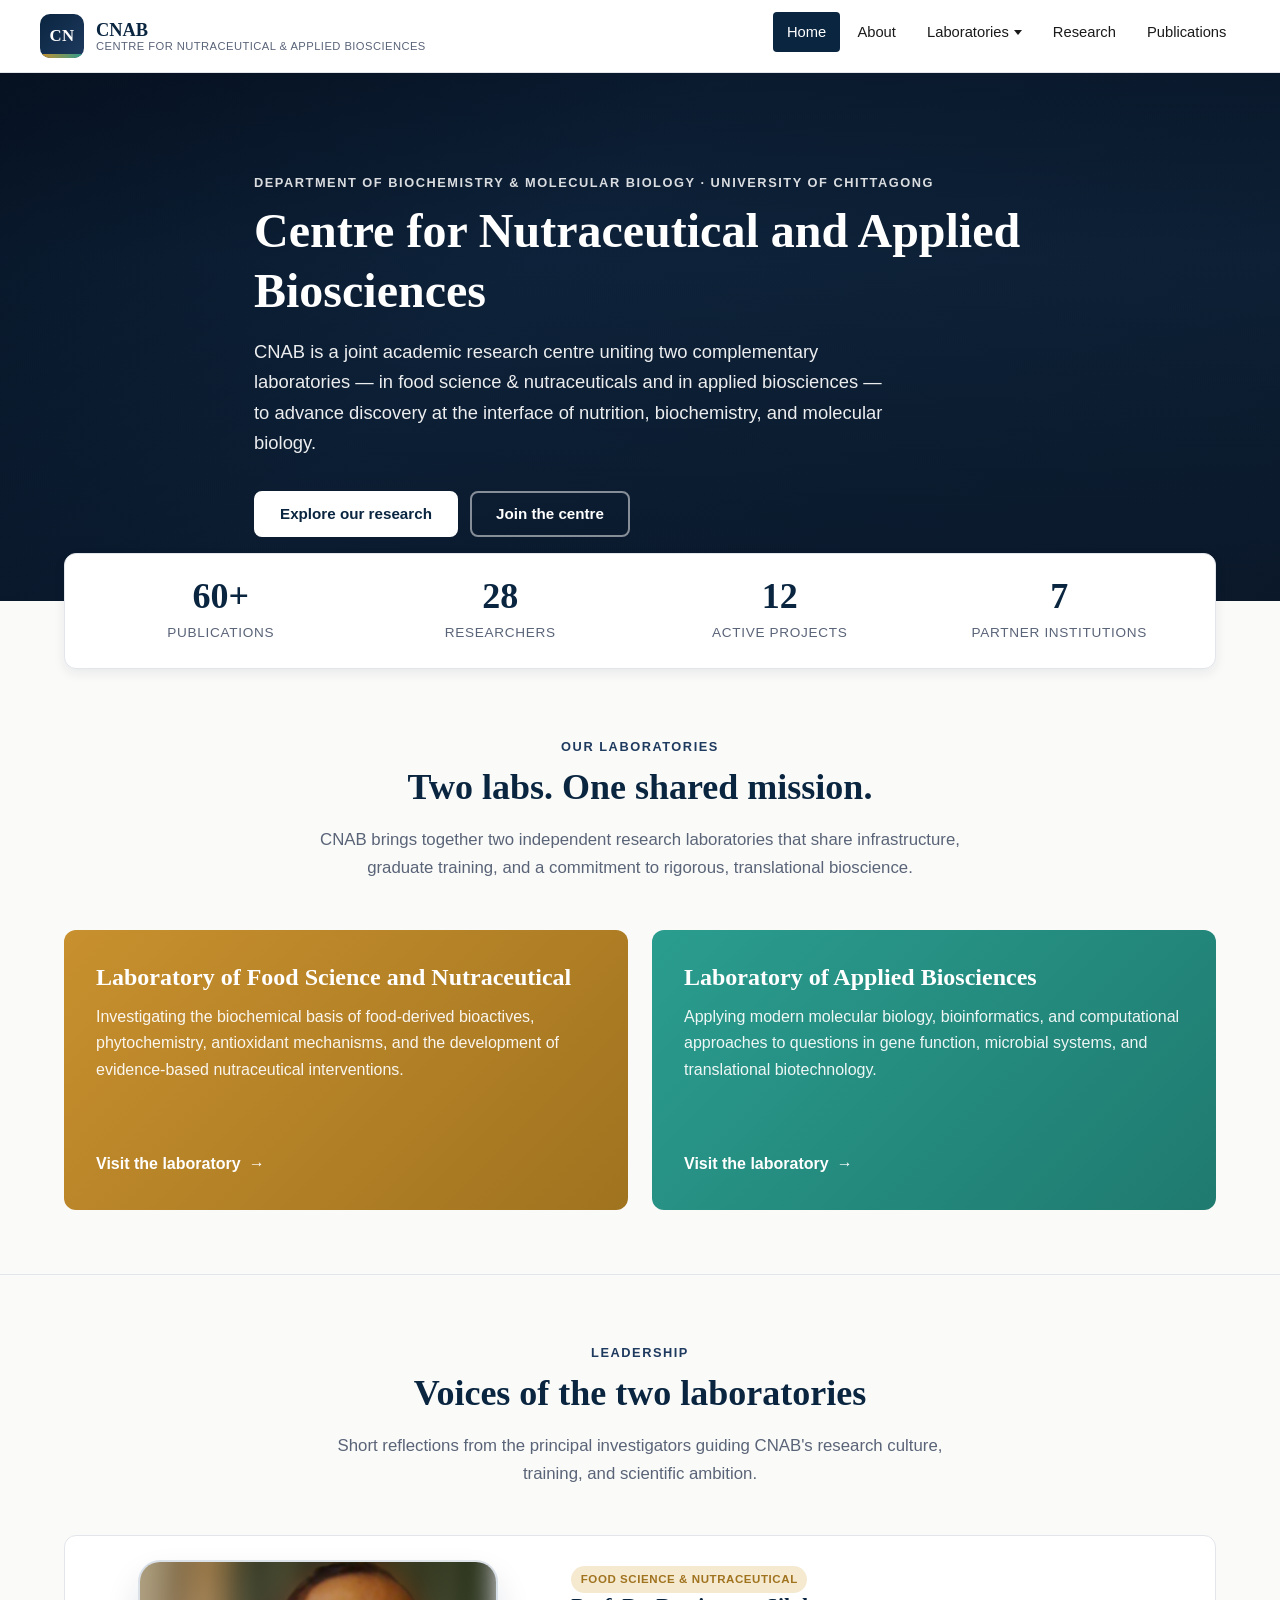
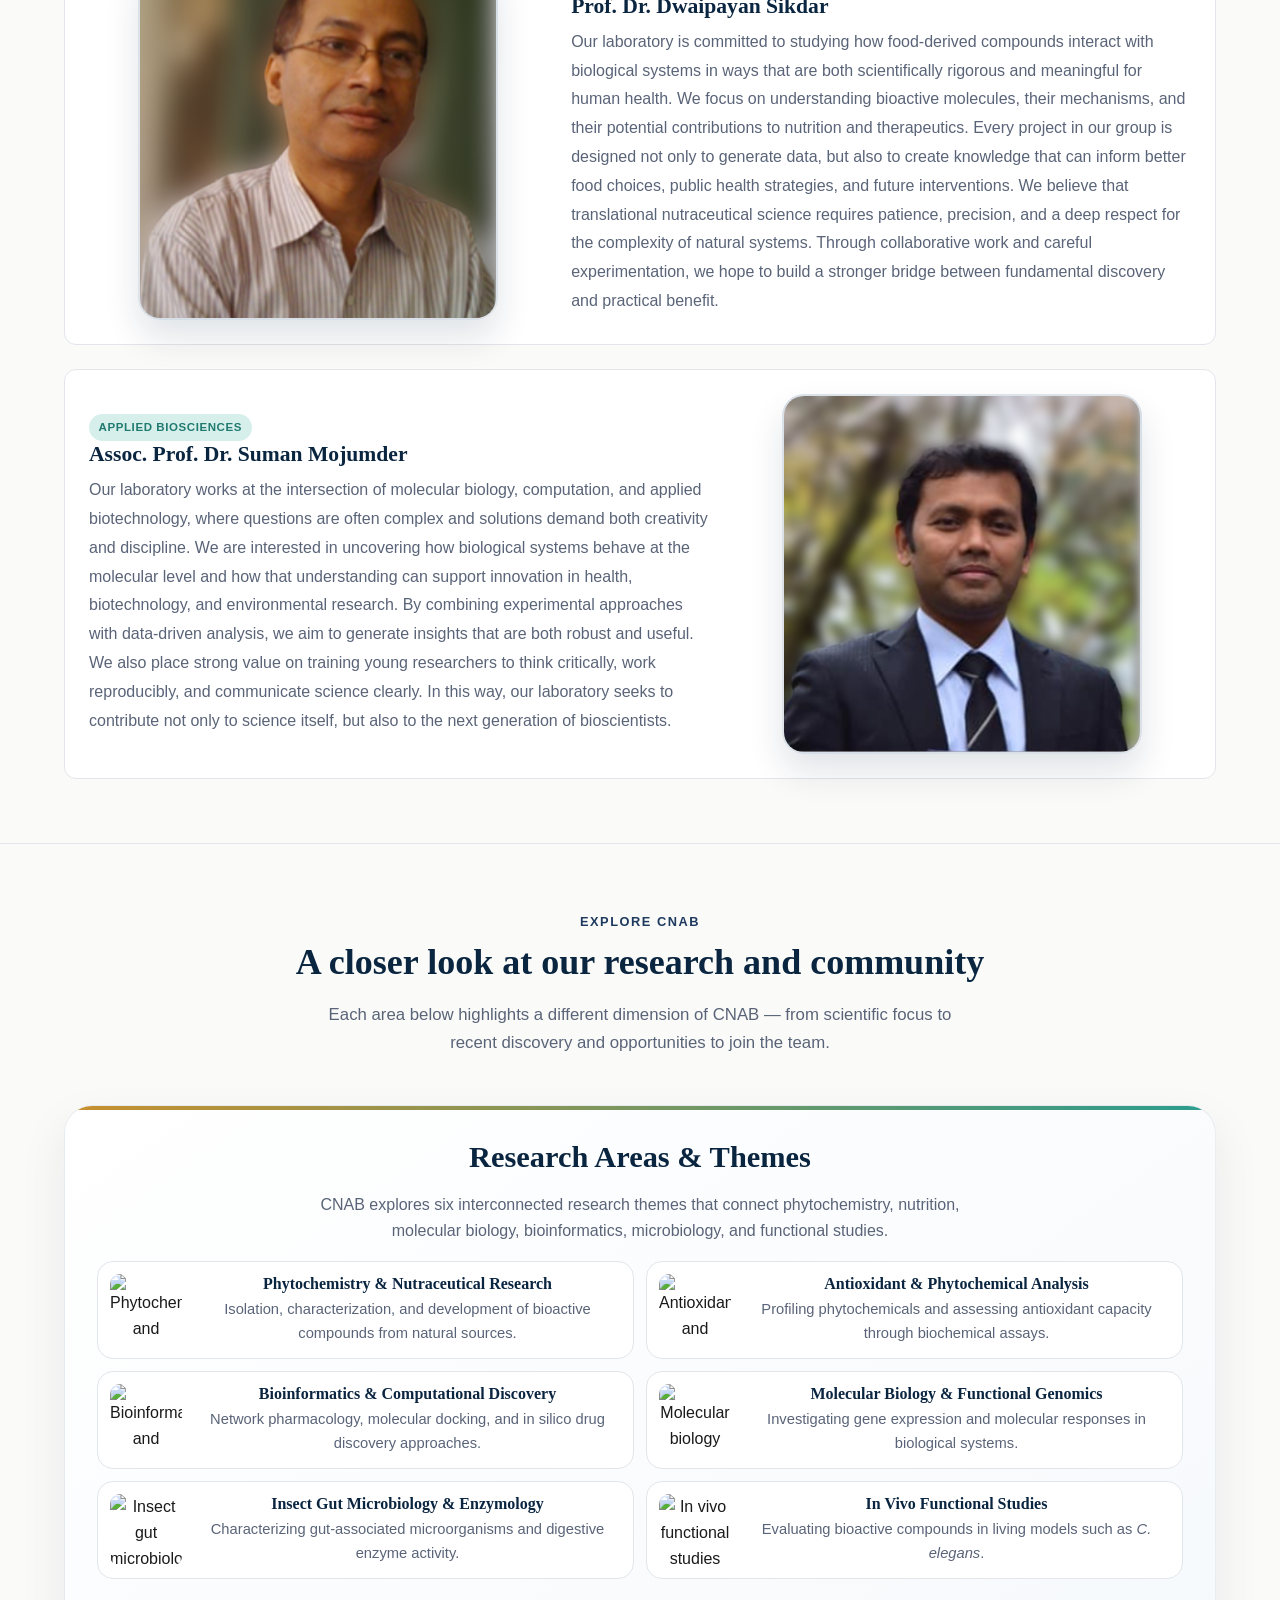
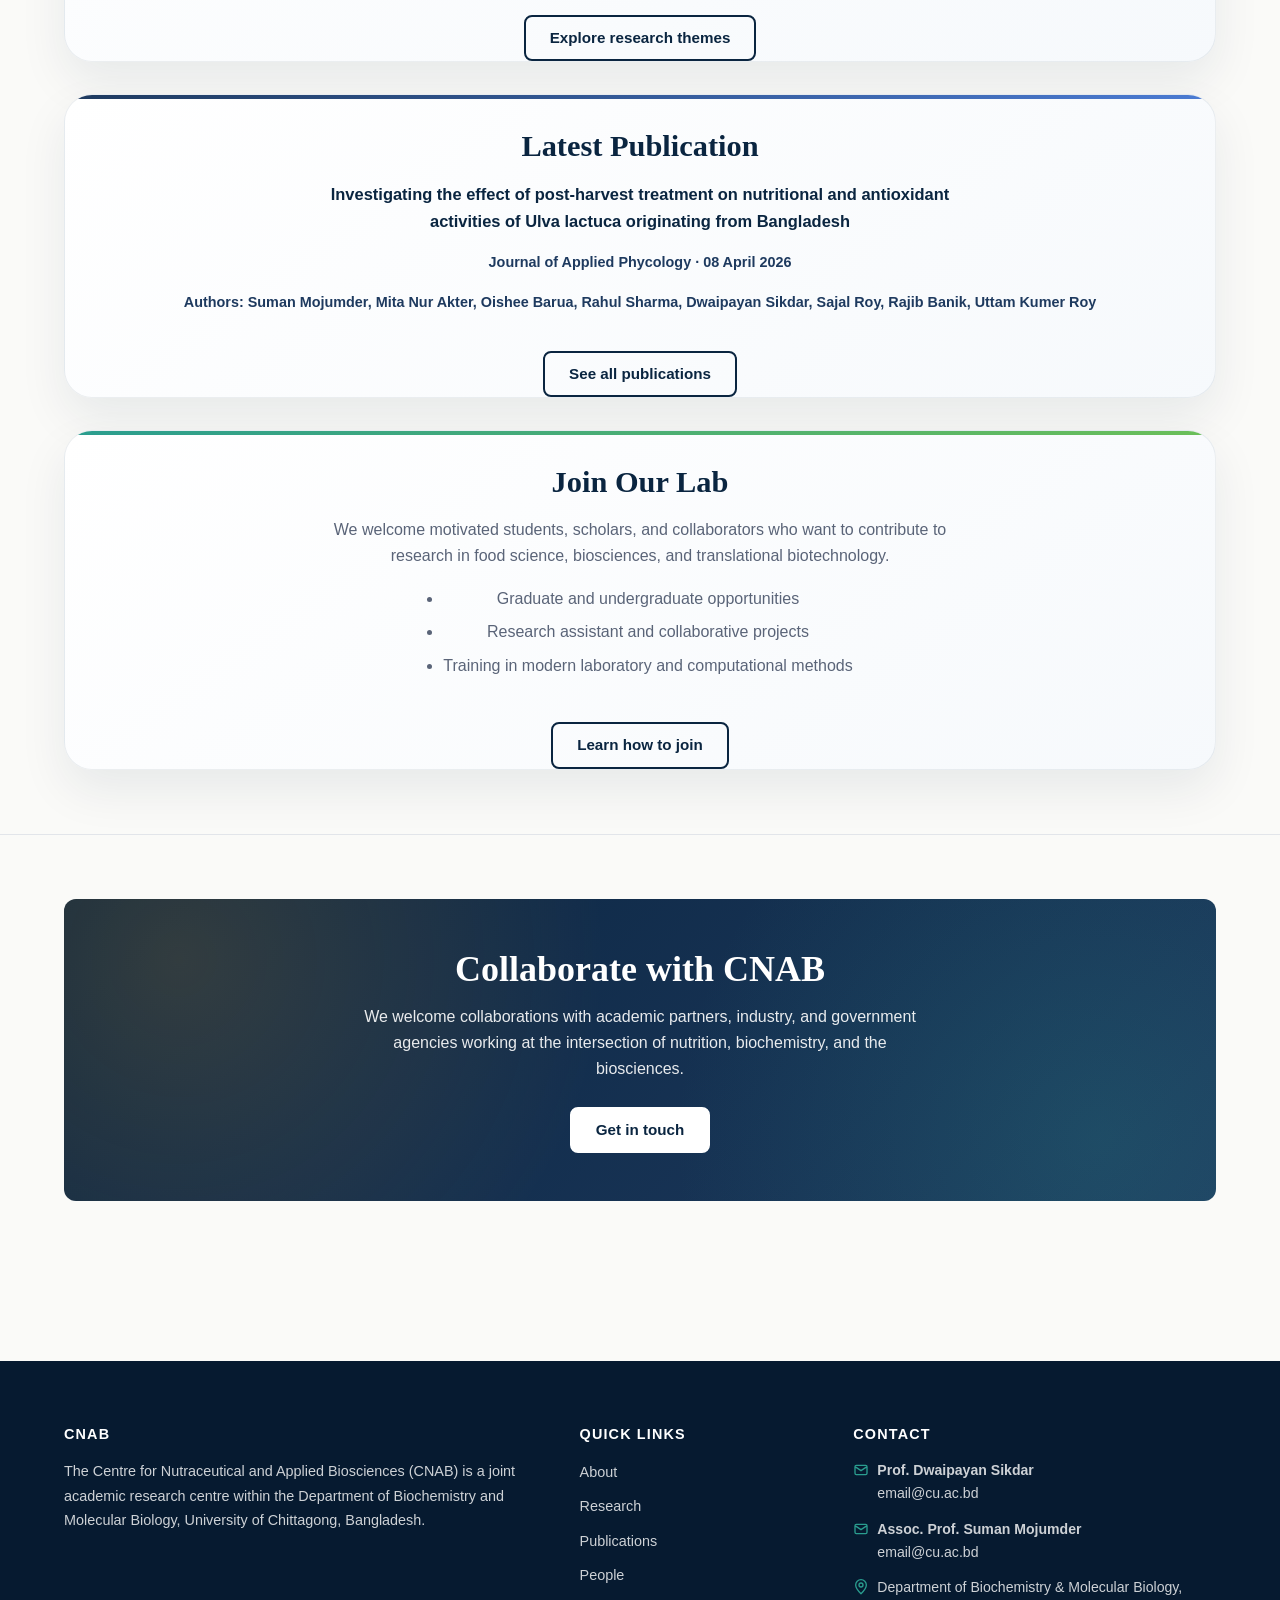
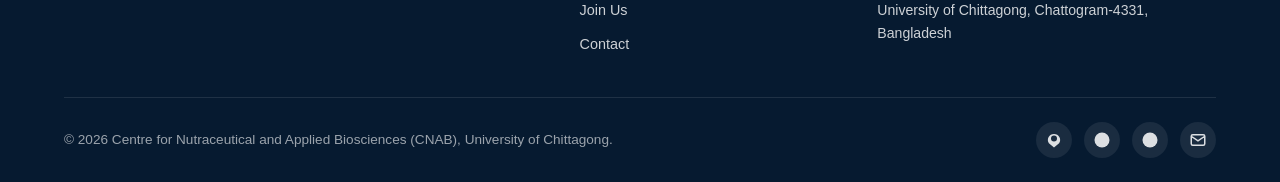
==== commit 2ad12a19: "Add files via upload" ====
--- a/index.html
+++ b/index.html
@@ -196,35 +196,49 @@
           <article class="overview-card overview-card-research reveal">
             <div class="overview-card-body">
               <h3>Research Areas &amp; Themes</h3>
-              <p>CNAB investigates how natural compounds, molecular processes, and computational science can strengthen innovation in food, health, and biotechnology.</p>
+              <p>CNAB explores six interconnected research themes that connect phytochemistry, nutrition, molecular biology, bioinformatics, microbiology, and functional studies.</p>
 
               <div class="overview-theme-grid">
                 <div class="overview-theme-card">
-                  <img src="https://img.magnific.com/premium-photo/biology-laboratory-nature-science-plants-with-biochemistry-structure-chemical-formula-green-background_1033579-172153.jpg?w=1060" alt="Laboratory nutrition and food science theme" />
-                  <div>
-                    <h4>Functional Foods</h4>
-                    <p>Bioactives, plant chemistry, and nutraceutical potential.</p>
-                  </div>
-                </div>
-                <div class="overview-theme-card">
-                  <img src="https://images.unsplash.com/photo-1576086213369-97a306d36557?auto=format&fit=crop&w=800&q=80" alt="Molecular biology and biotechnology theme" />
-                  <div>
-                    <h4>Molecular Biology</h4>
-                    <p>Gene function, molecular mechanisms, and applied biosystems.</p>
-                  </div>
-                </div>
-                <div class="overview-theme-card">
-                  <img src="https://img.magnific.com/free-photo/ai-dna-gene-editing-technology-biotech-genetic-engineering_53876-143120.jpg?t=st=1783875547~exp=1783879147~hmac=2b0c31e6eddbb53845acd81fe6bf3d6c83292e5fe1fb3116baf1dd58cfade4ed&w=1060" alt="Bioinformatics and data science theme" />
-                  <div>
-                    <h4>Bioinformatics</h4>
-                    <p>Data-driven analysis for biological insight and discovery.</p>
-                  </div>
-                </div>
-                <div class="overview-theme-card">
-                  <img src="https://images.unsplash.com/photo-1531746790731-6c087fecd65a?auto=format&fit=crop&w=900&q=80" alt="Biotechnology innovation theme" />
-                  <div>
-                    <h4>Translational Biotechnology</h4>
-                    <p>Bridging lab research with real-world impact and application.</p>
+                  <img src="https://img.magnific.com/premium-photo/biology-laboratory-nature-science-plants-with-biochemistry-structure-chemical-formula-green-background_1033579-172153.jpg?w=1060" alt="Phytochemistry and nutraceutical research theme" />
+                  <div>
+                    <h4>Phytochemistry &amp; Nutraceutical Research</h4>
+                    <p>Isolation, characterization, and development of bioactive compounds from natural sources.</p>
+                  </div>
+                </div>
+                <div class="overview-theme-card">
+                  <img src="https://t3.ftcdn.net/jpg/17/75/04/78/360_F_1775047812_cZyBigJxqrFaPR1QmomP5ysIJN8I2VVL.jpg" alt="Antioxidant and phytochemical analysis theme" />
+                  <div>
+                    <h4>Antioxidant &amp; Phytochemical Analysis</h4>
+                    <p>Profiling phytochemicals and assessing antioxidant capacity through biochemical assays.</p>
+                  </div>
+                </div>
+                <div class="overview-theme-card">
+                  <img src="https://media.licdn.com/dms/image/v2/D4D12AQEnEdpFwelC1w/article-cover_image-shrink_720_1280/article-cover_image-shrink_720_1280/0/1707317476718?e=1785974400&v=beta&t=_ZVMUrbzMl1a4PkJfAhyPQFqNEyTBEmRhNqV2WFF9HU" alt="Bioinformatics and computational drug discovery theme" />
+                  <div>
+                    <h4>Bioinformatics &amp; Computational Discovery</h4>
+                    <p>Network pharmacology, molecular docking, and in silico drug discovery approaches.</p>
+                  </div>
+                </div>
+                <div class="overview-theme-card">
+                  <img src="https://images.unsplash.com/photo-1532187863486-abf9dbad1b69?auto=format&fit=crop&w=900&q=80" alt="Molecular biology and functional genomics theme" />
+                  <div>
+                    <h4>Molecular Biology &amp; Functional Genomics</h4>
+                    <p>Investigating gene expression and molecular responses in biological systems.</p>
+                  </div>
+                </div>
+                <div class="overview-theme-card">
+                  <img src="https://img.magnific.com/free-photo/micro-organism-magnified-reveal-molecular-structure-generated-by-ai_188544-9722.jpg?t=st=1783878826~exp=1783882426~hmac=a913ca3a9643c6abb6becf8bc14a91e97f3d1810955301bcd6752aa912fa401b&w=1060" alt="Insect gut microbiology and enzymology theme" />
+                  <div>
+                    <h4>Insect Gut Microbiology &amp; Enzymology</h4>
+                    <p>Characterizing gut-associated microorganisms and digestive enzyme activity.</p>
+                  </div>
+                </div>
+                <div class="overview-theme-card">
+                  <img src="https://onishlab.colostate.edu/wp-content/uploads/2021/08/Elegans_research-1-1024x1020.png" alt="In vivo functional studies theme" />
+                  <div>
+                    <h4>In Vivo Functional Studies</h4>
+                    <p>Evaluating bioactive compounds in living models such as <em>C. elegans</em>.</p>
                   </div>
                 </div>
               </div>
--- a/css/style.css
+++ b/css/style.css
@@ -709,25 +709,6 @@
   max-width: 820px;
   z-index: 2;
 }
-  content: '';
-  position: absolute;
-  inset: 0;
-  background-image:
-    radial-gradient(circle at 22% 24%, rgba(255,255,255,0.18) 0%, transparent 34%),
-    radial-gradient(circle at 82% 68%, rgba(255,255,255,0.12) 0%, transparent 30%),
-    linear-gradient(135deg, rgba(255,255,255,0.04) 0%, transparent 30%, transparent 70%, rgba(255,255,255,0.06) 100%);
-  pointer-events: none;
-}
-.hero::after {
-  content: '';
-  position: absolute;
-  inset: 0;
-  background-image: repeating-linear-gradient(90deg, rgba(255,255,255,0.04) 0 1px, transparent 1px 60px), repeating-linear-gradient(0deg, rgba(255,255,255,0.03) 0 1px, transparent 1px 60px);
-  opacity: 0.4;
-  z-index: 1;
-  pointer-events: none;
-}
-.hero-inner { position: relative; max-width: 820px; z-index: 2; }
 .hero .eyebrow { color: rgba(255,255,255,0.85); }
 .hero h1 { color: var(--white); margin-bottom: var(--space-4); }
 .hero p.lead {
@@ -1060,6 +1041,11 @@
   grid-template-columns: repeat(1, 1fr);
   gap: var(--space-5);
 }
+.alumni-grid {
+  display: grid;
+  grid-template-columns: 1fr;
+  gap: var(--space-5);
+}
 .person-card {
   background: var(--white);
   border: 1px solid var(--border);
@@ -1077,6 +1063,71 @@
 }
 .person-card h4 { margin-bottom: var(--space-1); }
 .person-role { color: var(--text-muted); font-size: 0.9rem; margin-bottom: var(--space-3); }
+.alumni-intro {
+  margin-bottom: var(--space-5);
+  padding: var(--space-5);
+  border: 1px solid var(--border);
+  border-radius: var(--radius-lg);
+  background: linear-gradient(135deg, rgba(17, 82, 116, 0.06), rgba(122, 72, 20, 0.08));
+  box-shadow: var(--shadow-sm);
+}
+.alumni-intro p {
+  margin: 0;
+  line-height: 1.75;
+  color: var(--text-muted);
+}
+.alumni-card {
+  position: relative;
+  overflow: hidden;
+  text-align: left;
+}
+.alumni-layout {
+  display: grid;
+  grid-template-columns: minmax(220px, 280px) 1fr;
+  gap: var(--space-5);
+  align-items: start;
+}
+.alumni-media {
+  display: flex;
+  flex-direction: column;
+  align-items: flex-start;
+}
+.alumni-content {
+  display: flex;
+  flex-direction: column;
+  gap: var(--space-3);
+  justify-content: center;
+}
+.alumni-content p {
+  margin: 0;
+  font-size: 1rem;
+  line-height: 1.8;
+  color: var(--text-muted);
+}
+.alumni-card::before {
+  content: '';
+  position: absolute;
+  inset: 0;
+  background: linear-gradient(135deg, rgba(17, 82, 116, 0.04), rgba(122, 72, 20, 0.06));
+  opacity: 0;
+  transition: opacity .3s var(--ease);
+  pointer-events: none;
+}
+.alumni-card:hover::before { opacity: 1; }
+.alumni-card .person-photo {
+  transition: transform .3s var(--ease), box-shadow .3s var(--ease);
+  box-shadow: 0 10px 24px rgba(17, 82, 116, 0.12);
+}
+.alumni-card:hover .person-photo {
+  transform: scale(1.04);
+  box-shadow: 0 14px 28px rgba(17, 82, 116, 0.18);
+}
+.alumni-card .person-bio {
+  margin: 0 0 var(--space-3);
+  font-size: 0.95rem;
+  line-height: 1.7;
+  color: var(--text-muted);
+}
 
 /* ---------- Facilities ---------- */
 .facility-card {
